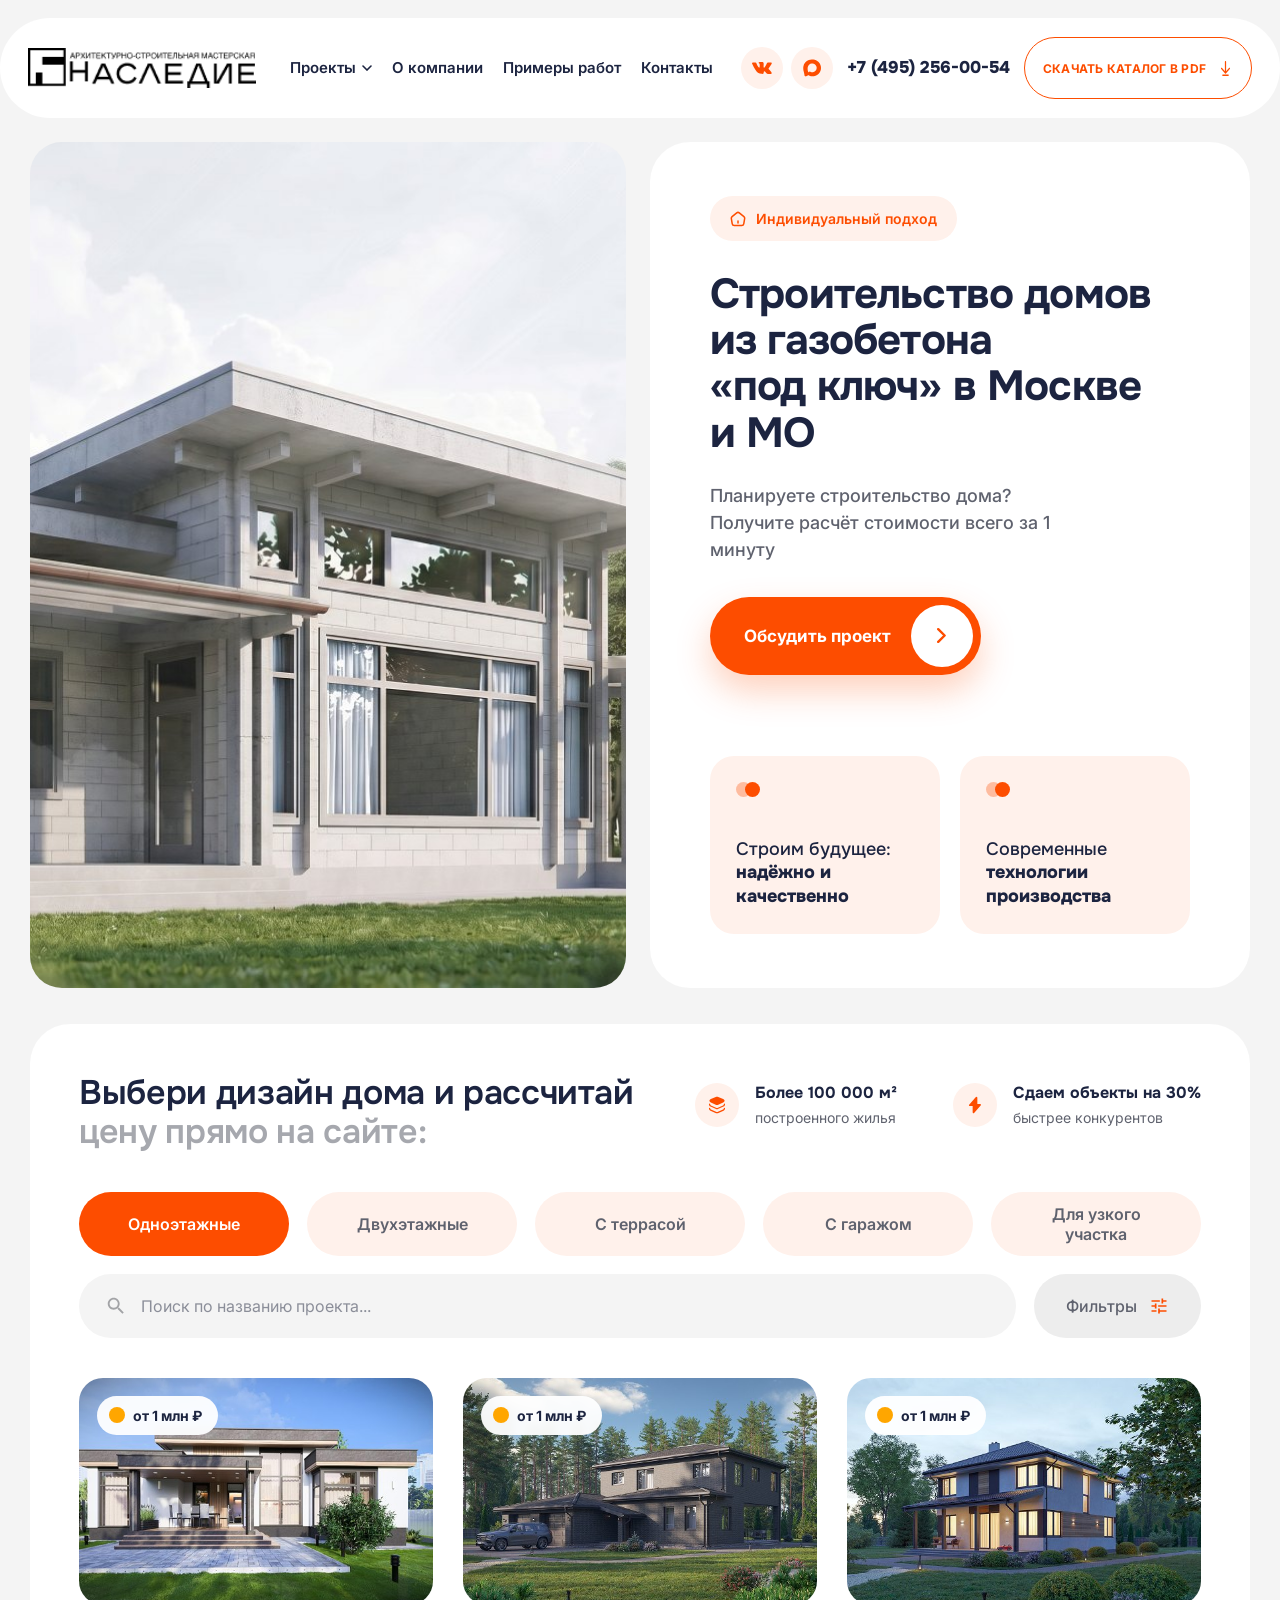
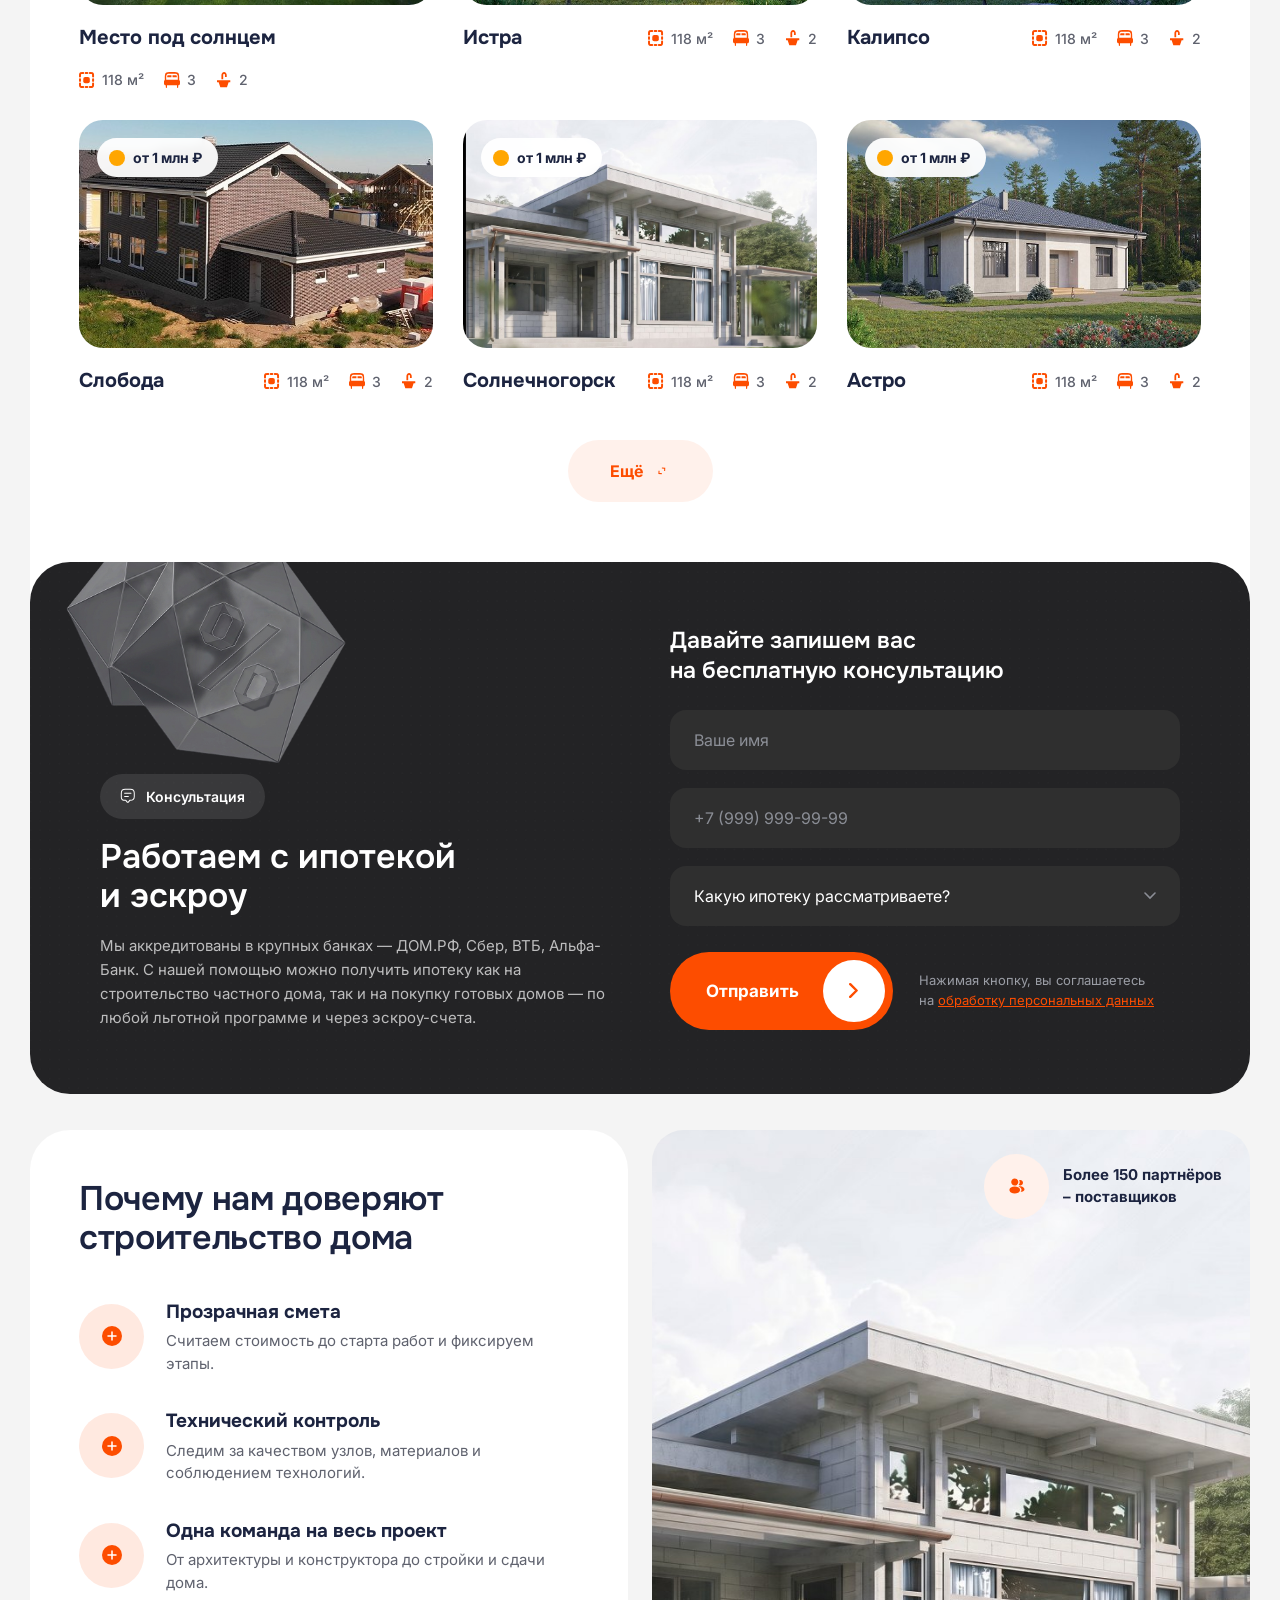
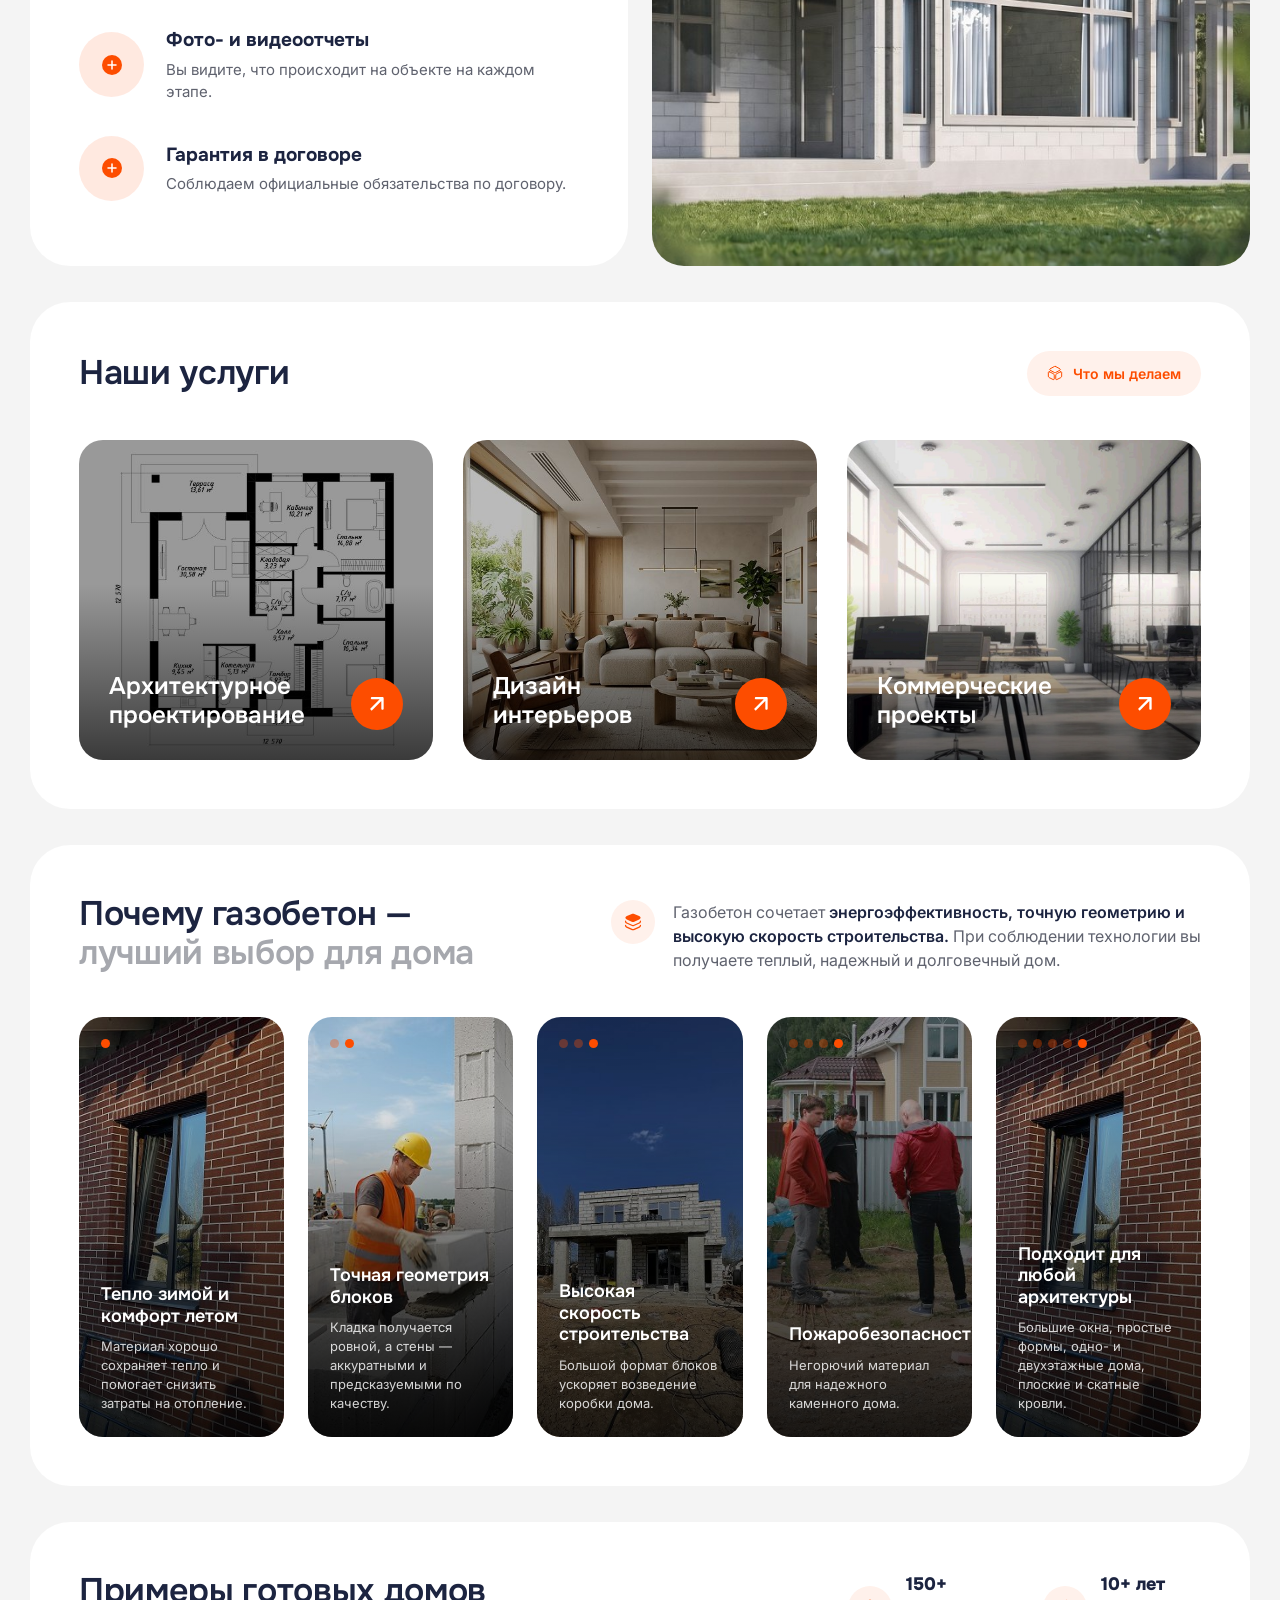
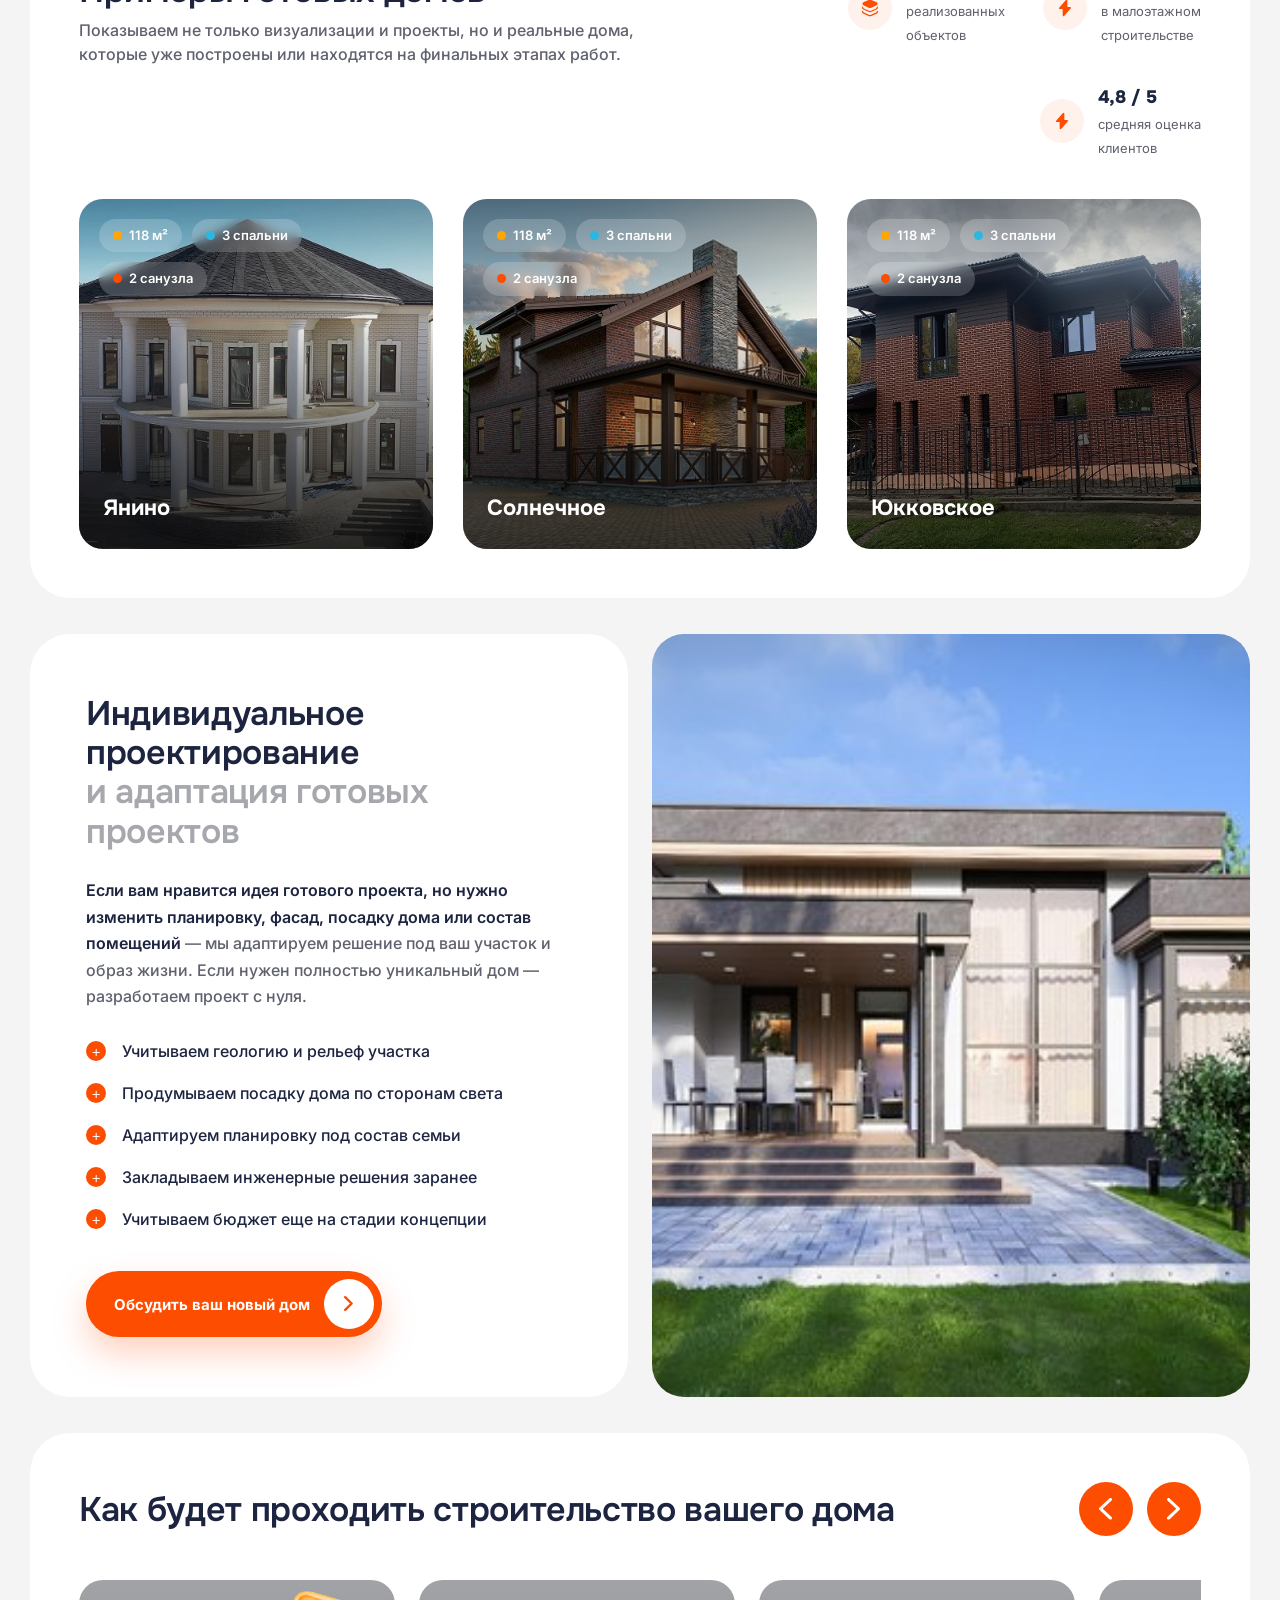
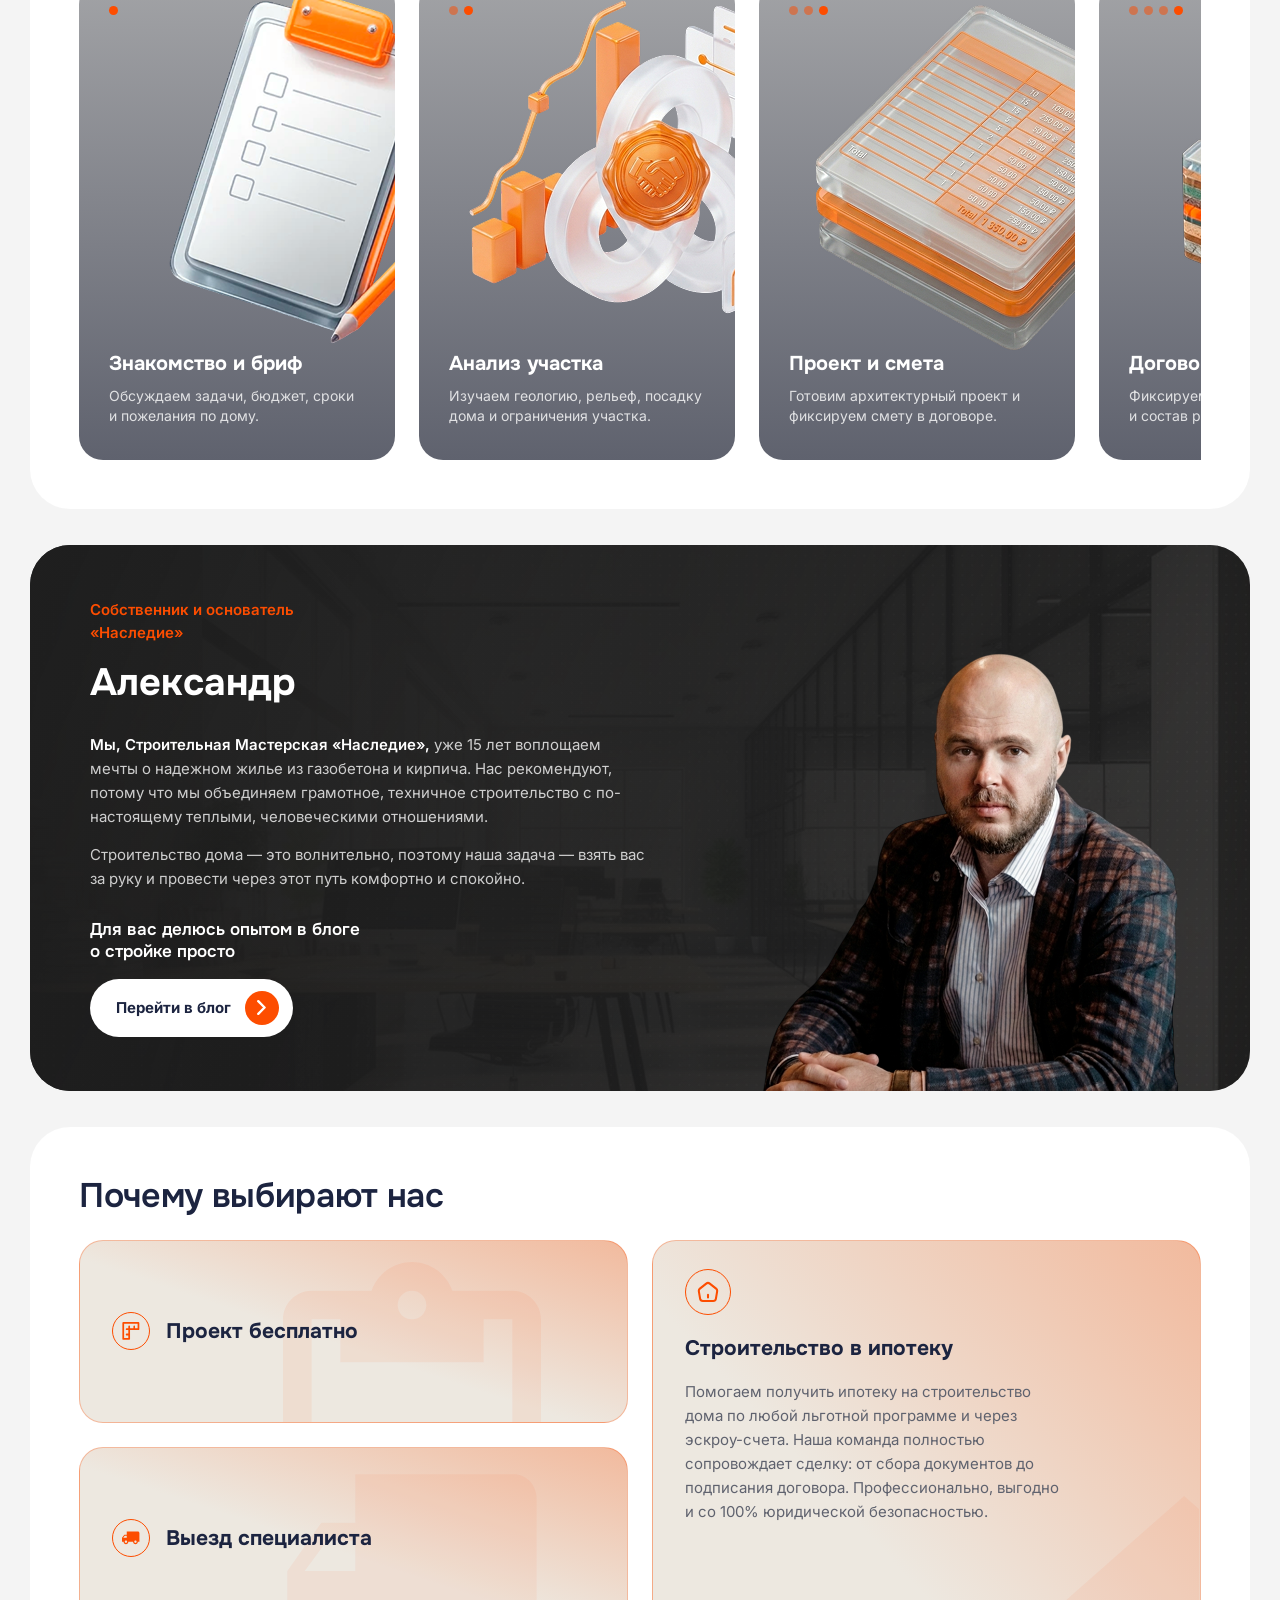
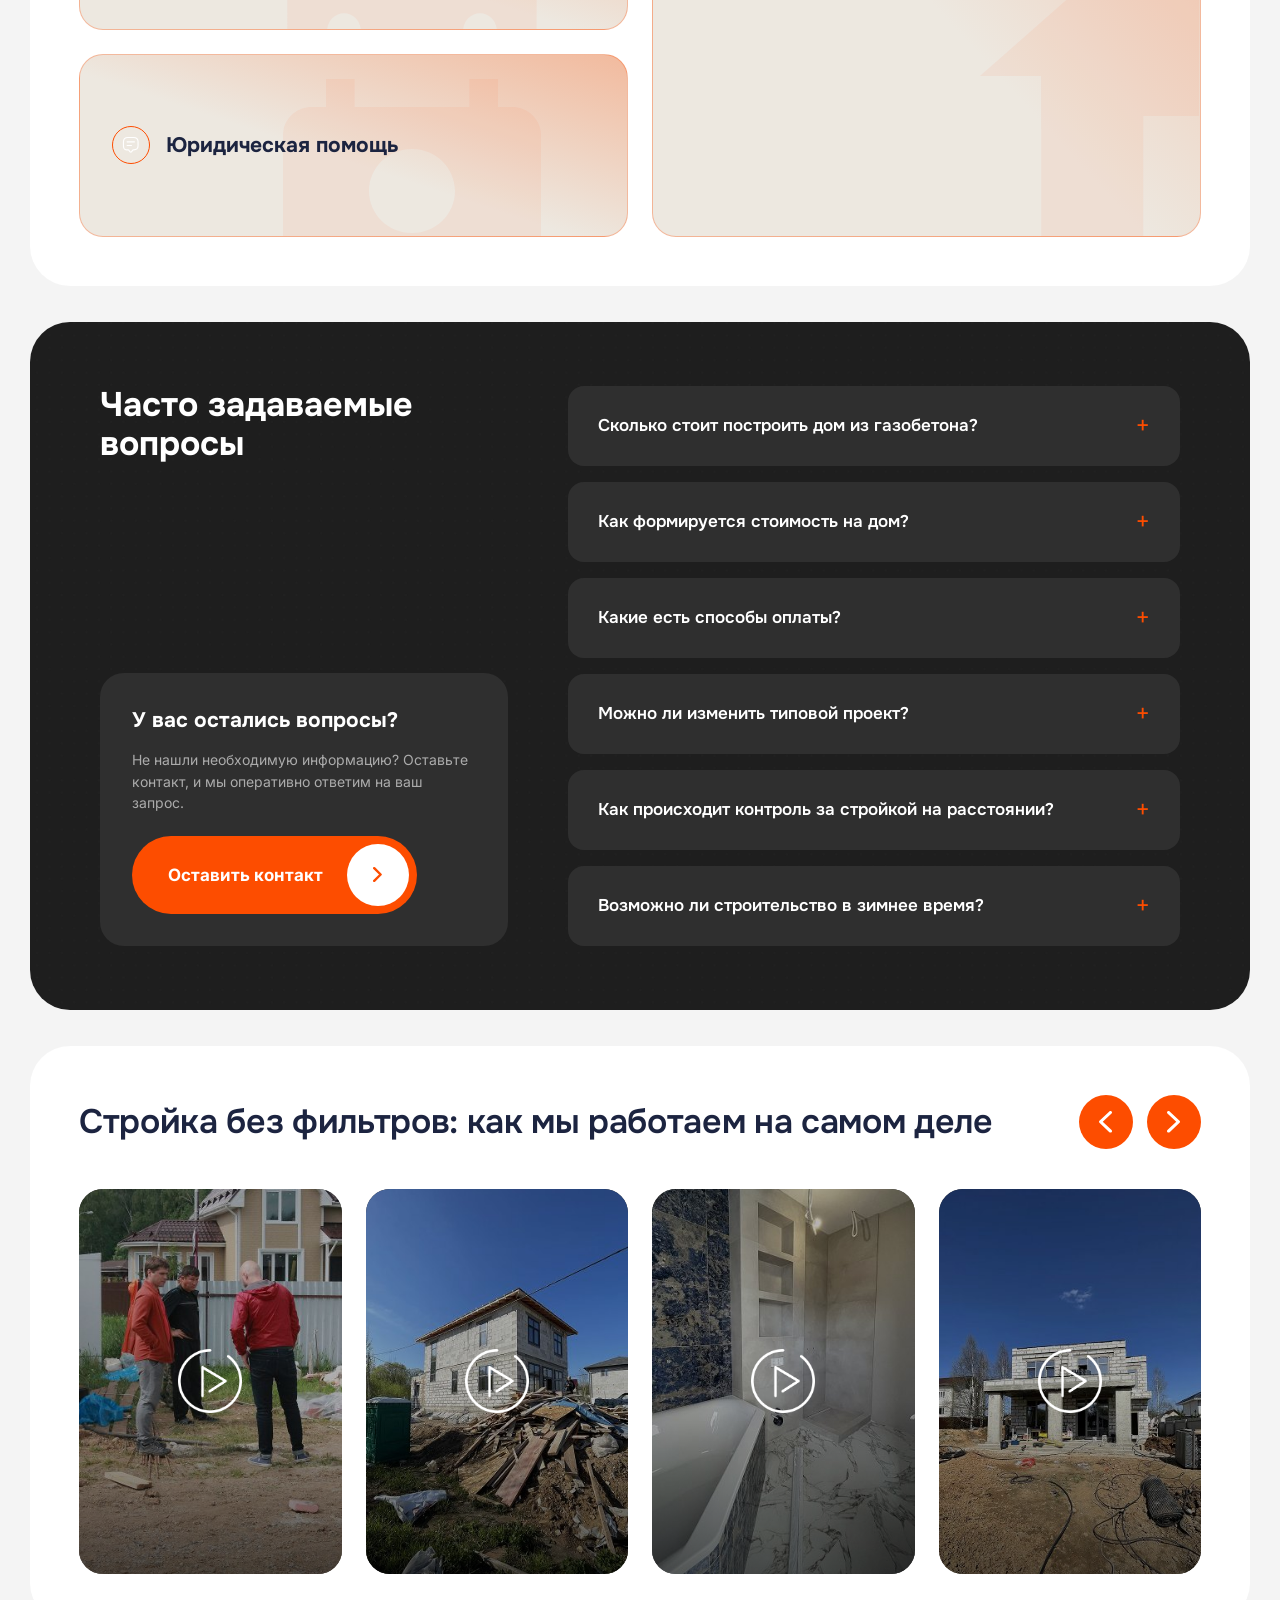
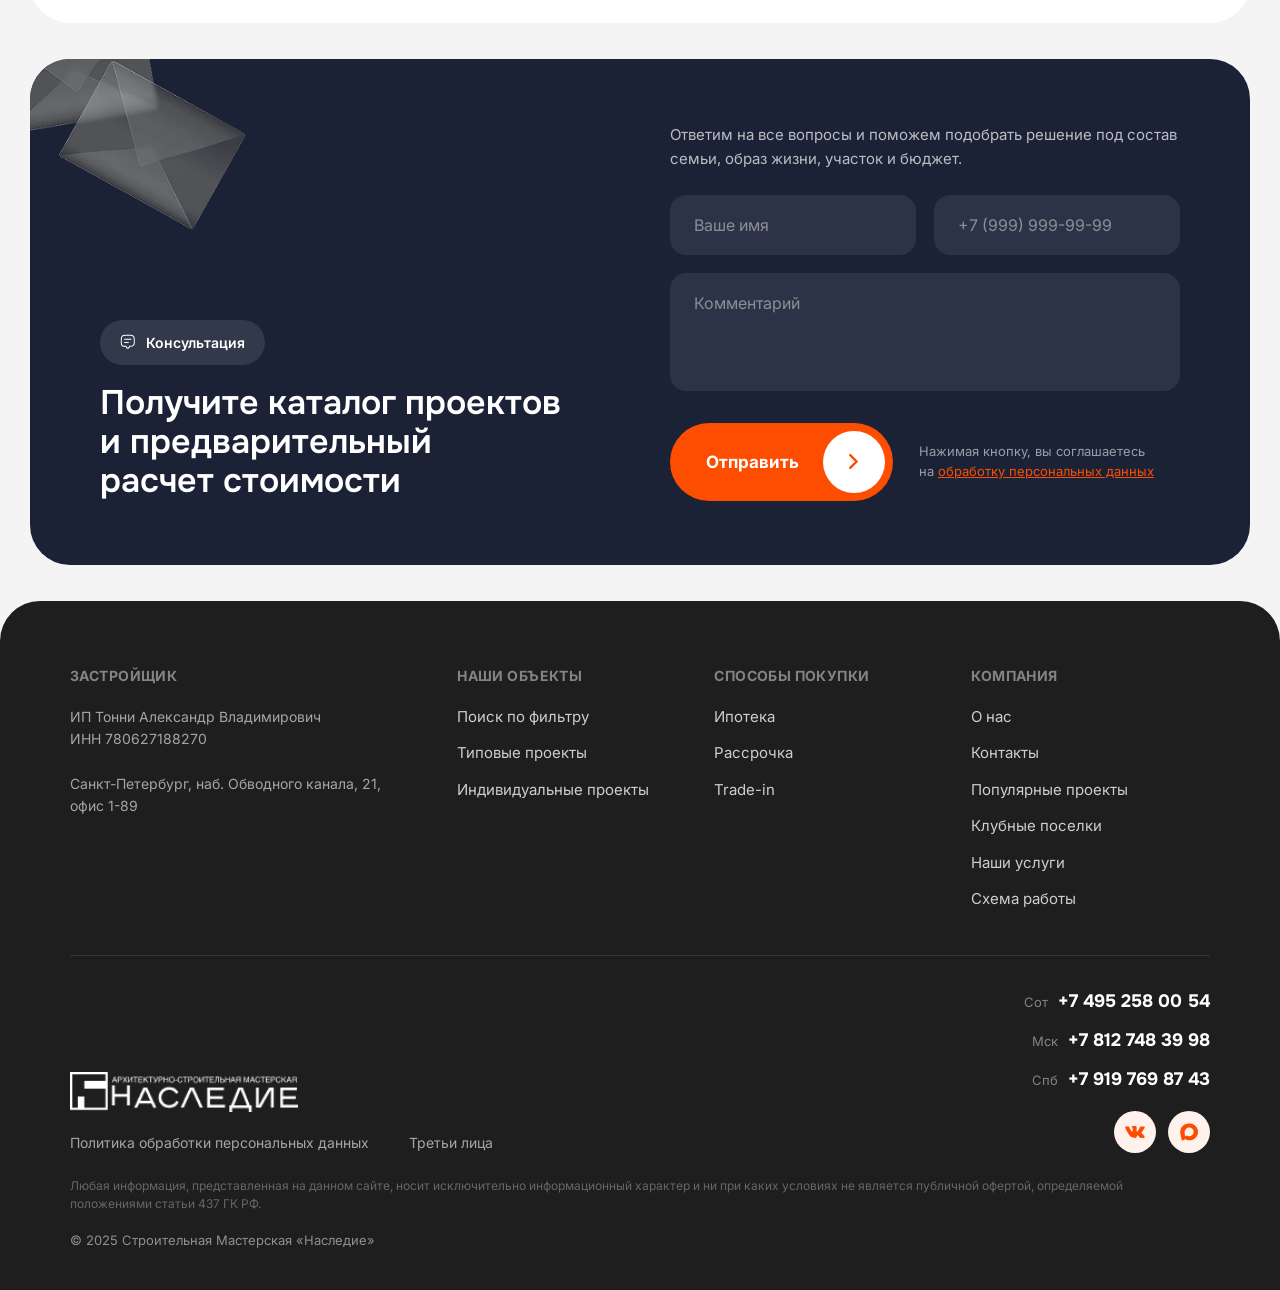
==== index.html @ dc95ae1e "first commit" ====
<!doctype html>
<html lang="ru">
  <head>
    <meta charset="UTF-8" />
    <meta name="viewport" content="width=device-width, initial-scale=1.0" />
    <title>
      Наследие — Строительство домов из газобетона «под ключ» в Москве и МО
    </title>
    <meta
      name="description"
      content="Архитектурно-строительная мастерская «Наследие». Проектируем и строим дома из газобетона под ключ в Москве и МО. Ипотека, эскроу, рассрочка под 0%."
    />
    <link rel="preconnect" href="https://fonts.googleapis.com" />
    <link rel="preconnect" href="https://fonts.gstatic.com" crossorigin />
    <link
      href="https://fonts.googleapis.com/css2?family=Inter:wght@400;500;600;700&family=Onest:wght@400;500;600;700;800&display=swap"
      rel="stylesheet"
    />
    <link rel="stylesheet" href="css/styles.css?v=15" />
  </head>
  <body>
    <!-- ===================== ШАПКА ===================== -->
    <header class="header">
      <a href="index.html" class="logo"
        ><img
          src="img/ui/logo.png"
          alt="Наследие — архитектурно-строительная мастерская"
      /></a>
      <nav class="nav">
        <a href="#projects" class="nav__link"
          >Проекты
          <svg class="nav__caret" viewBox="0 0 10 6" fill="none">
            <path
              d="M1 1l4 4 4-4"
              stroke="currentColor"
              stroke-width="1.6"
              stroke-linecap="round"
            />
          </svg>
        </a>
        <a href="#trust" class="nav__link">О компании</a>
        <a href="#examples" class="nav__link">Примеры работ</a>
        <a href="#footer" class="nav__link">Контакты</a>
      </nav>
      <div class="header__right">
        <div class="socials">
          <a href="#" class="social" aria-label="ВКонтакте"
            ><img src="img/icons/vk.svg" alt="VK"
          /></a>
          <a href="#" class="social" aria-label="MAX"
            ><img src="img/icons/max.svg" alt="MAX"
          /></a>
        </div>
        <span class="header__phone">+7 (495) 256-00-54</span>
        <button class="btn-outline" data-modal-open>
          Скачать каталог в PDF<img src="img/icons/download.svg" alt="" />
        </button>
        <button class="burger" aria-label="Меню">
          <svg viewBox="0 0 24 24" fill="none">
            <path
              d="M4 7h16M4 12h16M4 17h16"
              stroke="currentColor"
              stroke-width="2"
              stroke-linecap="round"
            />
          </svg>
        </button>
      </div>
    </header>

    <div class="container">
      <!-- ===================== ГЛАВНЫЙ ЭКРАН ===================== -->
      <section class="hero">
        <div class="hero__image">
          <img
            src="img/projects/kalipso.jpg"
            alt="Дом из газобетона под ключ"
          />
        </div>
        <div class="hero__card">
          <span class="tag"
            ><img src="img/icons/home.svg" alt="" />Индивидуальный подход</span
          >
          <h1 class="hero__title">
            Строительство домов из&nbsp;газобетона «под&nbsp;ключ» в&nbsp;Москве
            и&nbsp;МО
          </h1>
          <p class="hero__subtitle">
            Планируете строительство дома? Получите расчёт стоимости всего за 1
            минуту
          </p>
          <button class="btn-primary hero__cta" data-modal-open>
            Обсудить проект
            <span class="btn-circle"
              ><img src="img/ui/arrow.svg" alt=""
            /></span>
          </button>
          <div class="hero__mini">
            <div class="mini-card">
              <span class="dots-pair"
                ><span class="dim"></span><span class="solid"></span
              ></span>
              <p class="mini-card__text">
                <span class="light">Строим будущее:</span><br /><span
                  class="strong"
                  >надёжно и качественно</span
                >
              </p>
            </div>
            <div class="mini-card">
              <span class="dots-pair"
                ><span class="dim"></span><span class="solid"></span
              ></span>
              <p class="mini-card__text">
                <span class="light">Современные</span><br /><span class="strong"
                  >технологии производства</span
                >
              </p>
            </div>
          </div>
        </div>
      </section>

      <!-- ===================== ВЫБОР ДИЗАЙНА ДОМА ===================== -->
      <section class="section card attach-bottom" id="projects">
        <div class="picker__head">
          <h2 class="section-title">
            Выбери дизайн дома и рассчитай<br /><span class="muted"
              >цену прямо на сайте:</span
            >
          </h2>
          <div class="picker__stats">
            <div class="stat">
              <span class="ic-circle"
                ><img src="img/icons/layer.svg" alt=""
              /></span>
              <span
                ><span class="stat__value">Более 100 000 м²</span
                ><span class="stat__label">построенного жилья</span></span
              >
            </div>
            <div class="stat">
              <span class="ic-circle"
                ><img src="img/icons/flash.svg" alt=""
              /></span>
              <span
                ><span class="stat__value">Сдаем объекты на 30%</span
                ><span class="stat__label">быстрее конкурентов</span></span
              >
            </div>
          </div>
        </div>

        <div class="tabs">
          <button class="tab is-active">Одноэтажные</button>
          <button class="tab">Двухэтажные</button>
          <button class="tab">С террасой</button>
          <button class="tab">С гаражом</button>
          <button class="tab">Для узкого участка</button>
        </div>

        <div class="picker__search">
          <label class="search-field">
            <img src="img/ui/search.svg" alt="" />
            <input type="text" placeholder="Поиск по названию проекта..." />
          </label>
          <button class="filter-btn">
            Фильтры<img src="img/ui/filter.svg" alt="" />
          </button>
        </div>

        <div class="projects-grid" id="projectsGrid">
          <a href="project.html" class="project-card">
            <div class="project-card__media">
              <img
                src="img/projects/solnechnogorsk.jpg"
                alt="Проект «Место под солнцем»"
              /><span class="project-card__price"
                ><span class="dot"></span>от 1 млн ₽</span
              >
            </div>
            <div class="project-card__foot">
              <h3 class="project-card__name">Место под солнцем</h3>
              <div class="project-card__meta">
                <span><img src="img/icons/meta-area.svg" alt="" />118 м²</span
                ><span><img src="img/icons/meta-bed.svg" alt="" />3</span
                ><span><img src="img/icons/meta-bath.svg" alt="" />2</span>
              </div>
            </div>
          </a>
          <a href="project.html" class="project-card">
            <div class="project-card__media">
              <img src="img/projects/istra.jpg" alt="Проект «Истра»" /><span
                class="project-card__price"
                ><span class="dot"></span>от 1 млн ₽</span
              >
            </div>
            <div class="project-card__foot">
              <h3 class="project-card__name">Истра</h3>
              <div class="project-card__meta">
                <span><img src="img/icons/meta-area.svg" alt="" />118 м²</span
                ><span><img src="img/icons/meta-bed.svg" alt="" />3</span
                ><span><img src="img/icons/meta-bath.svg" alt="" />2</span>
              </div>
            </div>
          </a>
          <a href="project.html" class="project-card">
            <div class="project-card__media">
              <img src="img/projects/mesto.jpg" alt="Проект «Калипсо»" /><span
                class="project-card__price"
                ><span class="dot"></span>от 1 млн ₽</span
              >
            </div>
            <div class="project-card__foot">
              <h3 class="project-card__name">Калипсо</h3>
              <div class="project-card__meta">
                <span><img src="img/icons/meta-area.svg" alt="" />118 м²</span
                ><span><img src="img/icons/meta-bed.svg" alt="" />3</span
                ><span><img src="img/icons/meta-bath.svg" alt="" />2</span>
              </div>
            </div>
          </a>
          <a href="project.html" class="project-card">
            <div class="project-card__media">
              <img src="img/projects/sloboda.jpg" alt="Проект «Слобода»" /><span
                class="project-card__price"
                ><span class="dot"></span>от 1 млн ₽</span
              >
            </div>
            <div class="project-card__foot">
              <h3 class="project-card__name">Слобода</h3>
              <div class="project-card__meta">
                <span><img src="img/icons/meta-area.svg" alt="" />118 м²</span
                ><span><img src="img/icons/meta-bed.svg" alt="" />3</span
                ><span><img src="img/icons/meta-bath.svg" alt="" />2</span>
              </div>
            </div>
          </a>
          <a href="project.html" class="project-card">
            <div class="project-card__media">
              <img
                src="img/projects/kalipso.jpg"
                alt="Проект «Солнечногорск»"
              /><span class="project-card__price"
                ><span class="dot"></span>от 1 млн ₽</span
              >
            </div>
            <div class="project-card__foot">
              <h3 class="project-card__name">Солнечногорск</h3>
              <div class="project-card__meta">
                <span><img src="img/icons/meta-area.svg" alt="" />118 м²</span
                ><span><img src="img/icons/meta-bed.svg" alt="" />3</span
                ><span><img src="img/icons/meta-bath.svg" alt="" />2</span>
              </div>
            </div>
          </a>
          <a href="project.html" class="project-card">
            <div class="project-card__media">
              <img
                src="img/projects/yukkovskoe.jpg"
                alt="Проект «Астро»"
              /><span class="project-card__price"
                ><span class="dot"></span>от 1 млн ₽</span
              >
            </div>
            <div class="project-card__foot">
              <h3 class="project-card__name">Астро</h3>
              <div class="project-card__meta">
                <span><img src="img/icons/meta-area.svg" alt="" />118 м²</span
                ><span><img src="img/icons/meta-bed.svg" alt="" />3</span
                ><span><img src="img/icons/meta-bath.svg" alt="" />2</span>
              </div>
            </div>
          </a>
          <a href="project.html" class="project-card is-hidden">
            <div class="project-card__media">
              <img src="img/projects/yanino.jpg" alt="Проект «Янино»" /><span
                class="project-card__price"
                ><span class="dot"></span>от 1 млн ₽</span
              >
            </div>
            <div class="project-card__foot">
              <h3 class="project-card__name">Янино</h3>
              <div class="project-card__meta">
                <span><img src="img/icons/meta-area.svg" alt="" />118 м²</span
                ><span><img src="img/icons/meta-bed.svg" alt="" />3</span
                ><span><img src="img/icons/meta-bath.svg" alt="" />2</span>
              </div>
            </div>
          </a>
          <a href="project.html" class="project-card is-hidden">
            <div class="project-card__media">
              <img src="img/projects/hero.jpg" alt="Проект «Солнечное»" /><span
                class="project-card__price"
                ><span class="dot"></span>от 1 млн ₽</span
              >
            </div>
            <div class="project-card__foot">
              <h3 class="project-card__name">Солнечное</h3>
              <div class="project-card__meta">
                <span><img src="img/icons/meta-area.svg" alt="" />118 м²</span
                ><span><img src="img/icons/meta-bed.svg" alt="" />3</span
                ><span><img src="img/icons/meta-bath.svg" alt="" />2</span>
              </div>
            </div>
          </a>
          <a href="project.html" class="project-card is-hidden">
            <div class="project-card__media">
              <img src="img/projects/astro.jpg" alt="Проект «Юкковское»" /><span
                class="project-card__price"
                ><span class="dot"></span>от 1 млн ₽</span
              >
            </div>
            <div class="project-card__foot">
              <h3 class="project-card__name">Юкковское</h3>
              <div class="project-card__meta">
                <span><img src="img/icons/meta-area.svg" alt="" />118 м²</span
                ><span><img src="img/icons/meta-bed.svg" alt="" />3</span
                ><span><img src="img/icons/meta-bath.svg" alt="" />2</span>
              </div>
            </div>
          </a>
        </div>

        <div class="more-row">
          <button class="btn-more" id="moreBtn">
            Ещё<img src="img/ui/more.svg" alt="" />
          </button>
        </div>
      </section>

      <!-- ===================== КОНСУЛЬТАЦИЯ / ИПОТЕКА ===================== -->
      <section class="consult attach-top">
        <img class="consult__deco" src="img/ui/deco-percent.png" alt="" />
        <div class="consult__left">
          <span class="tag tag--dark"
            ><img src="img/icons/message.svg" alt="" />Консультация</span
          >
          <h2 class="consult__title">Работаем с ипотекой и&nbsp;эскроу</h2>
          <p class="consult__text">
            Мы аккредитованы в крупных банках — ДОМ.РФ, Сбер, ВТБ, Альфа-Банк. С
            нашей помощью можно получить ипотеку как на строительство частного
            дома, так и на покупку готовых домов — по любой льготной программе и
            через эскроу-счета.
          </p>
        </div>
        <div class="consult__right">
          <p class="consult__form-title">
            Давайте запишем вас<br />на бесплатную консультацию
          </p>
          <form data-lead-form class="form-stack">
            <input
              class="form-field"
              type="text"
              placeholder="Ваше имя"
              required
            />
            <input
              class="form-field"
              type="tel"
              placeholder="+7 (999) 999-99-99"
              required
            />
            <select class="form-field">
              <option>Какую ипотеку рассматриваете?</option>
              <option>Семейная ипотека</option>
              <option>IT-ипотека</option>
              <option>Льготная / господдержка</option>
              <option>Стандартная</option>
            </select>
            <div class="form-foot">
              <button type="submit" class="btn-submit">
                Отправить<span class="btn-circle"
                  ><img src="img/ui/arrow.svg" alt=""
                /></span>
              </button>
              <p class="policy">
                Нажимая кнопку, вы соглашаетесь на
                <a href="#">обработку персональных данных</a>
              </p>
            </div>
          </form>
        </div>
      </section>

      <!-- ===================== ПОЧЕМУ НАМ ДОВЕРЯЮТ ===================== -->
      <section class="section trust" id="trust">
        <div class="card trust__list">
          <h2 class="section-title">
            Почему нам доверяют<br />строительство дома
          </h2>
          <div class="trust-item">
            <span class="plus-mark"></span>
            <div>
              <h4 class="trust-item__title">Прозрачная смета</h4>
              <p class="trust-item__text">
                Считаем стоимость до старта работ и фиксируем этапы.
              </p>
            </div>
          </div>
          <div class="trust-item">
            <span class="plus-mark"></span>
            <div>
              <h4 class="trust-item__title">Технический контроль</h4>
              <p class="trust-item__text">
                Следим за качеством узлов, материалов и соблюдением технологий.
              </p>
            </div>
          </div>
          <div class="trust-item">
            <span class="plus-mark"></span>
            <div>
              <h4 class="trust-item__title">Одна команда на весь проект</h4>
              <p class="trust-item__text">
                От архитектуры и конструктора до стройки и сдачи дома.
              </p>
            </div>
          </div>
          <div class="trust-item">
            <span class="plus-mark"></span>
            <div>
              <h4 class="trust-item__title">Фото- и видеоотчеты</h4>
              <p class="trust-item__text">
                Вы видите, что происходит на объекте на каждом этапе.
              </p>
            </div>
          </div>
          <div class="trust-item">
            <span class="plus-mark"></span>
            <div>
              <h4 class="trust-item__title">Гарантия в договоре</h4>
              <p class="trust-item__text">
                Соблюдаем официальные обязательства по договору.
              </p>
            </div>
          </div>
        </div>
        <div class="trust__media">
          <img src="img/projects/kalipso.jpg" alt="Объект компании" />
          <span class="trust__pill"
            ><span class="pic"><img src="img/icons/users.svg" alt="" /></span
            >Более 150 партнёров<br />– поставщиков</span
          >
        </div>
      </section>

      <!-- ===================== НАШИ УСЛУГИ ===================== -->
      <section class="section card">
        <div class="block-head">
          <h2 class="section-title">Наши услуги</h2>
          <span class="tag"
            ><img src="img/icons/stat-built.svg" alt="" />Что мы делаем</span
          >
        </div>
        <div class="services">
          <a href="#" class="service-card"
            ><img
              src="img/sections/plan.jpg"
              alt="Архитектурное проектирование" />
            <div class="service-card__body">
              <h3 class="service-card__title">
                Архитектурное<br />проектирование
              </h3>
            </div>
            <span class="service-card__arrow"
              ><img src="img/ui/arrow-ur.svg" alt="" /></span
          ></a>
          <a href="#" class="service-card"
            ><img
              src="img/sections/interior-living.jpg"
              alt="Дизайн интерьеров" />
            <div class="service-card__body">
              <h3 class="service-card__title">Дизайн<br />интерьеров</h3>
            </div>
            <span class="service-card__arrow"
              ><img src="img/ui/arrow-ur.svg" alt="" /></span
          ></a>
          <a href="#" class="service-card"
            ><img src="img/sections/office.jpg" alt="Коммерческие проекты" />
            <div class="service-card__body">
              <h3 class="service-card__title">Коммерческие<br />проекты</h3>
            </div>
            <span class="service-card__arrow"
              ><img src="img/ui/arrow-ur.svg" alt="" /></span
          ></a>
        </div>
      </section>

      <!-- ===================== ПОЧЕМУ ГАЗОБЕТОН ===================== -->
      <section class="section card">
        <div class="why-head">
          <h2 class="section-title">
            Почему газобетон —<br /><span class="muted"
              >лучший выбор для дома</span
            >
          </h2>
          <div class="why-note">
            <span class="ic-circle"
              ><img src="img/icons/layer.svg" alt=""
            /></span>
            <p class="why-note__text">
              Газобетон сочетает
              <b
                >энергоэффективность, точную геометрию и высокую скорость
                строительства.</b
              >
              При соблюдении технологии вы получаете теплый, надежный и
              долговечный дом.
            </p>
          </div>
        </div>
        <div class="why-grid">
          <div class="feature-card">
            <img src="img/sections/build-brick.jpg" alt="" /><span
              class="dots-row"
              ><span class="on"></span
            ></span>
            <div class="feature-card__body">
              <h4 class="feature-card__title">Тепло зимой и комфорт летом</h4>
              <p class="feature-card__text">
                Материал хорошо сохраняет тепло и помогает снизить затраты на
                отопление.
              </p>
            </div>
          </div>
          <div class="feature-card">
            <img src="img/sections/build-block.jpg" alt="" /><span
              class="dots-row"
              ><span></span><span class="on"></span
            ></span>
            <div class="feature-card__body">
              <h4 class="feature-card__title">Точная геометрия блоков</h4>
              <p class="feature-card__text">
                Кладка получается ровной, а стены — аккуратными и предсказуемыми
                по качеству.
              </p>
            </div>
          </div>
          <div class="feature-card">
            <img src="img/sections/build-3.jpg" alt="" /><span class="dots-row"
              ><span></span><span></span><span class="on"></span
            ></span>
            <div class="feature-card__body">
              <h4 class="feature-card__title">
                Высокая скорость строительства
              </h4>
              <p class="feature-card__text">
                Большой формат блоков ускоряет возведение коробки дома.
              </p>
            </div>
          </div>
          <div class="feature-card">
            <img src="img/sections/build-1.jpg" alt="" /><span class="dots-row"
              ><span></span><span></span><span></span><span class="on"></span
            ></span>
            <div class="feature-card__body">
              <h4 class="feature-card__title">Пожаробезопасность</h4>
              <p class="feature-card__text">
                Негорючий материал для надежного каменного дома.
              </p>
            </div>
          </div>
          <div class="feature-card">
            <img src="img/sections/build-brick.jpg" alt="" /><span
              class="dots-row"
              ><span></span><span></span><span></span><span></span
              ><span class="on"></span
            ></span>
            <div class="feature-card__body">
              <h4 class="feature-card__title">
                Подходит для любой архитектуры
              </h4>
              <p class="feature-card__text">
                Большие окна, простые формы, одно- и двухэтажные дома, плоские и
                скатные кровли.
              </p>
            </div>
          </div>
        </div>
      </section>

      <!-- ===================== ПРИМЕРЫ ГОТОВЫХ ДОМОВ ===================== -->
      <section class="section card" id="examples">
        <div class="examples-head">
          <div>
            <h2 class="section-title">Примеры готовых домов</h2>
            <p class="examples-head__lead">
              Показываем не только визуализации и проекты, но и реальные дома,
              которые уже построены или находятся на финальных этапах работ.
            </p>
          </div>
          <div class="examples-stats">
            <div class="examples-stat">
              <span class="ic-circle"
                ><img src="img/icons/layer.svg" alt="" /></span
              ><span
                ><span class="examples-stat__value">150+</span
                ><span class="examples-stat__label"
                  >реализованных<br />объектов</span
                ></span
              >
            </div>
            <div class="examples-stat">
              <span class="ic-circle"
                ><img src="img/icons/flash.svg" alt="" /></span
              ><span
                ><span class="examples-stat__value">10+ лет</span
                ><span class="examples-stat__label"
                  >в малоэтажном<br />строительстве</span
                ></span
              >
            </div>
            <div class="examples-stat">
              <span class="ic-circle"
                ><img src="img/icons/flash.svg" alt="" /></span
              ><span
                ><span class="examples-stat__value">4,8 / 5</span
                ><span class="examples-stat__label"
                  >средняя оценка<br />клиентов</span
                ></span
              >
            </div>
          </div>
        </div>
        <div class="examples-grid">
          <div class="example-card">
            <img src="img/projects/mansion.jpg" alt="Дом «Янино»" />
            <div class="example-card__chips">
              <span class="chip"
                ><span class="dot" style="background: var(--gold)"></span>118
                м²</span
              ><span class="chip"
                ><span class="dot" style="background: var(--cyan)"></span>3
                спальни</span
              ><span class="chip"
                ><span class="dot" style="background: var(--orange)"></span>2
                санузла</span
              >
            </div>
            <h3 class="example-card__name">Янино</h3>
          </div>
          <div class="example-card">
            <img src="img/projects/solnechnoe.jpg" alt="Дом «Солнечное»" />
            <div class="example-card__chips">
              <span class="chip"
                ><span class="dot" style="background: var(--gold)"></span>118
                м²</span
              ><span class="chip"
                ><span class="dot" style="background: var(--cyan)"></span>3
                спальни</span
              ><span class="chip"
                ><span class="dot" style="background: var(--orange)"></span>2
                санузла</span
              >
            </div>
            <h3 class="example-card__name">Солнечное</h3>
          </div>
          <div class="example-card">
            <img src="img/projects/astro.jpg" alt="Дом «Юкковское»" />
            <div class="example-card__chips">
              <span class="chip"
                ><span class="dot" style="background: var(--gold)"></span>118
                м²</span
              ><span class="chip"
                ><span class="dot" style="background: var(--cyan)"></span>3
                спальни</span
              ><span class="chip"
                ><span class="dot" style="background: var(--orange)"></span>2
                санузла</span
              >
            </div>
            <h3 class="example-card__name">Юкковское</h3>
          </div>
        </div>
      </section>

      <!-- ===================== ИНДИВИДУАЛЬНОЕ ПРОЕКТИРОВАНИЕ ===================== -->
      <section class="section individual">
        <div class="individual__card">
          <h2 class="section-title">
            Индивидуальное проектирование<br /><span class="muted"
              >и адаптация готовых проектов</span
            >
          </h2>
          <p class="individual__lead">
            <b
              >Если вам нравится идея готового проекта, но нужно изменить
              планировку, фасад, посадку дома или состав помещений</b
            >
            — мы адаптируем решение под ваш участок и образ жизни. Если нужен
            полностью уникальный дом — разработаем проект с нуля.
          </p>
          <ul class="plus-list">
            <li>
              <span class="plus-list__icon">+</span>Учитываем геологию и рельеф
              участка
            </li>
            <li>
              <span class="plus-list__icon">+</span>Продумываем посадку дома по
              сторонам света
            </li>
            <li>
              <span class="plus-list__icon">+</span>Адаптируем планировку под
              состав семьи
            </li>
            <li>
              <span class="plus-list__icon">+</span>Закладываем инженерные
              решения заранее
            </li>
            <li>
              <span class="plus-list__icon">+</span>Учитываем бюджет еще на
              стадии концепции
            </li>
          </ul>
          <button class="btn-primary btn-primary--sm" data-modal-open>
            Обсудить ваш новый дом
            <span class="btn-circle"
              ><img src="img/ui/arrow.svg" alt=""
            /></span>
          </button>
        </div>
        <div class="individual__media">
          <img
            src="img/projects/solnechnogorsk.jpg"
            alt="Индивидуальный проект дома"
          />
        </div>
      </section>

      <!-- ===================== ЭТАПЫ СТРОИТЕЛЬСТВА ===================== -->
      <section class="section card">
        <div class="block-head">
          <h2 class="section-title">
            Как будет проходить строительство вашего дома
          </h2>
          <div class="reels__nav">
            <button class="nav-arrow" data-steps-prev aria-label="Назад">
              <img src="img/ui/chevron-left.svg" alt="" />
            </button>
            <button class="nav-arrow" data-steps-next aria-label="Вперёд">
              <img src="img/ui/chevron-right.svg" alt="" />
            </button>
          </div>
        </div>
        <div class="steps-slider">
          <div class="steps-grid" id="stepsTrack">
            <div class="step-card">
              <span class="dots-row dots-row--dark"
                ><span class="on"></span></span
              ><span class="step-card__icon"
                ><img src="img/steps/step-1.png" alt=""
              /></span>
              <h4 class="step-card__title">Знакомство и бриф</h4>
              <p class="step-card__text">
                Обсуждаем задачи, бюджет, сроки и пожелания по дому.
              </p>
            </div>
            <div class="step-card">
              <span class="dots-row dots-row--dark"
                ><span></span><span class="on"></span></span
              ><span class="step-card__icon"
                ><img src="img/steps/step-2.png" alt=""
              /></span>
              <h4 class="step-card__title">Анализ участка</h4>
              <p class="step-card__text">
                Изучаем геологию, рельеф, посадку дома и ограничения участка.
              </p>
            </div>
            <div class="step-card">
              <span class="dots-row dots-row--dark"
                ><span></span><span></span><span class="on"></span></span
              ><span class="step-card__icon"
                ><img src="img/steps/step-3.png" alt=""
              /></span>
              <h4 class="step-card__title">Проект и смета</h4>
              <p class="step-card__text">
                Готовим архитектурный проект и фиксируем смету в договоре.
              </p>
            </div>
            <div class="step-card">
              <span class="dots-row dots-row--dark"
                ><span></span><span></span><span></span
                ><span class="on"></span></span
              ><span class="step-card__icon"
                ><img src="img/steps/step-4.png" alt=""
              /></span>
              <h4 class="step-card__title">Договор и график</h4>
              <p class="step-card__text">
                Фиксируем этапы, сроки, стоимость и состав работ.
              </p>
            </div>
            <div class="step-card">
              <span class="dots-row dots-row--dark"
                ><span></span><span></span><span></span><span></span
                ><span class="on"></span></span
              ><span class="step-card__icon"
                ><img src="img/steps/step-5.png" alt=""
              /></span>
              <h4 class="step-card__title">Строительство и контроль</h4>
              <p class="step-card__text">
                Ведем работы по технологии, даем регулярные отчеты по объекту.
              </p>
            </div>
          </div>
        </div>
      </section>

      <!-- ===================== ОСНОВАТЕЛЬ ===================== -->
      <section class="section founder">
        <img class="founder__bg" src="img/sections/office.jpg" alt="" />
        <div class="founder__content">
          <span class="founder__role"
            >Собственник и основатель<br />«Наследие»</span
          >
          <h2 class="founder__name">Александр</h2>
          <p class="founder__text">
            <strong>Мы, Строительная Мастерская «Наследие»,</strong> уже 15 лет
            воплощаем мечты о надежном жилье из газобетона и кирпича. Нас
            рекомендуют, потому что мы объединяем грамотное, техничное
            строительство с по-настоящему теплыми, человеческими отношениями.
          </p>
          <p class="founder__text" style="margin-top: 14px">
            Строительство дома — это волнительно, поэтому наша задача — взять
            вас за руку и провести через этот путь комфортно и спокойно.
          </p>
          <p class="founder__blog">
            Для вас делюсь опытом в&nbsp;блоге о&nbsp;стройке просто
          </p>
          <a href="#" class="btn-light"
            >Перейти в блог<span class="ar"
              ><img src="img/ui/arrow.svg" alt="" /></span
          ></a>
        </div>
        <div class="founder__photo">
          <img
            src="img/people/founder.png"
            alt="Александр — основатель компании «Наследие»"
          />
        </div>
      </section>

      <!-- ===================== ПОЧЕМУ ВЫБИРАЮТ НАС ===================== -->
      <section class="section card">
        <h2 class="section-title" style="margin-bottom: 8px">
          Почему выбирают нас
        </h2>
        <div class="advantages-grid">
          <div class="advantages__col">
            <div class="adv-card adv-card--sm">
              <img
                class="adv-card__wm"
                src="img/icons/wm-clipboard.svg"
                alt=""
              />
              <h4 class="adv-card__title">
                <span class="adv-card__bullet"
                  ><img src="img/icons/plan.svg" alt="" /></span
                >Проект бесплатно
              </h4>
            </div>
            <div class="adv-card adv-card--sm">
              <img class="adv-card__wm" src="img/icons/wm-truck.svg" alt="" />
              <h4 class="adv-card__title">
                <span class="adv-card__bullet"
                  ><img src="img/icons/truck.svg" alt="" /></span
                >Выезд специалиста
              </h4>
            </div>
            <div class="adv-card adv-card--sm">
              <img class="adv-card__wm" src="img/icons/wm-calendar.svg" alt="" />
              <h4 class="adv-card__title">
                <span class="adv-card__bullet"
                  ><img src="img/icons/message.svg" alt="" /></span
                >Юридическая помощь
              </h4>
            </div>
          </div>
          <div class="advantages__col">
            <div class="adv-card adv-card--big">
              <img class="adv-card__wm" src="img/icons/wm-house.svg" alt="" />
              <span class="adv-card__icon"
                ><img src="img/icons/home.svg" alt=""
              /></span>
              <h4 class="adv-card__title">Строительство в ипотеку</h4>
              <p class="adv-card__text">
                Помогаем получить ипотеку на строительство дома по любой
                льготной программе и через эскроу-счета. Наша команда полностью
                сопровождает сделку: от сбора документов до подписания договора.
                Профессионально, выгодно и со 100% юридической безопасностью.
              </p>
            </div>
          </div>
        </div>
      </section>

      <!-- ===================== ВОПРОСЫ ===================== -->
      <section class="section faq">
        <div class="faq__aside">
          <h2 class="faq__title">Часто задаваемые вопросы</h2>
          <div class="faq__ask">
            <p class="faq__ask-title">У вас остались вопросы?</p>
            <p class="faq__ask-text">
              Не нашли необходимую информацию? Оставьте контакт, и мы оперативно
              ответим на ваш запрос.
            </p>
            <button class="btn-submit" data-modal-open>
              Оставить контакт<span class="btn-circle"
                ><img src="img/ui/arrow.svg" alt=""
              /></span>
            </button>
          </div>
        </div>
        <div class="faq__list">
          <div class="faq-item">
            <button class="faq-item__q">
              Сколько стоит построить дом из газобетона?<span
                class="faq-item__sign"
                >+</span
              >
            </button>
            <div class="faq-item__a">
              <div class="faq-item__a-inner">
                Стоимость зависит от площади, этажности и комплектации. После
                расчёта мы фиксируем смету в договоре, чтобы цена не менялась в
                процессе стройки.
              </div>
            </div>
          </div>
          <div class="faq-item">
            <button class="faq-item__q">
              Как формируется стоимость на дом?<span class="faq-item__sign"
                >+</span
              >
            </button>
            <div class="faq-item__a">
              <div class="faq-item__a-inner">
                Цена складывается из проектных работ, фундамента, коробки,
                кровли, инженерных систем и организационных расходов. Все
                позиции прозрачно прописаны в смете.
              </div>
            </div>
          </div>
          <div class="faq-item">
            <button class="faq-item__q">
              Какие есть способы оплаты?<span class="faq-item__sign">+</span>
            </button>
            <div class="faq-item__a">
              <div class="faq-item__a-inner">
                Доступны ипотека, рассрочка под 0%, эскроу-счета и поэтапная
                оплата по факту выполнения работ.
              </div>
            </div>
          </div>
          <div class="faq-item">
            <button class="faq-item__q">
              Можно ли изменить типовой проект?<span class="faq-item__sign"
                >+</span
              >
            </button>
            <div class="faq-item__a">
              <div class="faq-item__a-inner">
                Да, мы адаптируем планировку, фасад и состав помещений под ваш
                участок и образ жизни, либо разрабатываем проект с нуля.
              </div>
            </div>
          </div>
          <div class="faq-item">
            <button class="faq-item__q">
              Как происходит контроль за стройкой на расстоянии?<span
                class="faq-item__sign"
                >+</span
              >
            </button>
            <div class="faq-item__a">
              <div class="faq-item__a-inner">
                Вы получаете регулярные фото- и видеоотчёты по каждому этапу
                работ, а также прямую связь с прорабом и менеджером проекта.
              </div>
            </div>
          </div>
          <div class="faq-item">
            <button class="faq-item__q">
              Возможно ли строительство в зимнее время?<span
                class="faq-item__sign"
                >+</span
              >
            </button>
            <div class="faq-item__a">
              <div class="faq-item__a-inner">
                Да, ряд работ ведётся круглый год с соблюдением технологий,
                рассчитанных на низкие температуры.
              </div>
            </div>
          </div>
        </div>
      </section>

      <!-- ===================== СТРОЙКА БЕЗ ФИЛЬТРОВ ===================== -->
      <section class="section card reels">
        <div class="reels__head">
          <h2 class="section-title reels__title">
            Стройка без фильтров: как мы работаем на самом деле
          </h2>
          <div class="reels__nav">
            <button class="nav-arrow" data-reels-prev aria-label="Назад">
              <img src="img/ui/chevron-left.svg" alt="" />
            </button>
            <button class="nav-arrow" data-reels-next aria-label="Вперёд">
              <img src="img/ui/chevron-right.svg" alt="" />
            </button>
          </div>
        </div>
        <div class="reels-slider">
          <div class="reels-track" id="reelsTrack">
            <div class="reel">
              <img src="img/sections/build-1.jpg" alt="Видео с объекта" /><span
                class="reel__play"
                ><img src="img/ui/play.png" alt=""
              /></span>
            </div>
            <div class="reel">
              <img src="img/people/clients.jpg" alt="Видео с объекта" /><span
                class="reel__play"
                ><img src="img/ui/play.png" alt=""
              /></span>
            </div>
            <div class="reel">
              <img src="img/sections/build-2.jpg" alt="Видео с объекта" /><span
                class="reel__play"
                ><img src="img/ui/play.png" alt=""
              /></span>
            </div>
            <div class="reel">
              <img src="img/sections/build-3.jpg" alt="Видео с объекта" /><span
                class="reel__play"
                ><img src="img/ui/play.png" alt=""
              /></span>
            </div>
            <div class="reel">
              <img
                src="img/sections/build-brick.jpg"
                alt="Видео с объекта"
              /><span class="reel__play"
                ><img src="img/ui/play.png" alt=""
              /></span>
            </div>
            <div class="reel">
              <img
                src="img/sections/build-block.jpg"
                alt="Видео с объекта"
              /><span class="reel__play"
                ><img src="img/ui/play.png" alt=""
              /></span>
            </div>
          </div>
        </div>
      </section>

      <!-- ===================== ФИНАЛЬНАЯ КОНСУЛЬТАЦИЯ ===================== -->
      <section
        class="section consult consult--blue"
        style="margin-bottom: 36px"
      >
        <img
          class="consult__deco consult__deco--corner"
          src="img/ui/polygon.png"
          alt=""
        />
        <div class="consult__left">
          <span class="tag tag--dark"
            ><img src="img/icons/message.svg" alt="" />Консультация</span
          >
          <h2 class="consult__title">
            Получите каталог проектов<br />и&nbsp;предварительный<br />расчет стоимости</h2>
        </div>
        <div class="consult__right">
          <p class="consult__text" style="margin-top: 0; margin-bottom: 24px">
            Ответим на все вопросы и поможем подобрать решение под состав семьи,
            образ жизни, участок и бюджет.
          </p>
          <form data-lead-form>
            <div class="form-row">
              <input
                class="form-field"
                type="text"
                placeholder="Ваше имя"
                required
              />
              <input
                class="form-field"
                type="tel"
                placeholder="+7 (999) 999-99-99"
                required
              />
            </div>
            <textarea
              class="form-field"
              placeholder="Комментарий"
              style="margin-bottom: 18px"
            ></textarea>
            <div class="form-foot">
              <button type="submit" class="btn-submit">
                Отправить<span class="btn-circle"
                  ><img src="img/ui/arrow.svg" alt=""
                /></span>
              </button>
              <p class="policy">
                Нажимая кнопку, вы соглашаетесь на
                <a href="#">обработку персональных данных</a>
              </p>
            </div>
          </form>
        </div>
      </section>
    </div>
    <!-- /.container -->

    <!-- ===================== ПОДВАЛ ===================== -->
    <footer class="footer" id="footer">
      <div class="container" style="padding: 0">
        <div class="footer__top">
          <div class="footer__col">
            <p class="footer__col-title">Застройщик</p>
            <p class="footer__addr">
              ИП Тонни Александр Владимирович<br />ИНН 780627188270<br /><br />Санкт-Петербург,
              наб. Обводного канала, 21, офис 1-89
            </p>
          </div>
          <div class="footer__col">
            <p class="footer__col-title">Наши объекты</p>
            <div class="footer__links">
              <a href="#projects">Поиск по фильтру</a
              ><a href="#projects">Типовые проекты</a
              ><a href="#projects">Индивидуальные проекты</a>
            </div>
          </div>
          <div class="footer__col">
            <p class="footer__col-title">Способы покупки</p>
            <div class="footer__links">
              <a href="#">Ипотека</a><a href="#">Рассрочка</a
              ><a href="#">Trade-in</a>
            </div>
          </div>
          <div class="footer__col">
            <p class="footer__col-title">Компания</p>
            <div class="footer__links">
              <a href="#">О нас</a><a href="#footer">Контакты</a
              ><a href="#projects">Популярные проекты</a
              ><a href="#">Клубные поселки</a><a href="#">Наши услуги</a
              ><a href="#">Схема работы</a>
            </div>
          </div>
        </div>
        <div class="footer__bottom">
          <div class="footer__bottom-left">
            <a href="index.html" class="footer__logo"
              ><img src="img/ui/logo.png" alt="Наследие"
            /></a>
            <div class="footer__legal">
              <a href="#">Политика обработки персональных данных</a
              ><a href="#">Третьи лица</a>
            </div>
          </div>
          <div class="footer__contacts-bottom">
            <div class="footer__contact">
              <span>Сот</span><a href="tel:+74952580054">+7 495 258 00 54</a>
            </div>
            <div class="footer__contact">
              <span>Мск</span><a href="tel:+78127483992">+7 812 748 39 98</a>
            </div>
            <div class="footer__contact">
              <span>Спб</span><a href="tel:+79197698743">+7 919 769 87 43</a>
            </div>
            <div class="footer__socials">
              <a href="#" class="social" aria-label="ВКонтакте"
                ><img src="img/icons/vk.svg" alt="VK"
              /></a>
              <a href="#" class="social" aria-label="MAX"
                ><img src="img/icons/max.svg" alt="MAX"
              /></a>
            </div>
          </div>
        </div>
        <p class="footer__disclaimer">
          Любая информация, представленная на данном сайте, носит исключительно
          информационный характер и ни при каких условиях не является публичной
          офертой, определяемой положениями статьи 437 ГК РФ.
        </p>
        <p class="footer__copy">© 2025 Строительная Мастерская «Наследие»</p>
      </div>
    </footer>

    <!-- ===================== МОДАЛЬНОЕ ОКНО ===================== -->
    <div class="modal">
      <div class="modal__box">
        <button class="modal__close" data-modal-close aria-label="Закрыть">
          &times;
        </button>
        <h3 class="modal__title">Оставьте заявку</h3>
        <p class="modal__text">
          Заполните форму, и мы свяжемся с вами, чтобы обсудить ваш проект и
          рассчитать стоимость.
        </p>
        <form data-lead-form>
          <input
            class="form-field"
            type="text"
            placeholder="Ваше имя"
            required
          />
          <input
            class="form-field"
            type="tel"
            placeholder="+7 (999) 999-99-99"
            required
          />
          <textarea class="form-field" placeholder="Комментарий"></textarea>
          <button
            type="submit"
            class="btn-submit"
            style="width: 100%; margin-top: 8px"
          >
            Отправить<span class="btn-circle"
              ><img src="img/ui/arrow.svg" alt=""
            /></span>
          </button>
        </form>
      </div>
    </div>

    <script src="js/main.js"></script>
  </body>
</html>
---- css/styles.css ----
/* =====================================================================
   НАСЛЕДИЕ — Архитектурно-строительная мастерская
   Общие стили (Onest — заголовки, Inter — текст)
   ===================================================================== */

:root {
   --bg: #F4F4F4;
   --white: #FFFFFF;
   --orange: #FD4D00;
   --orange-dark: #E04500;
   --orange-soft: #FFF1EB;
   --orange-soft-2: #FFE2D5;
   --navy: #1C2440;
   --text: #1C2440;
   --gray: #5F626E;
   --gray-2: #8B8E99;
   --gray-3: #A6A8AE;
   --dark: #1E1E1E;
   --dark-2: #262626;
   --dark-3: #2F2F2F;
   --blue-dark: #1B2236;
   /* синеватый тёмный для финального блока */
   --blue-dark-2: #232C45;
   --gold: #FFA600;
   --cyan: #2AB7E0;

   --radius-pill: 60px;
   --radius-xl: 40px;
   --radius-lg: 32px;
   --radius-md: 24px;
   --radius-sm: 16px;

   --container: 1840px;
}

* {
   margin: 0;
   padding: 0;
   box-sizing: border-box
}

html {
   scroll-behavior: smooth
}

body {
   font-family: 'Inter', -apple-system, sans-serif;
   background: var(--bg);
   color: var(--text);
   font-size: 16px;
   line-height: 1.5;
   -webkit-font-smoothing: antialiased;
}

img {
   display: block;
   max-width: 100%
}

a {
   color: inherit;
   text-decoration: none
}

button,
input,
textarea,
select {
   font-family: inherit
}

button {
   cursor: pointer;
   border: none;
   background: none;
   color: inherit
}

ul {
   list-style: none
}

.container {
   max-width: var(--container);
   margin: 0 auto;
   padding: 0 30px
}

.section {
   margin-top: 36px
}

.card {
   background: var(--white);
   border-radius: var(--radius-xl);
   padding: 49px
}

/* нахлёст блоков: закруглённый тёмный блок лежит ПОВЕРХ белого каталога */
.attach-bottom {
   position: relative;
   z-index: 1;
   padding-bottom: 180px
}

.attach-top {
   position: relative;
   z-index: 2
}

/* ---------- Заголовки (Onest) ---------- */
.section-title {
   font-family: 'Onest', sans-serif;
   font-size: 40px;
   font-weight: 600;
   line-height: 1.16;
   letter-spacing: -.01em;
   color: var(--navy);
}

.section-title b {
   font-weight: 700
}

.section-title .muted {
   color: var(--gray-3);
   font-weight: 600
}

/* ---------- Иконка в круге ---------- */
.ic-circle {
   width: 44px;
   height: 44px;
   border-radius: 50%;
   background: var(--orange-soft);
   display: flex;
   align-items: center;
   justify-content: center;
   flex-shrink: 0
}

.ic-circle img {
   width: 20px;
   height: 20px;
   object-fit: contain
}

/* ---------- Маркер «прозрачный круг 65 + оранжевый круг + белый плюс 19» ---------- */
.plus-mark {
   width: 65px;
   height: 65px;
   border-radius: 50%;
   background: rgba(253, 77, 0, .12);
   display: flex;
   align-items: center;
   justify-content: center;
   flex-shrink: 0
}

.plus-mark::before {
   content: "";
   width: 20px;
   height: 20px;
   border-radius: 50%;
   background: var(--orange) url("data:image/svg+xml,%3Csvg xmlns='http://www.w3.org/2000/svg' width='10' height='10' viewBox='0 0 10 10'%3E%3Cpath d='M5 1v8M1 5h8' stroke='%23fff' stroke-width='1.5' stroke-linecap='round'/%3E%3C/svg%3E") center/10px 10px no-repeat
}

/* ---------- Теги ---------- */
.tag {
   display: inline-flex;
   align-items: center;
   gap: 10px;
   background: var(--orange-soft);
   color: var(--orange);
   font-weight: 600;
   font-size: 14px;
   padding: 12px 20px;
   border-radius: var(--radius-pill);
}

.tag img {
   width: 16px;
   height: 16px;
   object-fit: contain
}

.tag--dark {
   background: rgba(255, 255, 255, .1);
   color: #fff
}

.tag--dark img {
   filter: brightness(0) invert(1)
}

/* ---------- Кнопки ---------- */
.btn-primary {
   background: var(--orange);
   color: #fff;
   border-radius: var(--radius-pill);
   min-height: 78px;
   display: inline-flex;
   align-items: center;
   justify-content: space-between;
   gap: 20px;
   padding: 8px 8px 8px 34px;
   font-weight: 700;
   font-size: 17px;
   box-shadow: 0 16px 34px rgba(253, 77, 0, .26);
   transition: transform .2s, box-shadow .2s;
}

.btn-primary:hover {
   transform: translateY(-2px);
   box-shadow: 0 22px 44px rgba(253, 77, 0, .4)
}

.btn-primary--sm {
   min-height: 66px;
   font-size: 15px;
   padding-left: 28px;
   gap: 14px
}

.btn-primary--sm .btn-circle {
   width: 50px;
   height: 50px
}

.btn-circle {
   width: 62px;
   height: 62px;
   border-radius: 50%;
   background: #fff;
   display: flex;
   align-items: center;
   justify-content: center;
   flex-shrink: 0
}

.btn-circle img {
   width: 16px;
   height: 16px;
   object-fit: contain
}

.btn-circle svg {
   width: 22px;
   height: 22px;
   color: var(--orange)
}

.btn-outline {
   border: 1.5px solid var(--orange);
   color: var(--orange);
   border-radius: var(--radius-pill);
   min-height: 62px;
   padding: 0 24px;
   display: inline-flex;
   align-items: center;
   gap: 12px;
   font-weight: 700;
   font-size: 13px;
   letter-spacing: .02em;
   text-transform: uppercase;
   transition: background .2s, color .2s;
}

.btn-outline:hover {
   background: var(--orange);
   color: #fff
}

.btn-outline img {
   width: 15px;
   height: 15px;
   object-fit: contain
}

.btn-light {
   background: #fff;
   color: var(--navy);
   border-radius: var(--radius-pill);
   min-height: 58px;
   padding: 0 14px 0 26px;
   display: inline-flex;
   align-items: center;
   gap: 14px;
   font-weight: 700;
   font-size: 15px;
   transition: transform .2s;
}

.btn-light:hover {
   transform: translateY(-2px)
}

.btn-light .ar {
   width: 34px;
   height: 34px;
   border-radius: 50%;
   background: var(--orange);
   display: flex;
   align-items: center;
   justify-content: center
}

.btn-light .ar img {
   width: 16px;
   height: 16px;
   filter: brightness(0) invert(1)
}

/* стрелочная круглая кнопка (слайдеры) */
.nav-arrow {
   width: 54px;
   height: 54px;
   border-radius: 50%;
   background: var(--orange);
   display: flex;
   align-items: center;
   justify-content: center;
   transition: background .2s
}

.nav-arrow:hover {
   background: var(--orange-dark)
}

.nav-arrow img {
   width: 22px;
   height: 22px;
   object-fit: contain
}

/* =====================================================================
   ШАПКА
   ===================================================================== */
.header {
   background: var(--white);
   border-radius: var(--radius-pill);
   margin: 18px auto 0;
   max-width: var(--container);
   min-height: 100px;
   display: flex;
   align-items: center;
   gap: 40px;
   padding: 0 44px;
}

.logo {
   flex-shrink: 0;
   display: flex;
   align-items: center
}

.logo img {
   height: 40px;
   width: auto
}

.nav {
   display: flex;
   align-items: center;
   gap: 34px;
   margin-left: 24px
}

.nav__link {
   color: var(--navy);
   font-weight: 600;
   font-size: 16px;
   display: flex;
   align-items: center;
   gap: 6px;
   transition: color .2s
}

.nav__link:hover {
   color: var(--orange)
}

.nav__caret {
   width: 10px;
   height: 6px
}

.header__right {
   margin-left: auto;
   display: flex;
   align-items: center;
   gap: 22px
}

.socials {
   display: flex;
   align-items: center;
   gap: 12px
}

.social {
   width: 42px;
   height: 42px;
   border-radius: 50%;
   background: var(--orange-soft);
   display: flex;
   align-items: center;
   justify-content: center;
   transition: transform .2s
}

.social:hover {
   transform: translateY(-2px)
}

.social img {
   width: 20px;
   height: 20px;
   object-fit: contain
}

.header__phone {
   font-size: 20px;
   font-weight: 800;
   color: var(--navy);
   white-space: nowrap;
   font-family: 'Onest', sans-serif
}

.burger {
   display: none;
   width: 48px;
   height: 48px;
   border-radius: 14px;
   background: var(--orange-soft);
   color: var(--orange);
   align-items: center;
   justify-content: center
}

.burger svg {
   width: 24px;
   height: 24px
}

/* =====================================================================
   ГЛАВНЫЙ ЭКРАН
   ===================================================================== */
.hero {
   display: grid;
   grid-template-columns: 1fr 800px;
   gap: 24px;
   margin-top: 24px
}

.hero__image {
   border-radius: var(--radius-lg);
   overflow: hidden;
   background: #cfd3d6;
   min-height: 846px
}

.hero__image img {
   width: 100%;
   height: 100%;
   object-fit: cover
}

.hero__card {
   background: var(--white);
   border-radius: var(--radius-xl);
   padding: 54px 60px;
   display: flex;
   flex-direction: column;
   align-items: flex-start
}

.hero__card .tag {
   align-self: flex-start
}

.hero__title {
   font-family: 'Onest', sans-serif;
   font-size: 48px;
   line-height: 1.1;
   font-weight: 700;
   color: var(--navy);
   margin-top: 30px;
   letter-spacing: -.02em
}

.hero__subtitle {
   color: var(--gray);
   font-size: 18px;
   font-weight: 500;
   margin-top: 26px;
   max-width: 360px
}

.hero__cta {
   margin-top: 34px;
   max-width: 330px
}

.hero__mini {
   display: grid;
   grid-template-columns: 1fr 1fr;
   gap: 20px;
   margin-top: auto;
   padding-top: 54px
}

.mini-card {
   background: var(--orange-soft);
   border-radius: var(--radius-md);
   padding: 26px;
   min-height: 178px;
   display: flex;
   flex-direction: column;
   justify-content: space-between
}

.dots-pair {
   display: flex;
   align-items: center
}

.dots-pair span {
   width: 15px;
   height: 15px;
   border-radius: 50%
}

.dots-pair .dim {
   background: rgba(253, 77, 0, .32)
}

.dots-pair .solid {
   background: var(--orange);
   margin-left: -6px
}

.mini-card__text {
   font-size: 18px;
   color: var(--navy);
   line-height: 1.3;
   font-family: 'Onest', sans-serif
}

.mini-card__text .light {
   font-weight: 500
}

.mini-card__text .strong {
   font-weight: 800
}

/* =====================================================================
   ВЫБОР ДИЗАЙНА ДОМА
   ===================================================================== */
.picker__head {
   display: flex;
   justify-content: space-between;
   align-items: flex-start;
   gap: 40px;
   flex-wrap: wrap
}

.picker__stats {
   display: flex;
   gap: 56px;
   padding-top: 8px
}

.stat {
   display: flex;
   align-items: center;
   gap: 16px
}

.stat__value {
   display: block;
   font-size: 16px;
   font-weight: 700;
   color: var(--navy);
   font-family: 'Onest', sans-serif
}

.stat__label {
   font-size: 14px;
   color: var(--gray)
}

.tabs {
   display: flex;
   gap: 18px;
   margin-top: 40px;
   flex-wrap: wrap
}

.tab {
   background: var(--orange-soft);
   color: var(--gray);
   font-weight: 600;
   font-size: 16px;
   min-height: 64px;
   padding: 0 40px;
   border-radius: var(--radius-pill);
   display: flex;
   align-items: center;
   justify-content: center;
   flex: 1;
   transition: background .2s, color .2s
}

.tab:hover:not(.is-active) {
   background: var(--orange-soft-2)
}

.tab.is-active {
   background: var(--orange);
   color: #fff
}

.picker__search {
   display: flex;
   gap: 18px;
   margin-top: 18px;
   flex-wrap: wrap
}

.search-field {
   flex: 1;
   min-width: 260px;
   display: flex;
   align-items: center;
   gap: 14px;
   background: var(--bg);
   border-radius: var(--radius-pill);
   padding: 0 26px;
   min-height: 64px
}

.search-field img {
   width: 22px;
   height: 22px;
   object-fit: contain;
   flex-shrink: 0
}

.search-field input {
   border: none;
   background: none;
   outline: none;
   width: 100%;
   font-size: 16px;
   color: var(--navy)
}

.search-field input::placeholder {
   color: var(--gray-2)
}

.filter-btn {
   display: flex;
   align-items: center;
   gap: 12px;
   background: #EDEDED;
   color: var(--gray);
   font-weight: 500;
   font-size: 16px;
   border-radius: var(--radius-pill);
   padding: 0 32px;
   min-height: 64px;
   transition: background .2s
}

.filter-btn:hover {
   background: #E2E2E2
}

.filter-btn img {
   width: 20px;
   height: 20px;
   object-fit: contain
}

.projects-grid {
   display: grid;
   grid-template-columns: repeat(3, 1fr);
   gap: 30px;
   margin-top: 40px
}

.project-card.is-hidden {
   display: none
}

.project-card__media {
   border-radius: var(--radius-md);
   overflow: hidden;
   aspect-ratio: 560/360;
   background: #cfd3d6;
   position: relative
}

.project-card__media img {
   width: 100%;
   height: 100%;
   object-fit: cover;
   transition: transform .5s
}

.project-card:hover .project-card__media img {
   transform: scale(1.05)
}

.project-card__price {
   position: absolute;
   top: 18px;
   left: 18px;
   background: rgba(255, 255, 255, .94);
   backdrop-filter: blur(4px);
   border-radius: 30px;
   padding: 9px 16px 9px 12px;
   display: flex;
   align-items: center;
   gap: 8px;
   font-weight: 700;
   font-size: 14px;
   color: var(--navy)
}

.project-card__price .dot {
   width: 16px;
   height: 16px;
   border-radius: 50%;
   background: var(--gold)
}

.project-card__foot {
   display: flex;
   align-items: center;
   justify-content: space-between;
   margin-top: 18px;
   gap: 16px;
   flex-wrap: wrap
}

.project-card__name {
   font-size: 20px;
   font-weight: 700;
   color: var(--navy);
   font-family: 'Onest', sans-serif
}

.project-card__meta {
   display: flex;
   gap: 20px
}

.project-card__meta span {
   font-size: 14px;
   color: var(--gray);
   font-weight: 500;
   display: flex;
   align-items: center;
   gap: 7px
}

.project-card__meta img {
   width: 16px;
   height: 16px;
   object-fit: contain
}

.more-row {
   display: flex;
   justify-content: center;
   margin-top: 44px
}

.btn-more {
   display: inline-flex;
   align-items: center;
   gap: 10px;
   background: var(--orange-soft);
   color: var(--orange);
   font-weight: 700;
   font-size: 16px;
   border-radius: var(--radius-pill);
   padding: 0 42px;
   min-height: 62px;
   transition: background .2s
}

.btn-more:hover {
   background: var(--orange-soft-2)
}

.btn-more img {
   width: 18px;
   height: 18px;
   object-fit: contain
}

/* =====================================================================
   ТЁМНЫЙ БЛОК КОНСУЛЬТАЦИИ
   ===================================================================== */
.consult {
   position: relative;
   overflow: hidden;
   background: #232325;
   border-radius: var(--radius-xl);
   padding: 64px 70px;
   color: #fff;
   display: grid;
   grid-template-columns: 1fr 1fr;
   gap: 60px;
   align-items: end;
}

.consult--blue {
   background: var(--blue-dark)
}

/* блок ипотеки заезжает вверх под белый каталог */
.consult.attach-top {
   margin-top: -120px
}

.consult::before {
   content: "";
   position: absolute;
   inset: 0;
   background: url("../img/ui/dots.png") center/cover no-repeat;
   opacity: .45;
   pointer-events: none
}

.consult__deco {
   position: absolute;
   top: -40px;
   left: 36px;
   width: 280px;
   z-index: 1;
   pointer-events: none
}

.consult__deco--corner {
   top: -34px;
   left: -34px;
   width: 250px
}

.consult__left,
.consult__right {
   position: relative;
   z-index: 2
}

.consult__title {
   font-family: 'Onest', sans-serif;
   font-size: 36px;
   font-weight: 600;
   line-height: 1.16;
   margin-top: 18px
}

.consult__text {
   color: rgba(255, 255, 255, .7);
   font-size: 15px;
   line-height: 1.6;
   margin-top: 18px;
   max-width: 520px
}

.consult__form-title {
   font-family: 'Onest', sans-serif;
   font-size: 23px;
   font-weight: 600;
   line-height: 1.3;
   margin-bottom: 24px
}

.form-field {
   background: var(--dark-3);
   border: none;
   border-radius: var(--radius-sm);
   padding: 20px 24px;
   color: #fff;
   font-size: 16px;
   width: 100%
}

.consult--blue .form-field {
   background: rgba(255, 255, 255, .08)
}

.form-field::placeholder {
   color: #8b8e96
}

textarea.form-field {
   resize: none;
   min-height: 118px
}

select.form-field {
   appearance: none;
   background-image: url("data:image/svg+xml,%3Csvg xmlns='http://www.w3.org/2000/svg' width='12' height='8' viewBox='0 0 12 8'%3E%3Cpath d='M1 1l5 5 5-5' stroke='%238b8e96' stroke-width='1.6' fill='none' stroke-linecap='round'/%3E%3C/svg%3E");
   background-repeat: no-repeat;
   background-position: right 24px center
}

.form-stack .form-field {
   margin-bottom: 18px
}

.form-row {
   display: grid;
   grid-template-columns: 1fr 1fr;
   gap: 18px;
   margin-bottom: 18px
}

.form-foot {
   display: flex;
   align-items: center;
   gap: 26px;
   margin-top: 8px;
   flex-wrap: wrap
}

.btn-submit {
   background: var(--orange);
   color: #fff;
   border-radius: var(--radius-pill);
   min-height: 74px;
   display: inline-flex;
   align-items: center;
   justify-content: space-between;
   gap: 24px;
   padding: 8px 8px 8px 36px;
   font-weight: 700;
   font-size: 17px;
   transition: transform .2s
}

.btn-submit:hover {
   transform: translateY(-2px)
}

.policy {
   font-size: 13px;
   color: #9a9da5;
   max-width: 240px
}

.policy a {
   color: var(--orange);
   text-decoration: underline
}

/* =====================================================================
   ПОЧЕМУ НАМ ДОВЕРЯЮТ
   ===================================================================== */
.trust {
   display: grid;
   grid-template-columns: 1fr 1fr;
   gap: 24px
}

.trust__list .section-title {
   margin-bottom: 24px
}

.trust-item {
   display: flex;
   gap: 22px;
   padding: 16px 0;
   align-items: center
}

.trust-item__title {
   font-size: 19px;
   font-weight: 700;
   margin-bottom: 4px;
   font-family: 'Onest', sans-serif
}

.trust-item__text {
   color: var(--gray);
   font-size: 15px
}

.trust__media {
   position: relative;
   border-radius: var(--radius-lg);
   overflow: hidden
}

.trust__media img {
   width: 100%;
   height: 100%;
   object-fit: cover
}

.trust__pill {
   position: absolute;
   top: 24px;
   right: 28px;
   display: flex;
   align-items: center;
   gap: 14px;
   font-weight: 700;
   font-size: 15px;
   color: var(--navy)
}

.trust__pill .pic {
   width: 65px;
   height: 65px;
   border-radius: 50%;
   background: var(--orange-soft);
   display: flex;
   align-items: center;
   justify-content: center;
   flex-shrink: 0
}

.trust__pill .pic img {
   width: 18px;
   height: 18px
}

/* =====================================================================
   НАШИ УСЛУГИ
   ===================================================================== */
.block-head {
   display: flex;
   justify-content: space-between;
   align-items: center;
   gap: 30px;
   margin-bottom: 44px;
   flex-wrap: wrap
}

.services {
   display: grid;
   grid-template-columns: repeat(3, 1fr);
   gap: 30px
}

.service-card {
   position: relative;
   border-radius: var(--radius-md);
   overflow: hidden;
   aspect-ratio: 532/481
}

.service-card img {
   width: 100%;
   height: 100%;
   object-fit: cover;
   position: absolute;
   inset: 0
}

.service-card::after {
   content: "";
   position: absolute;
   inset: 0;
   background: linear-gradient(180deg, rgba(0, 0, 0, 0) 45%, rgba(0, 0, 0, .62) 100%)
}

.service-card__body {
   position: absolute;
   left: 30px;
   right: 30px;
   bottom: 30px;
   z-index: 2
}

.service-card__title {
   color: #fff;
   font-size: 24px;
   font-weight: 600;
   line-height: 1.2;
   font-family: 'Onest', sans-serif;
   max-width: 75%
}

.service-card__arrow {
   position: absolute;
   right: 30px;
   bottom: 30px;
   width: 52px;
   height: 52px;
   border-radius: 50%;
   background: var(--orange);
   display: flex;
   align-items: center;
   justify-content: center;
   z-index: 3
}

.service-card__arrow img {
   position: static;
   inset: auto;
   width: 14px;
   height: 14px;
   object-fit: contain;
   filter: brightness(0) invert(1)
}

/* =====================================================================
   ПОЧЕМУ ГАЗОБЕТОН
   ===================================================================== */
.why-head {
   display: grid;
   grid-template-columns: 1fr 1.20fr;
   gap: 40px;
   align-items: start;
   margin-bottom: 44px
}

.why-note {
   display: flex;
   gap: 18px;
   align-items: flex-start;
   padding-top: 6px
}

.why-note__text {
   color: var(--gray);
   font-size: 16px;
   font-weight: 400
}

.why-note__text b {
   color: var(--navy);
   font-weight: 600
}

.why-grid {
   display: grid;
   grid-template-columns: repeat(5, 1fr);
   gap: 24px
}

.feature-card {
   position: relative;
   border-radius: var(--radius-md);
   overflow: hidden;
   min-height: 420px
}

.feature-card img {
   position: absolute;
   inset: 0;
   width: 100%;
   height: 100%;
   object-fit: cover
}

.feature-card::after {
   content: "";
   position: absolute;
   inset: 0;
   background: linear-gradient(180deg, rgba(0, 0, 0, .1) 24%, rgba(0, 0, 0, .82) 100%)
}

.dots-row {
   position: absolute;
   top: 22px;
   left: 22px;
   z-index: 2;
   display: flex;
   gap: 6px
}

.dots-row span {
   width: 9px;
   height: 9px;
   border-radius: 50%;
   background: rgba(253, 77, 0, .35)
}

.dots-row span.on {
   background: var(--orange)
}

.feature-card__body {
   position: absolute;
   left: 22px;
   right: 22px;
   bottom: 24px;
   z-index: 2
}

.feature-card__title {
   color: #fff;
   font-size: 18px;
   font-weight: 600;
   margin-bottom: 10px;
   line-height: 1.2;
   font-family: 'Onest', sans-serif
}

.feature-card__text {
   color: rgba(255, 255, 255, .82);
   font-size: 13px;
   line-height: 1.45
}

/* =====================================================================
   ПРИМЕРЫ ГОТОВЫХ ДОМОВ
   ===================================================================== */
.examples-head {
   display: grid;
   grid-template-columns: 1.3fr 1fr;
   gap: 40px;
   align-items: start;
   margin-bottom: 40px
}

.examples-head__lead {
   color: var(--gray);
   font-size: 16px;
   font-weight: 500;
   max-width: 560px;
   margin-top: 8px
}

.examples-stats {
   display: flex;
   gap: 38px;
   justify-content: flex-end;
   flex-wrap: wrap
}

.examples-stat {
   display: flex;
   align-items: center;
   gap: 14px
}

.examples-stat__value {
   display: block;
   font-size: 18px;
   font-weight: 800;
   font-family: 'Onest', sans-serif
}

.examples-stat__label {
   font-size: 13px;
   color: var(--gray)
}

.examples-grid {
   display: grid;
   grid-template-columns: repeat(3, 1fr);
   gap: 30px
}

.example-card {
   position: relative;
   border-radius: var(--radius-md);
   overflow: hidden;
   min-height: 350px
}

.example-card img {
   position: absolute;
   inset: 0;
   width: 100%;
   height: 100%;
   object-fit: cover
}

.example-card::after {
   content: "";
   position: absolute;
   inset: 0;
   background: linear-gradient(180deg, rgba(0, 0, 0, .35) 0%, rgba(0, 0, 0, 0) 35%, rgba(0, 0, 0, .62) 100%)
}

.example-card__chips {
   position: absolute;
   top: 20px;
   left: 20px;
   right: 20px;
   z-index: 2;
   display: flex;
   gap: 10px;
   flex-wrap: wrap
}

.chip {
   background: rgba(255, 255, 255, .18);
   backdrop-filter: blur(6px);
   color: #fff;
   font-size: 13px;
   font-weight: 600;
   padding: 7px 14px;
   border-radius: 30px;
   display: flex;
   align-items: center;
   gap: 7px
}

.chip .dot {
   width: 9px;
   height: 9px;
   border-radius: 50%
}

.example-card__name {
   position: absolute;
   left: 24px;
   bottom: 24px;
   z-index: 2;
   color: #fff;
   font-size: 22px;
   font-weight: 700;
   font-family: 'Onest', sans-serif
}

/* =====================================================================
   ИНДИВИДУАЛЬНОЕ ПРОЕКТИРОВАНИЕ
   ===================================================================== */
.individual {
   display: grid;
   grid-template-columns: 1fr 1fr;
   gap: 24px
}

.individual__card {
   background: var(--white);
   border-radius: var(--radius-xl);
   padding: 60px 56px
}

.individual__lead {
   color: var(--gray);
   font-size: 16px;
   font-weight: 500;
   margin: 26px 0 30px;
   line-height: 1.65
}

.individual__lead b {
   color: var(--navy);
   font-weight: 600
}

.plus-list {
   display: flex;
   flex-direction: column;
   gap: 18px
}

.plus-list li {
   display: flex;
   align-items: center;
   gap: 16px;
   font-size: 16px;
   font-weight: 500;
   color: var(--navy)
}

.plus-list__icon {
   width: 20px;
   height: 20px;
   border-radius: 50%;
   background: var(--orange);
   color: #fff;
   display: flex;
   align-items: center;
   justify-content: center;
   flex-shrink: 0;
   font-size: 16px;
   font-weight: 300;
   line-height: 1
}

.individual .btn-primary {
   margin-top: 40px
}

.individual__media {
   border-radius: var(--radius-lg);
   overflow: hidden;
   min-height: 560px
}

.individual__media img {
   width: 100%;
   height: 100%;
   object-fit: cover
}

/* =====================================================================
   ЭТАПЫ СТРОИТЕЛЬСТВА (серые карточки, текст снизу, картинка справа)
   ===================================================================== */
.steps-slider {
   position: relative;
   overflow: hidden
}

.steps-grid {
   display: flex;
   gap: 24px;
   overflow-x: auto;
   scrollbar-width: none
}

.steps-grid::-webkit-scrollbar {
   display: none
}

.step-card {
   flex: 0 0 316px;
   height: 480px;
   position: relative;
   border-radius: var(--radius-md);
   padding: 28px 30px 34px;
   background: linear-gradient(180deg, #A2A3A6 0%, #5F626E 100%);
   display: flex;
   flex-direction: column;
   justify-content: flex-end;
   overflow: hidden;
}

.dots-row--dark span {
   background: rgba(253, 77, 0, 0.5)
}

.dots-row--dark span.on {
   background: var(--orange)
}

.step-card .dots-row {
   position: absolute;
   top: 26px;
   left: 30px;
   z-index: 2
}

.step-card__icon {
   position: absolute;
   top: 0;
   right: 0;
   height: 100%;
   z-index: 0;
   pointer-events: none
}

.step-card__icon img {
   height: 100%;
   width: auto;
   display: block
}

.step-card__title {
   font-family: 'Onest', sans-serif;
   font-size: 20px;
   font-weight: 700;
   color: #fff;
   line-height: 1.2;
   position: relative;
   z-index: 2
}

.step-card__text {
   color: rgba(255, 255, 255, .8);
   font-size: 14px;
   line-height: 1.45;
   margin-top: 10px;
   position: relative;
   z-index: 2
}

/* =====================================================================
   ОСНОВАТЕЛЬ
   ===================================================================== */
.founder {
   position: relative;
   border-radius: var(--radius-xl);
   overflow: hidden;
   background: var(--dark);
   display: grid;
   grid-template-columns: 1.3fr 1fr;
   min-height: 520px
}

.founder__bg {
   position: absolute;
   inset: 0;
   width: 100%;
   height: 100%;
   object-fit: cover;
   opacity: .16;
   z-index: 0
}

.founder::before {
   content: "";
   position: absolute;
   inset: 0;
   background: linear-gradient(115deg, rgba(30, 30, 30, .96) 0%, rgba(30, 30, 30, .7) 50%, rgba(30, 30, 30, .2) 100%), url("../img/ui/dots.png") center/cover no-repeat;
   z-index: 1;
   pointer-events: none
}

.founder__content {
   padding: 54px 60px;
   color: #fff;
   display: flex;
   flex-direction: column;
   justify-content: center;
   position: relative;
   z-index: 2
}

.founder__role {
   color: var(--orange);
   font-size: 15px;
   font-weight: 600
}

.founder__name {
   font-family: 'Onest', sans-serif;
   font-size: 38px;
   font-weight: 700;
   margin: 10px 0 22px
}

.founder__text {
   font-size: 15px;
   line-height: 1.6;
   color: rgba(255, 255, 255, .78);
   max-width: 560px
}

.founder__text strong {
   color: #fff;
   font-weight: 600
}

.founder__blog {
   font-family: 'Onest', sans-serif;
   font-size: 17px;
   font-weight: 600;
   color: #fff;
   margin: 28px 0 16px;
   max-width: 280px;
   line-height: 1.3
}

.founder__content .btn-light {
   align-self: flex-start
}

.founder__photo {
   position: relative;
   z-index: 2;
   display: flex;
   align-items: flex-end;
   justify-content: center
}

.founder__photo img {
   max-height: 520px;
   width: auto;
   object-fit: contain;
   object-position: bottom
}

/* =====================================================================
   ПОЧЕМУ ВЫБИРАЮТ НАС
   ===================================================================== */
.advantages-grid {
   display: grid;
   grid-template-columns: 1fr 1fr;
   gap: 24px;
   margin-top: 24px;
   align-items: stretch
}

.advantages__col {
   display: flex;
   flex-direction: column;
   gap: 24px
}

.adv-card {
   position: relative;
   overflow: hidden;
   border: 1.5px solid rgba(253, 77, 0, .3);
   background: linear-gradient(to top right, #EDE8E0 45%, #FD4D00 230%);
   border-radius: var(--radius-md);
   padding: 28px 32px;
   display: flex;
   flex-direction: column
}

.adv-card--sm {
   flex: 1;
   justify-content: center;
   min-height: 183px
}

.adv-card--big {
   height: 100%;
   justify-content: flex-start
}

.adv-card__icon {
   width: 46px;
   height: 46px;
   border-radius: 50%;
   background: transparent;
   border: 1.5px solid var(--orange);
   display: flex;
   align-items: center;
   justify-content: center;
   margin-bottom: 18px
}

.adv-card__icon img {
   width: 22px;
   height: 22px
}

.adv-card__title {
   font-family: 'Onest', sans-serif;
   font-size: 21px;
   font-weight: 700;
   color: var(--navy);
   position: relative;
   z-index: 2
}

.adv-card__text {
   color: var(--gray);
   font-size: 15px;
   line-height: 1.6;
   margin-top: 16px;
   position: relative;
   z-index: 2;
   max-width: 80%
}

.adv-card__wm {
   position: absolute;
   right: 0;
   top: 0;
   width: auto;
   height: auto;
   opacity: 1;
   z-index: 1;
   pointer-events: none
}

.adv-card--big .adv-card__wm {
   top: auto;
   bottom: 0;
   right: 0;
   height: auto
}

.adv-card--sm .adv-card__title {
   margin: 0;
   display: flex;
   align-items: center;
   gap: 16px
}

.adv-card--sm .adv-card__bullet {
   width: 38px;
   height: 38px;
   border-radius: 50%;
   background: transparent;
   border: 1.5px solid var(--orange);
   display: flex;
   align-items: center;
   justify-content: center;
   flex-shrink: 0
}

.adv-card--sm .adv-card__bullet img {
   width: 18px;
   height: 18px
}

/* =====================================================================
   ВОПРОСЫ (тёмный, без формы)
   ===================================================================== */
.faq {
   position: relative;
   overflow: hidden;
   background: var(--dark);
   border-radius: var(--radius-xl);
   padding: 64px 70px;
   color: #fff;
   display: grid;
   grid-template-columns: 0.8fr 1.2fr;
   gap: 60px;
   align-items: start
}

.faq::before {
   content: "";
   position: absolute;
   inset: 0;
   background: url("../img/ui/dots.png") center/cover no-repeat;
   opacity: .4
}

.faq__aside,
.faq__list {
   position: relative;
   z-index: 2
}

.faq__aside {
   display: flex;
   flex-direction: column;
   height: 100%
}

.faq__ask {
   margin-top: auto
}

.faq__title {
   font-family: 'Onest', sans-serif;
   font-size: 40px;
   font-weight: 700;
   line-height: 1.14;
   margin-bottom: 26px;
   color: #fff
}

.faq__ask {
   background: var(--dark-3);
   border-radius: var(--radius-md);
   padding: 32px
}

.faq__ask-title {
   font-family: 'Onest', sans-serif;
   font-size: 21px;
   font-weight: 700;
   margin-bottom: 12px
}

.faq__ask-text {
   color: rgba(255, 255, 255, .6);
   font-size: 14px;
   line-height: 1.55;
   margin-bottom: 22px
}

.faq__ask .btn-submit {
   align-self: flex-start
}

.faq__ask form {
   display: flex;
   flex-direction: column;
   align-items: flex-start
}

.faq__list {
   display: flex;
   flex-direction: column;
   gap: 16px
}

.faq-item {
   background: var(--dark-3);
   border-radius: var(--radius-sm);
   overflow: hidden
}

.faq-item__q {
   width: 100%;
   display: flex;
   align-items: center;
   justify-content: space-between;
   gap: 20px;
   padding: 26px 30px;
   text-align: left;
   font-size: 17px;
   font-weight: 600;
   color: #fff;
   font-family: 'Onest', sans-serif
}

.faq-item__sign {
   color: var(--orange);
   font-size: 28px;
   font-weight: 300;
   flex-shrink: 0;
   transition: transform .3s;
   line-height: 1
}

.faq-item.is-open .faq-item__sign {
   transform: rotate(45deg)
}

.faq-item__a {
   max-height: 0;
   overflow: hidden;
   transition: max-height .35s ease;
   color: rgba(255, 255, 255, .6);
   font-size: 15px;
   line-height: 1.6
}

.faq-item.is-open .faq-item__a {
   max-height: 320px
}

.faq-item__a-inner {
   padding: 0 30px 26px
}

/* =====================================================================
   СТРОЙКА БЕЗ ФИЛЬТРОВ (слайдер с затуханием)
   ===================================================================== */
.reels__head {
   display: flex;
   justify-content: space-between;
   align-items: center;
   gap: 30px;
   margin-bottom: 40px;
   flex-wrap: wrap
}

.reels__title {
   font-weight: 600
}

.reels__nav {
   display: flex;
   gap: 14px
}

.reels-slider {
   position: relative;
   overflow: hidden
}

.reels-track {
   display: flex;
   gap: 24px;
   overflow-x: auto;
   scrollbar-width: none
}

.reels-track::-webkit-scrollbar {
   display: none
}

.reel {
   position: relative;
   border-radius: var(--radius-md);
   overflow: hidden;
   aspect-ratio: 300/440;
   background: #222;
   flex: 0 0 calc((100% - 96px)/5)
}

.reel img {
   position: absolute;
   inset: 0;
   width: 100%;
   height: 100%;
   object-fit: cover
}

.reel::after {
   content: "";
   position: absolute;
   inset: 0;
   background: linear-gradient(180deg, rgba(0, 0, 0, 0) 55%, rgba(0, 0, 0, .5) 100%)
}

.reel__play {
   position: absolute;
   top: 50%;
   left: 50%;
   transform: translate(-50%, -50%);
   z-index: 2;
   width: 64px;
   height: 64px
}

.reel__play img {
   width: 100%;
   height: 100%
}

/* =====================================================================
   ПОДВАЛ
   ===================================================================== */
.footer {
   background: var(--dark);
   border-radius: var(--radius-xl) var(--radius-xl) 0 0;
   color: #fff;
   padding: 64px 70px 40px;
   margin-top: 36px;
   position: relative;
   overflow: hidden
}

.footer::before {
   content: "";
   position: absolute;
   inset: 0;
   background: url("../img/ui/dots.png") top center/cover no-repeat;
   opacity: .4
}

.footer>* {
   position: relative;
   z-index: 2
}

.footer__top {
   display: grid;
   grid-template-columns: 1.6fr 1fr 1fr 1.1fr;
   gap: 40px;
   padding-bottom: 44px;
   border-bottom: 1px solid rgba(255, 255, 255, .1)
}

.footer__col-title {
   font-size: 14px;
   font-weight: 700;
   color: rgba(255, 255, 255, .45);
   margin-bottom: 20px;
   text-transform: uppercase;
   letter-spacing: .03em
}

.footer__addr {
   color: rgba(255, 255, 255, .6);
   font-size: 14px;
   line-height: 1.6
}

.footer__links {
   display: flex;
   flex-direction: column;
   gap: 14px
}

.footer__links a {
   color: rgba(255, 255, 255, .78);
   font-size: 15px;
   transition: color .2s
}

.footer__links a:hover {
   color: var(--orange)
}

.footer__bottom {
   display: flex;
   justify-content: space-between;
   align-items: flex-end;
   gap: 30px;
   padding-top: 32px;
   flex-wrap: wrap
}

.footer__bottom-left {
   display: flex;
   flex-direction: column;
   gap: 20px
}

.footer__logo img {
   height: 40px;
   filter: brightness(0) invert(1)
}

.footer__legal {
   display: flex;
   gap: 40px;
   flex-wrap: wrap
}

.footer__legal a {
   color: rgba(255, 255, 255, .6);
   font-size: 14px
}

.footer__contacts-bottom {
   text-align: right;
   display: flex;
   flex-direction: column;
   gap: 12px;
   align-items: flex-end
}

.footer__contact {
   display: flex;
   gap: 10px;
   align-items: baseline;
   justify-content: flex-end
}

.footer__contact span {
   color: rgba(255, 255, 255, .45);
   font-size: 13px
}

.footer__contact a {
   font-size: 18px;
   font-weight: 700;
   color: #fff;
   font-family: 'Onest', sans-serif
}

.footer__socials {
   display: flex;
   gap: 12px;
   margin-top: 6px
}

.footer__disclaimer {
   color: rgba(255, 255, 255, .32);
   font-size: 12px;
   line-height: 1.5;
   margin-top: 24px;
   max-width: 1100px
}

.footer__copy {
   color: rgba(255, 255, 255, .5);
   font-size: 13px;
   margin-top: 18px
}

/* =====================================================================
   МОДАЛЬНОЕ ОКНО
   ===================================================================== */
.modal {
   position: fixed;
   inset: 0;
   z-index: 100;
   display: none;
   align-items: center;
   justify-content: center;
   padding: 24px;
   background: rgba(20, 22, 28, .6);
   backdrop-filter: blur(4px)
}

.modal.is-open {
   display: flex
}

.modal__box {
   background: var(--dark);
   border-radius: var(--radius-lg);
   padding: 48px;
   width: 100%;
   max-width: 520px;
   color: #fff;
   position: relative
}

.modal__close {
   position: absolute;
   top: 22px;
   right: 22px;
   width: 40px;
   height: 40px;
   border-radius: 50%;
   background: var(--dark-3);
   color: #fff;
   display: flex;
   align-items: center;
   justify-content: center;
   font-size: 22px
}

.modal__title {
   font-family: 'Onest', sans-serif;
   font-size: 26px;
   font-weight: 800;
   margin-bottom: 10px
}

.modal__text {
   color: rgba(255, 255, 255, .6);
   font-size: 15px;
   margin-bottom: 26px
}

.modal .form-field {
   margin-bottom: 16px
}

/* =====================================================================
   АДАПТИВ
   ===================================================================== */
@media(max-width:1500px) {
   .hero {
      grid-template-columns: 1fr 600px
   }

   .section-title,
   .consult__title,
   .faq__title {
      font-size: 34px
   }

   .hero__title {
      font-size: 42px
   }

   .reel {
      flex-basis: calc((100% - 72px)/4)
   }
}

@media(max-width:1400px) {
   .header {
      gap: 20px;
      padding: 0 28px
   }

   .nav {
      gap: 20px;
      margin-left: 14px
   }

   .nav__link {
      font-size: 15px
   }

   .header__right {
      gap: 14px
   }

   .header__phone {
      font-size: 17px
   }

   .btn-outline {
      padding: 0 18px;
      font-size: 12px
   }

   .socials {
      gap: 8px
   }
}

@media(max-width:1200px) {
   .hero {
      grid-template-columns: 1fr
   }

   .hero__image {
      min-height: 440px
   }

   .why-grid,
   .steps-grid {
      grid-template-columns: repeat(3, 1fr)
   }

   .footer__top {
      grid-template-columns: 1fr 1fr 1fr
   }

   .reel {
      flex-basis: calc((100% - 48px)/3)
   }
}

@media(max-width:900px) {
   .container {
      padding: 0 18px
   }

   .header {
      flex-wrap: wrap;
      min-height: auto;
      padding: 18px 22px;
      gap: 16px;
      border-radius: 28px
   }

   .nav {
      display: none
   }

   .burger {
      display: flex;
      margin-left: auto;
      order: 3
   }

   .header__right {
      margin-left: 0;
      gap: 14px;
      order: 2
   }

   .header__phone {
      font-size: 16px
   }

   .card {
      padding: 34px 24px
   }

   .trust,
   .services,
   .individual,
   .consult,
   .examples-grid,
   .why-grid,
   .steps-grid,
   .advantages-grid,
   .faq,
   .founder,
   .projects-grid,
   .examples-head,
   .why-head {
      grid-template-columns: 1fr
   }

   .advantages-grid .advantage:nth-child(odd) {
      border-right: none;
      padding-right: 0
   }

   .founder__photo {
      min-height: 340px
   }

   .consult,
   .faq {
      padding: 40px 26px
   }

   .hero__title {
      font-size: 34px
   }

   .section-title,
   .consult__title,
   .faq__title {
      font-size: 30px
   }

   .footer {
      padding: 40px 24px 30px
   }

   .footer__top {
      grid-template-columns: 1fr 1fr
   }

   .footer__bottom {
      align-items: flex-start
   }

   .footer__contacts-bottom {
      align-items: flex-start;
      text-align: left
   }

   .footer__contact {
      justify-content: flex-start
   }

   .tab {
      flex: none;
      width: 100%
   }

   .reel {
      flex-basis: calc((100% - 24px)/2)
   }
}

@media(max-width:560px) {
   .hero__mini {
      grid-template-columns: 1fr
   }

   .services {
      grid-template-columns: 1fr
   }

   .footer__top {
      grid-template-columns: 1fr
   }

   .project-card__foot {
      flex-direction: column;
      align-items: flex-start;
      gap: 10px
   }

   .reel {
      flex-basis: 100%
   }
}
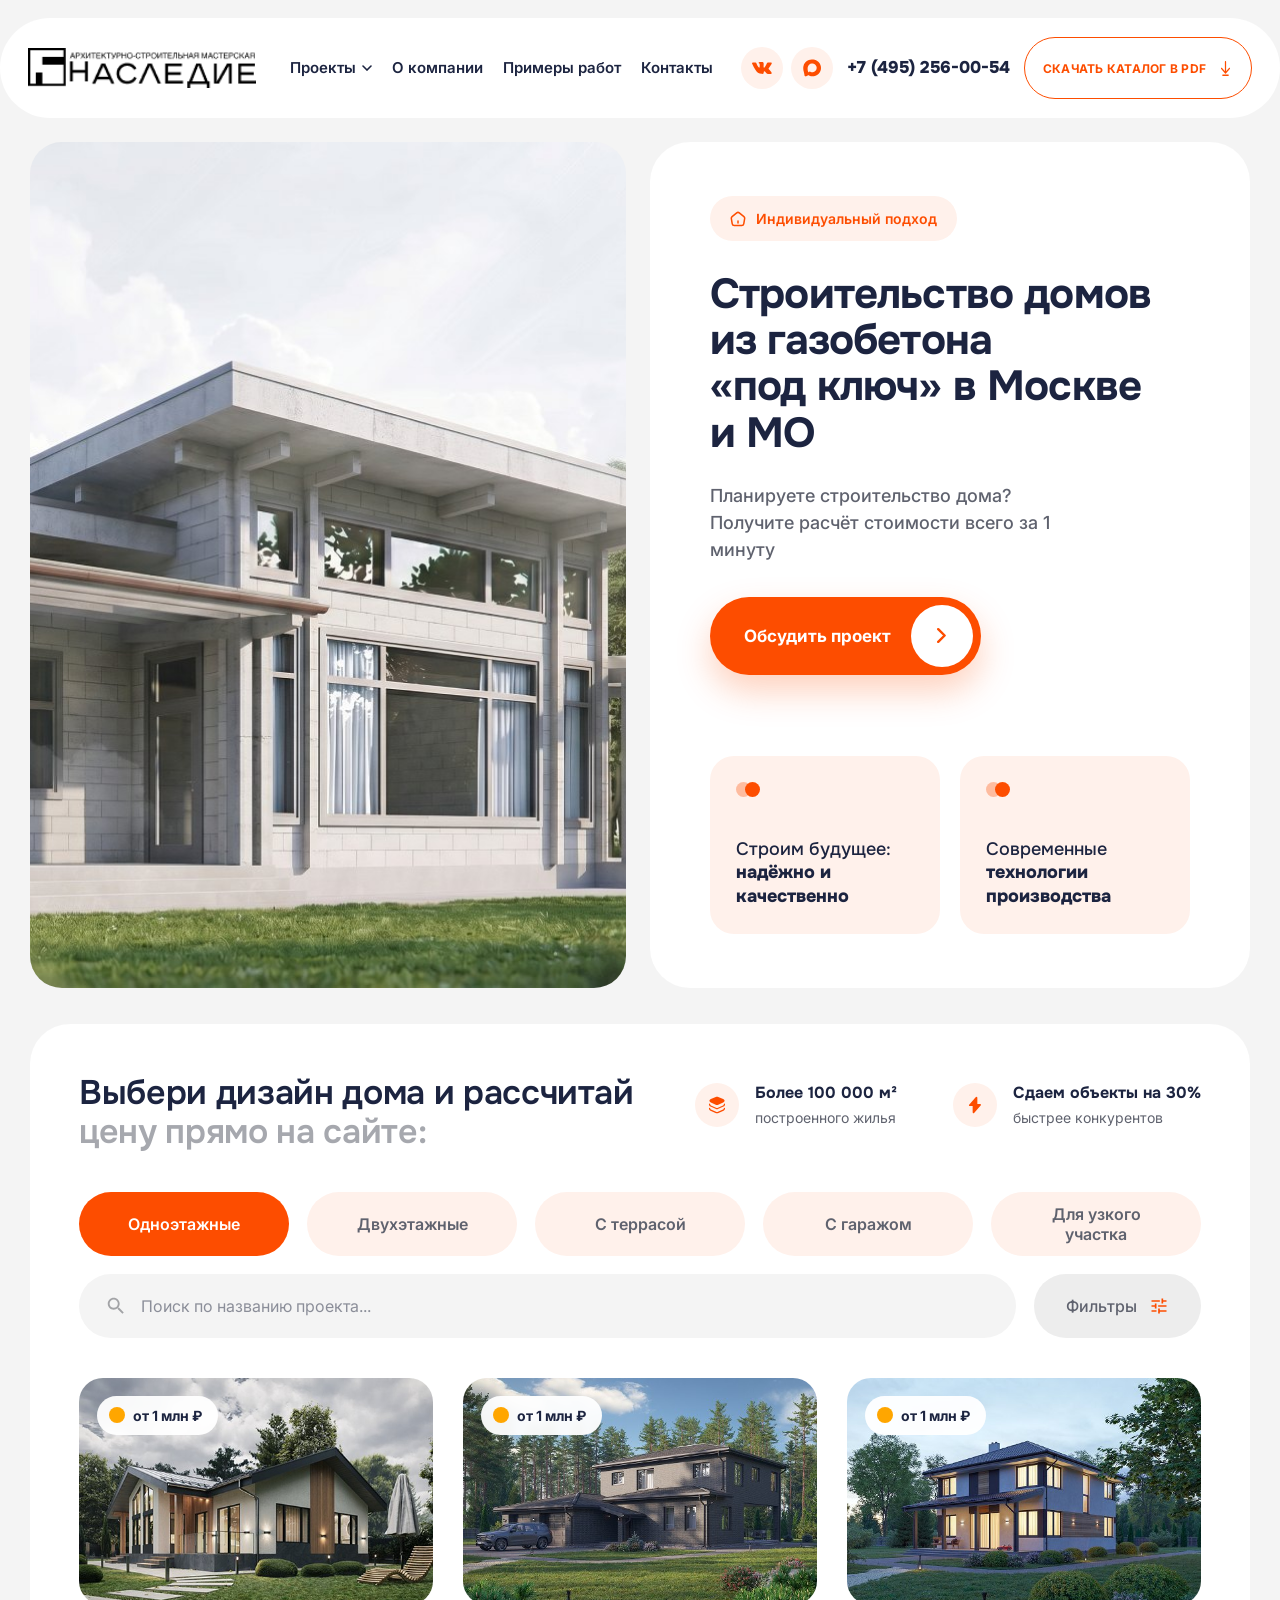
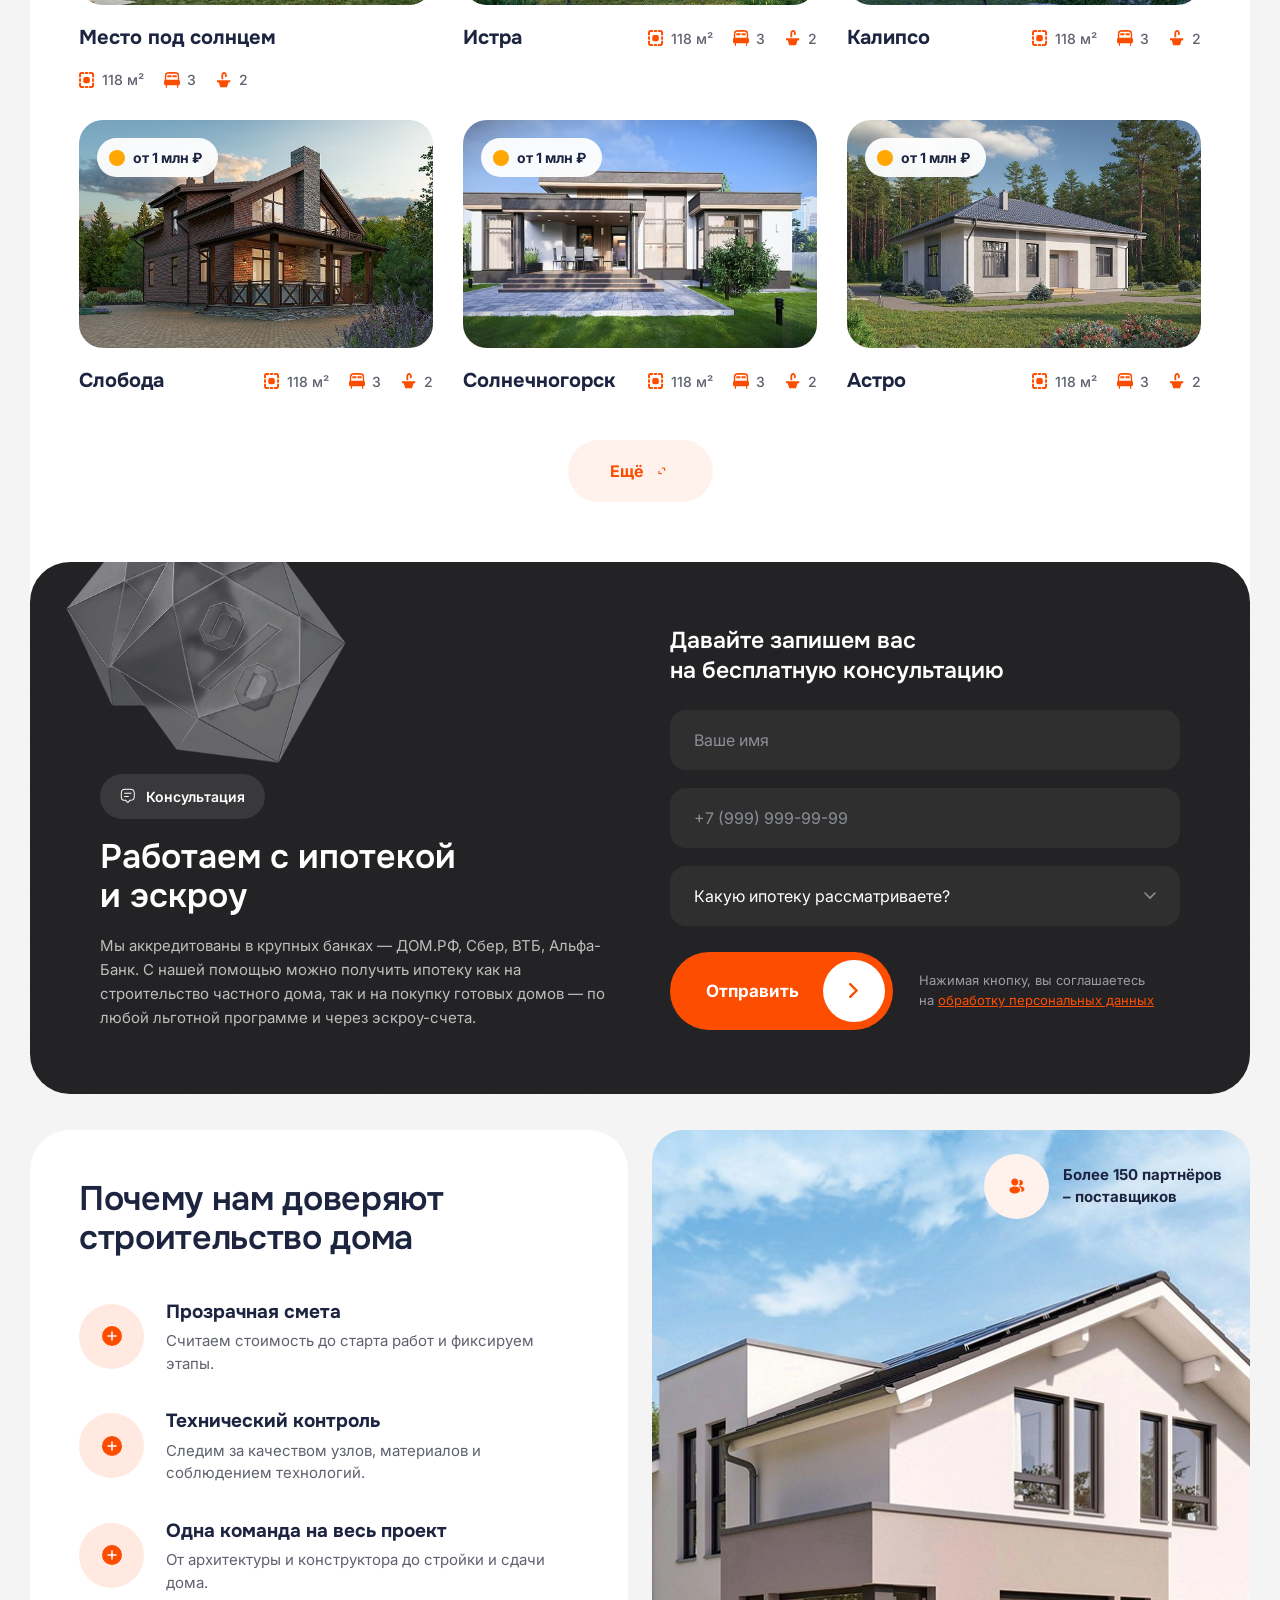
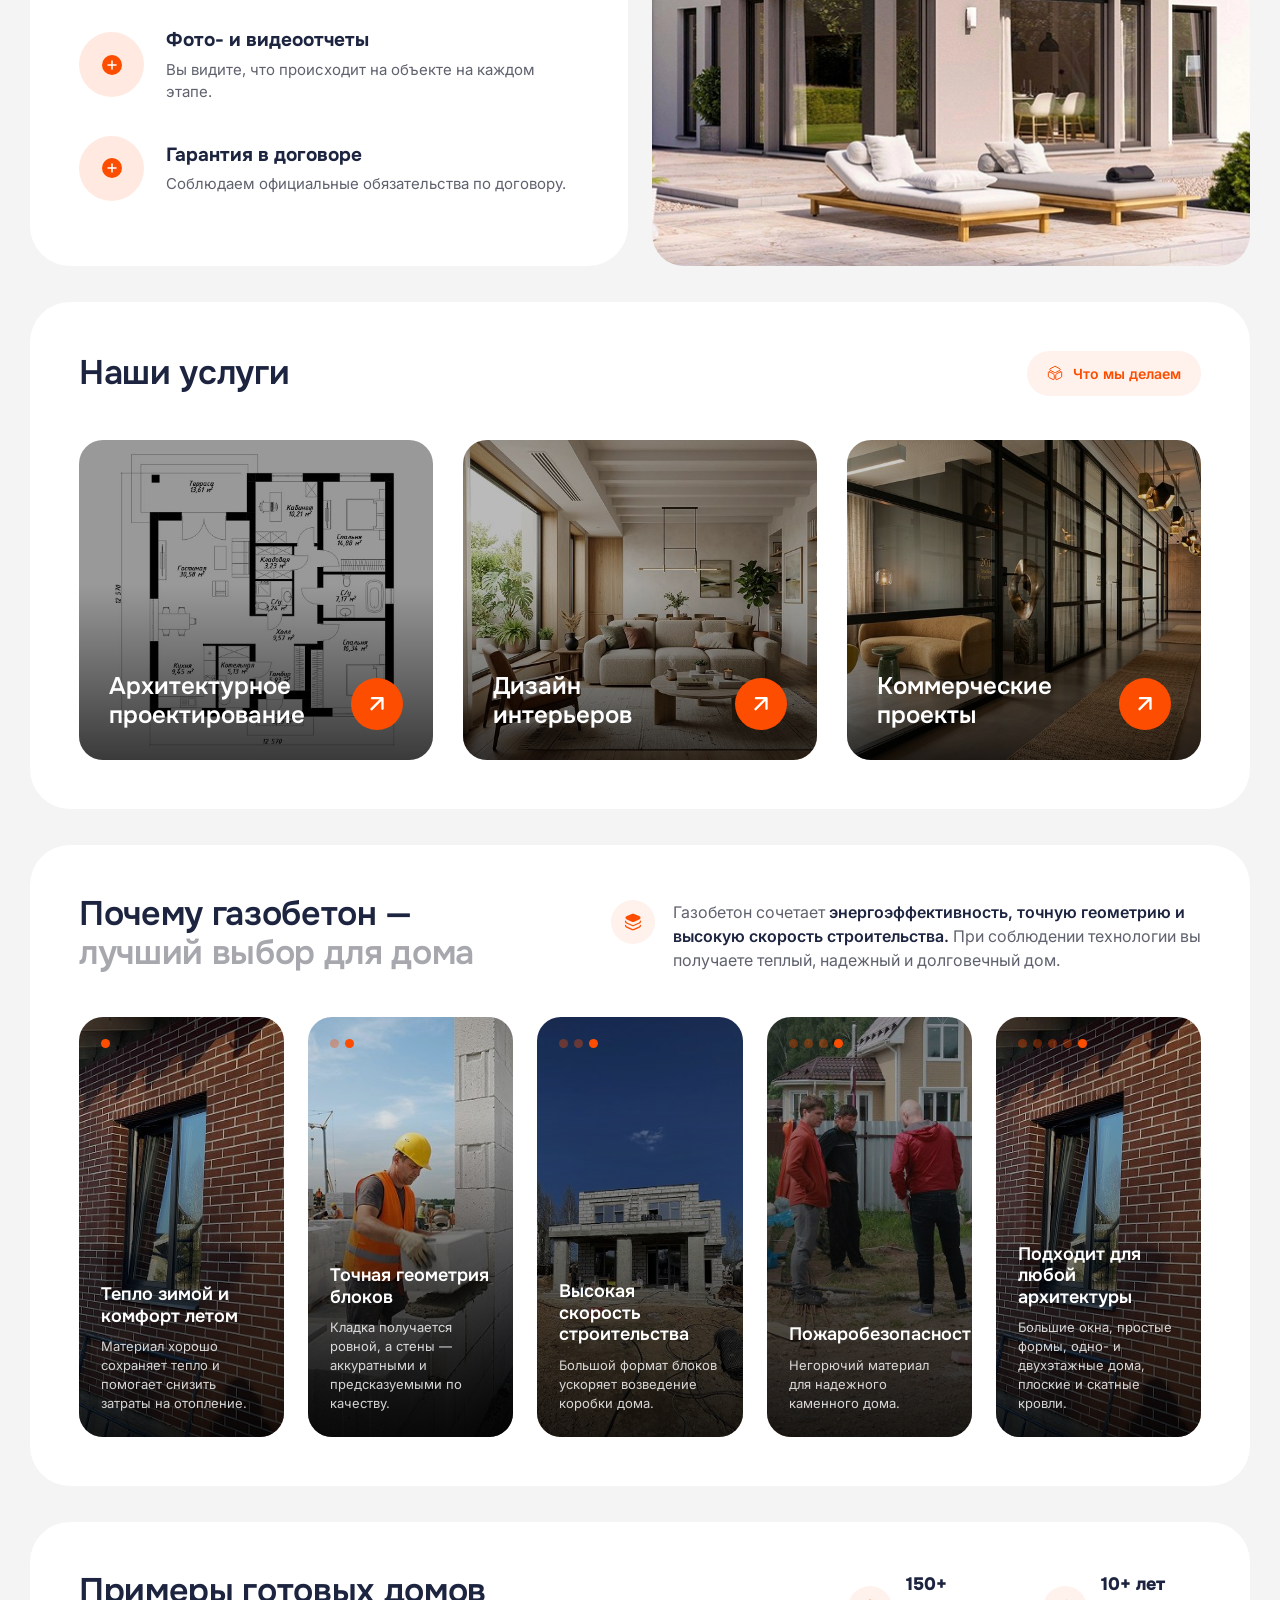
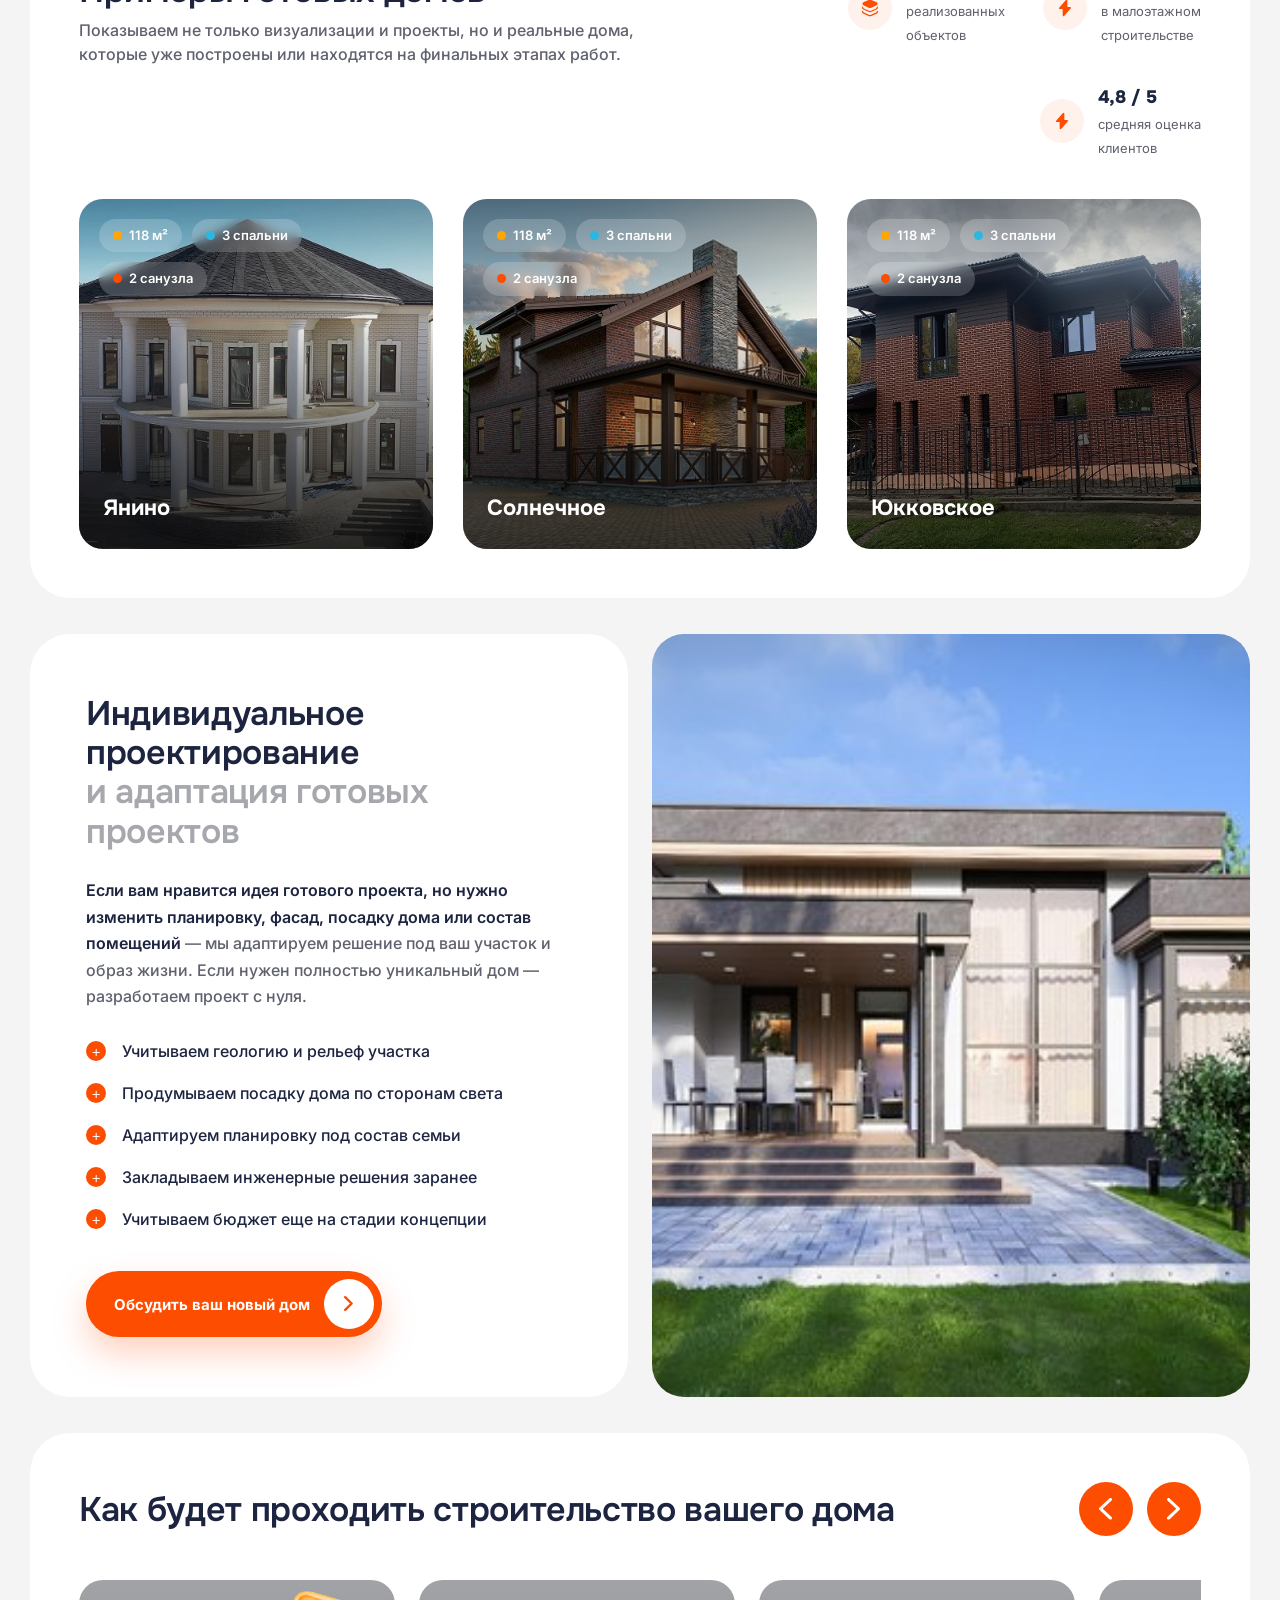
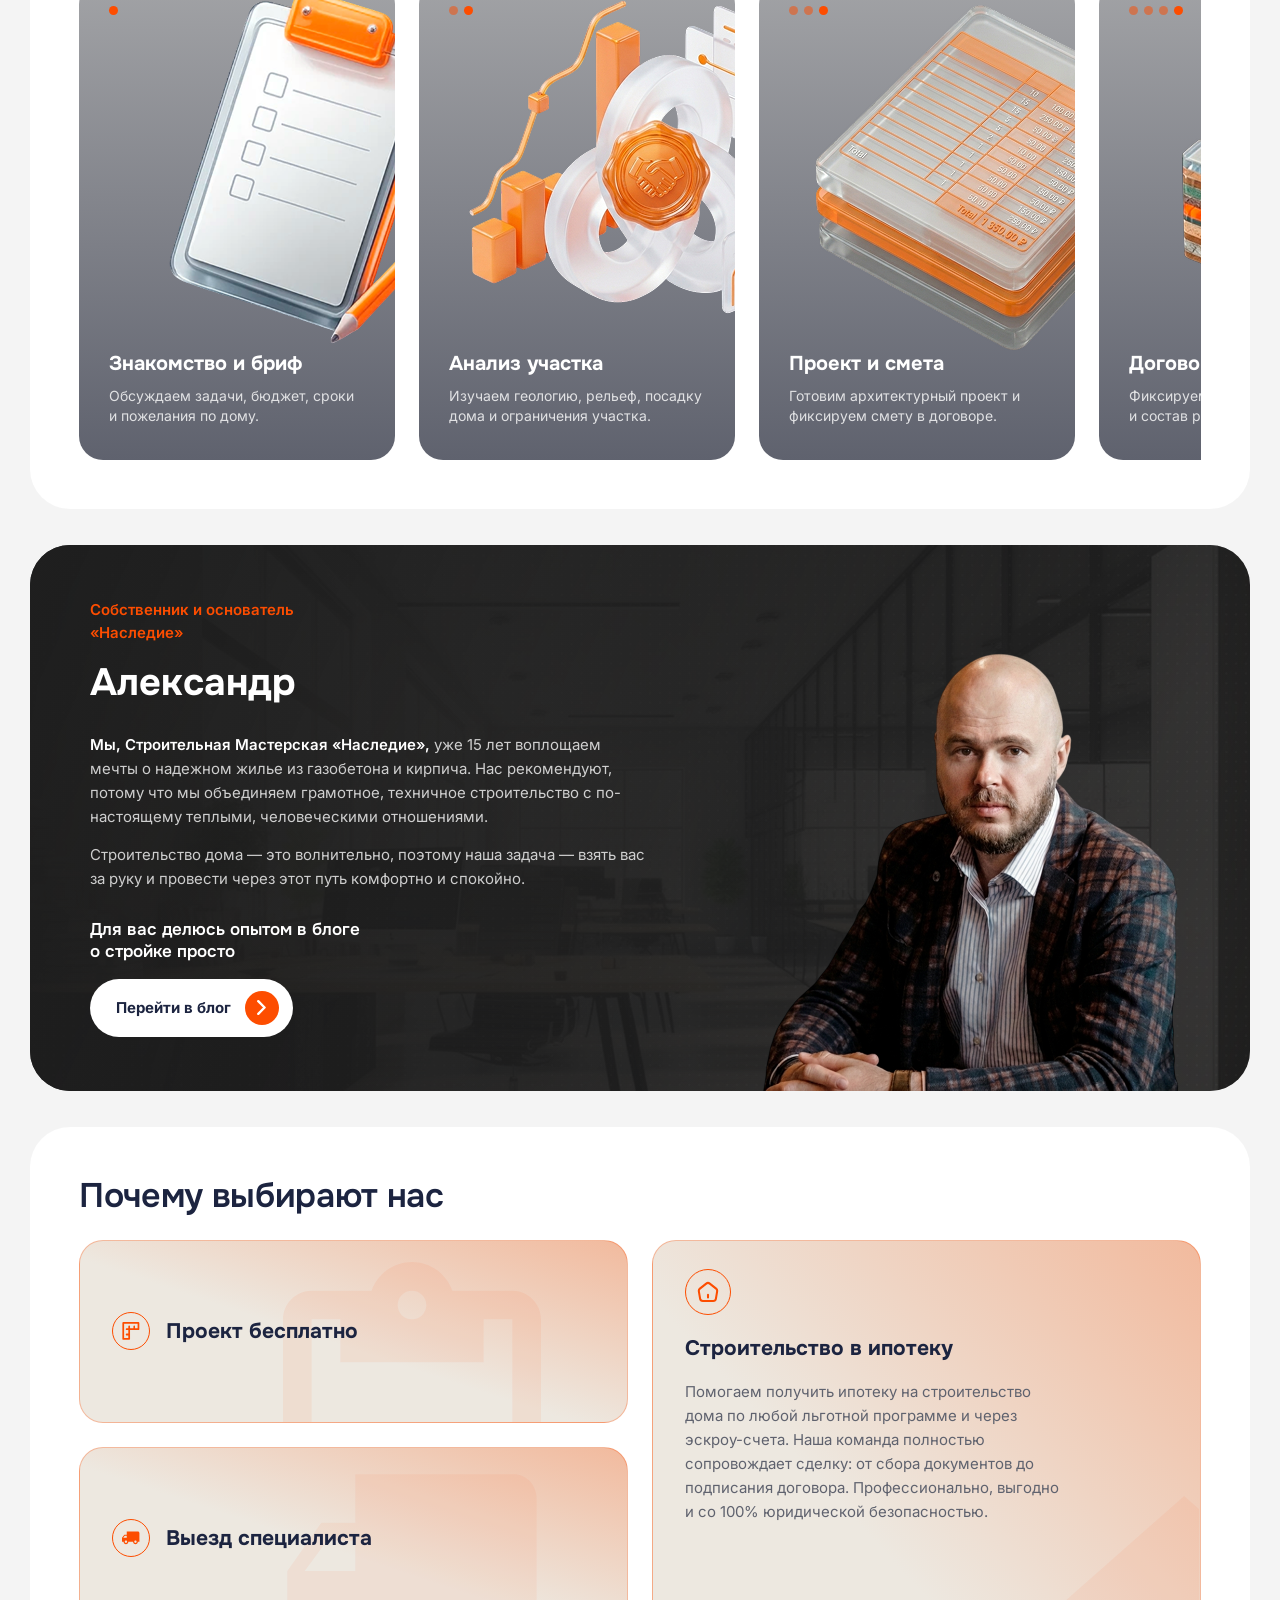
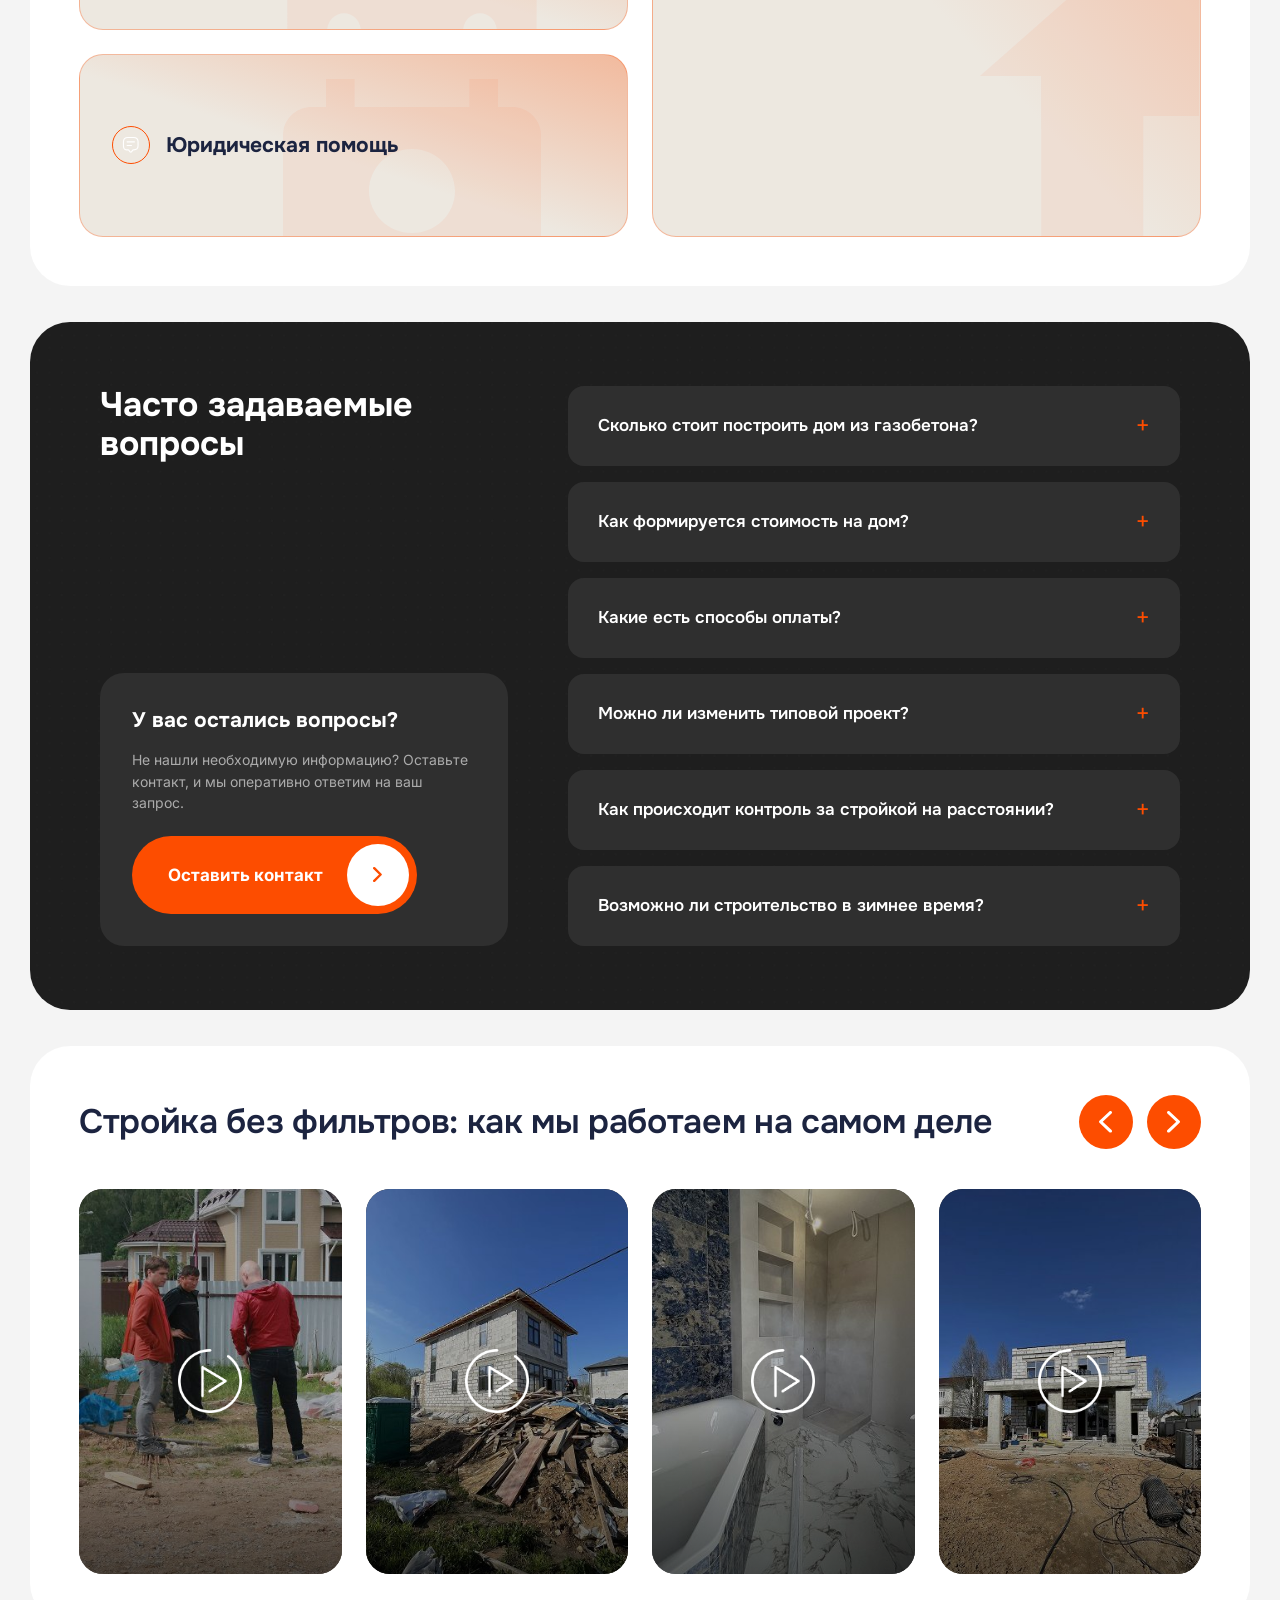
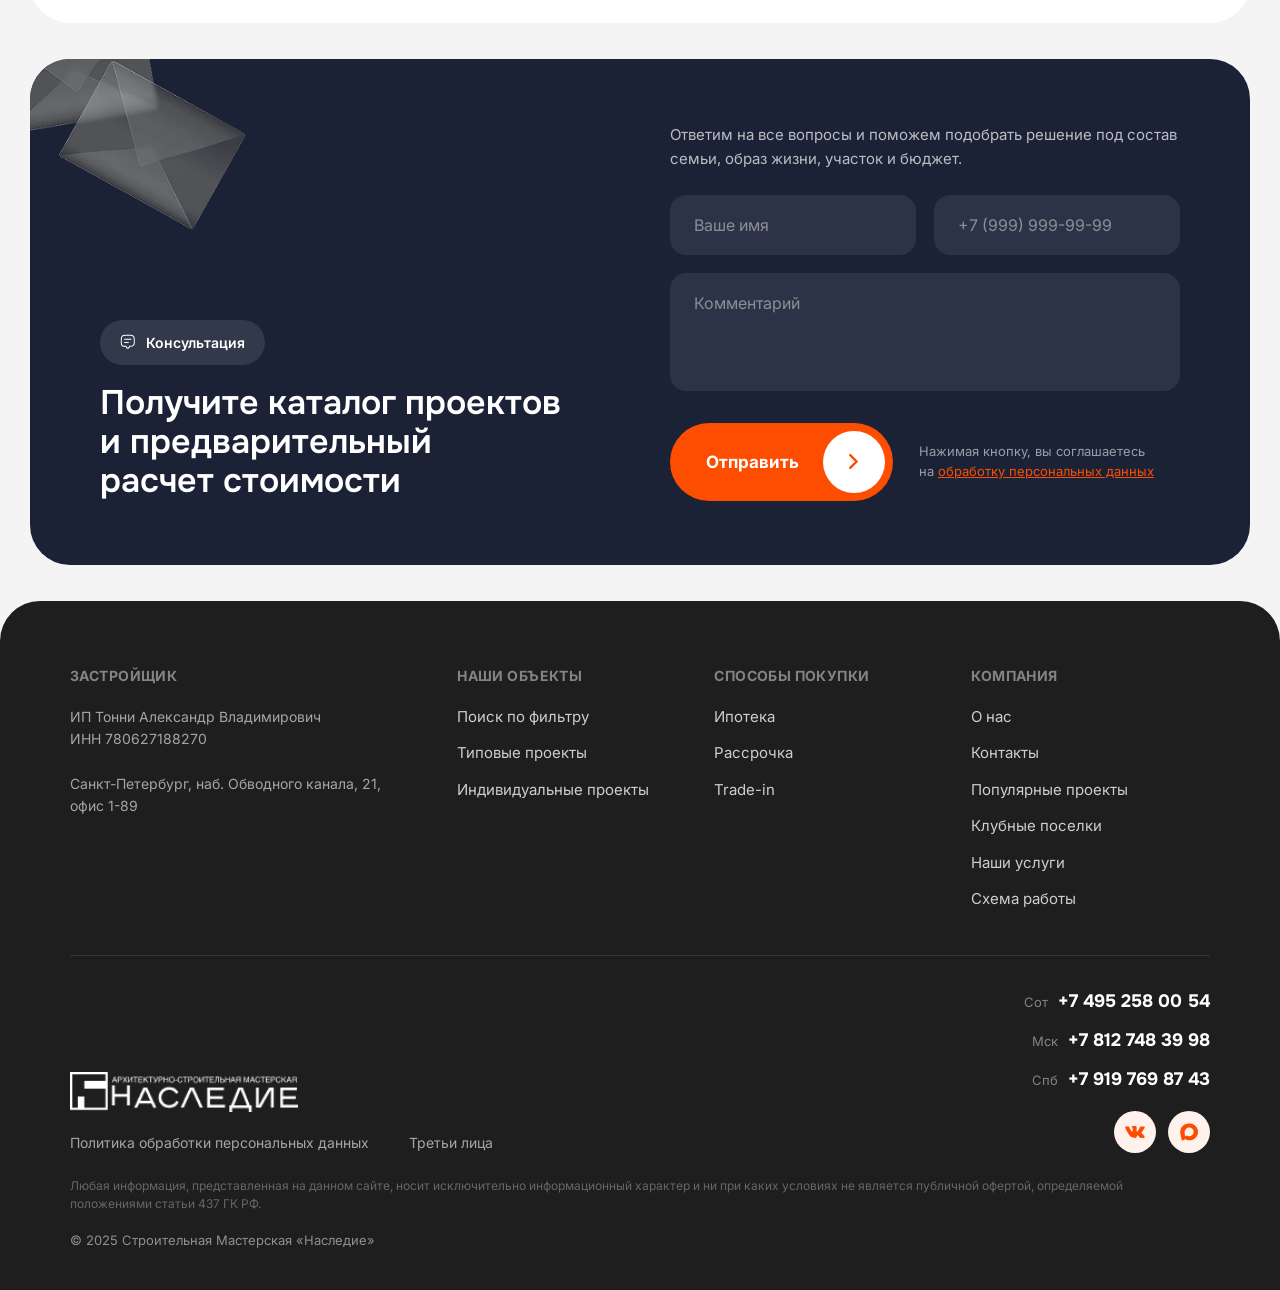
==== commit 379acc9f: "поправить картинки" ====
--- a/index.html
+++ b/index.html
@@ -173,7 +173,7 @@
           <a href="project.html" class="project-card">
             <div class="project-card__media">
               <img
-                src="img/projects/solnechnogorsk.jpg"
+                src="img/projects/yanino.jpg"
                 alt="Проект «Место под солнцем»"
               /><span class="project-card__price"
                 ><span class="dot"></span>от 1 млн ₽</span
@@ -222,7 +222,7 @@
           </a>
           <a href="project.html" class="project-card">
             <div class="project-card__media">
-              <img src="img/projects/sloboda.jpg" alt="Проект «Слобода»" /><span
+              <img src="img/projects/solnechnoe.jpg" alt="Проект «Слобода»" /><span
                 class="project-card__price"
                 ><span class="dot"></span>от 1 млн ₽</span
               >
@@ -239,7 +239,7 @@
           <a href="project.html" class="project-card">
             <div class="project-card__media">
               <img
-                src="img/projects/kalipso.jpg"
+                src="img/projects/solnechnogorsk.jpg"
                 alt="Проект «Солнечногорск»"
               /><span class="project-card__price"
                 ><span class="dot"></span>от 1 млн ₽</span
@@ -436,7 +436,7 @@
           </div>
         </div>
         <div class="trust__media">
-          <img src="img/projects/kalipso.jpg" alt="Объект компании" />
+          <img src="img/projects/trust.png" alt="Объект компании" />
           <span class="trust__pill"
             ><span class="pic"><img src="img/icons/users.svg" alt="" /></span
             >Более 150 партнёров<br />– поставщиков</span
@@ -476,7 +476,7 @@
               ><img src="img/ui/arrow-ur.svg" alt="" /></span
           ></a>
           <a href="#" class="service-card"
-            ><img src="img/sections/office.jpg" alt="Коммерческие проекты" />
+            ><img src="img/sections/interior-wood.jpg" alt="Коммерческие проекты" />
             <div class="service-card__body">
               <h3 class="service-card__title">Коммерческие<br />проекты</h3>
             </div>
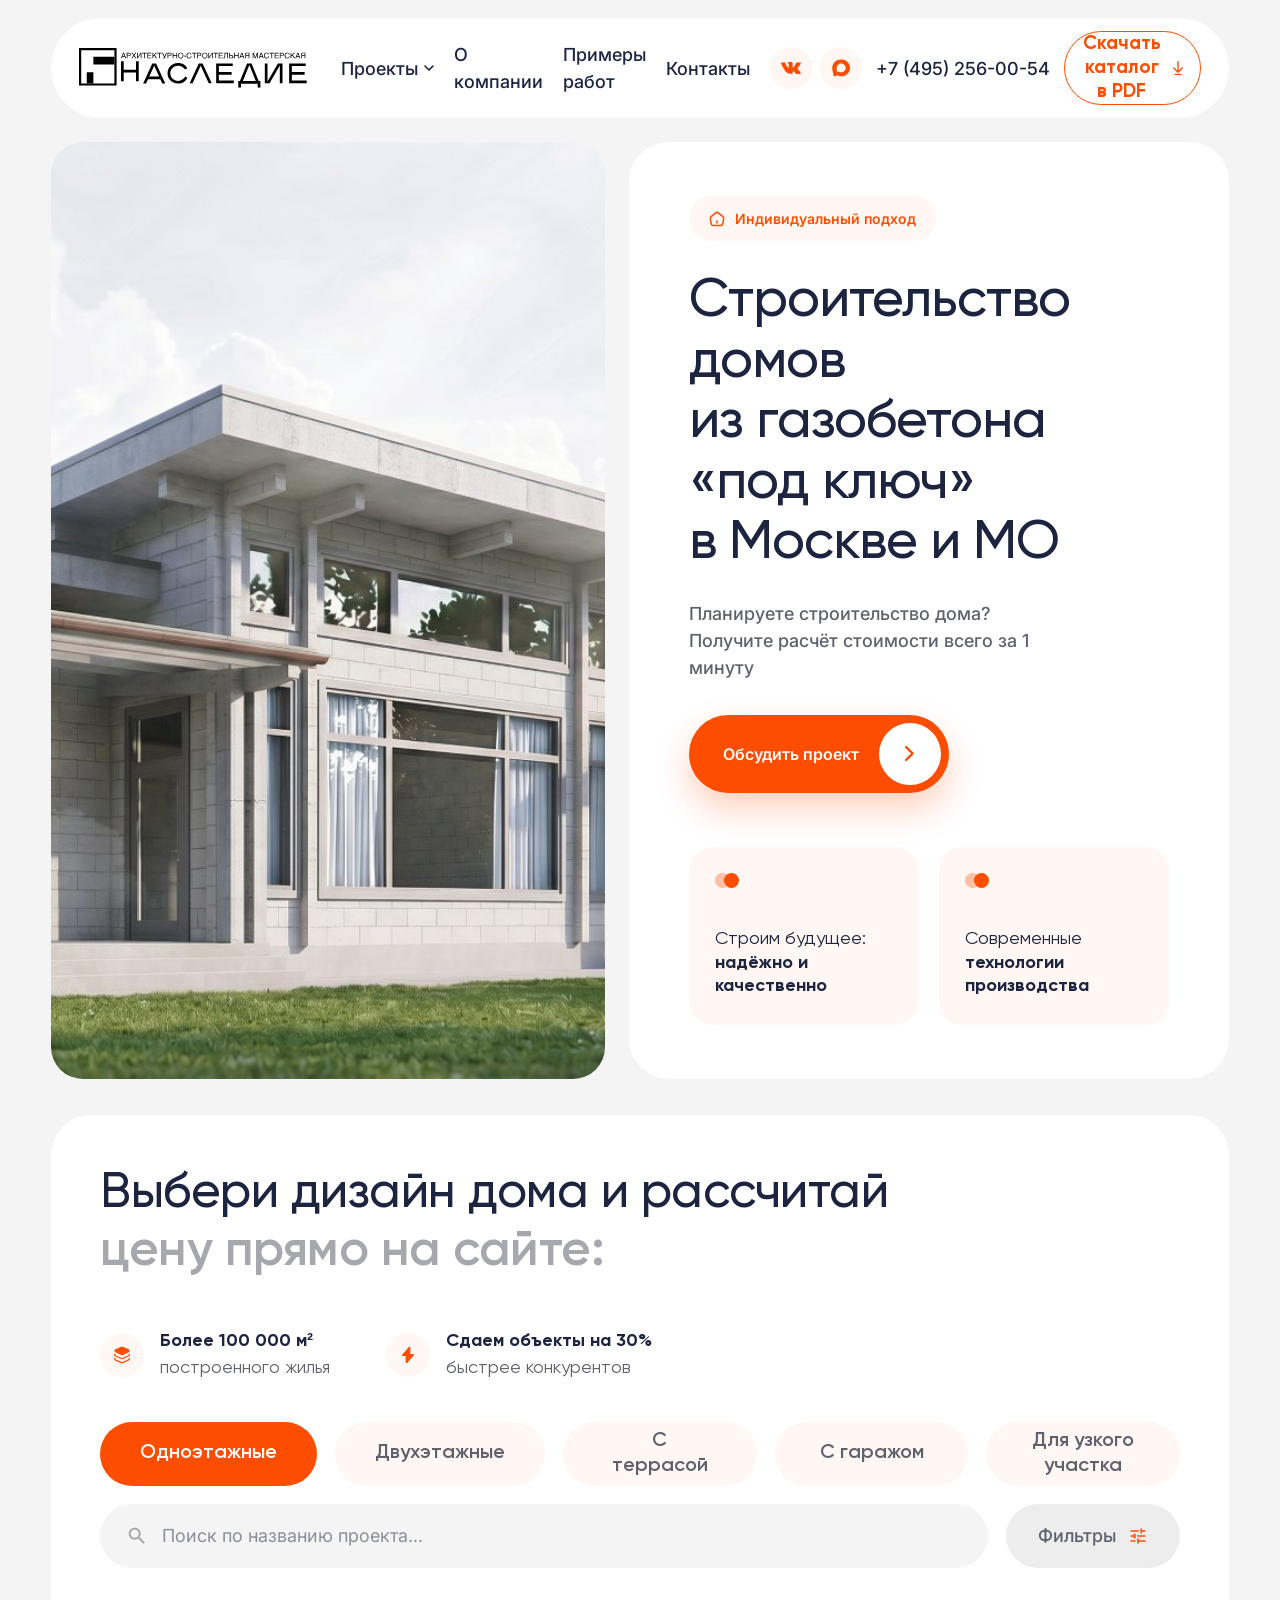
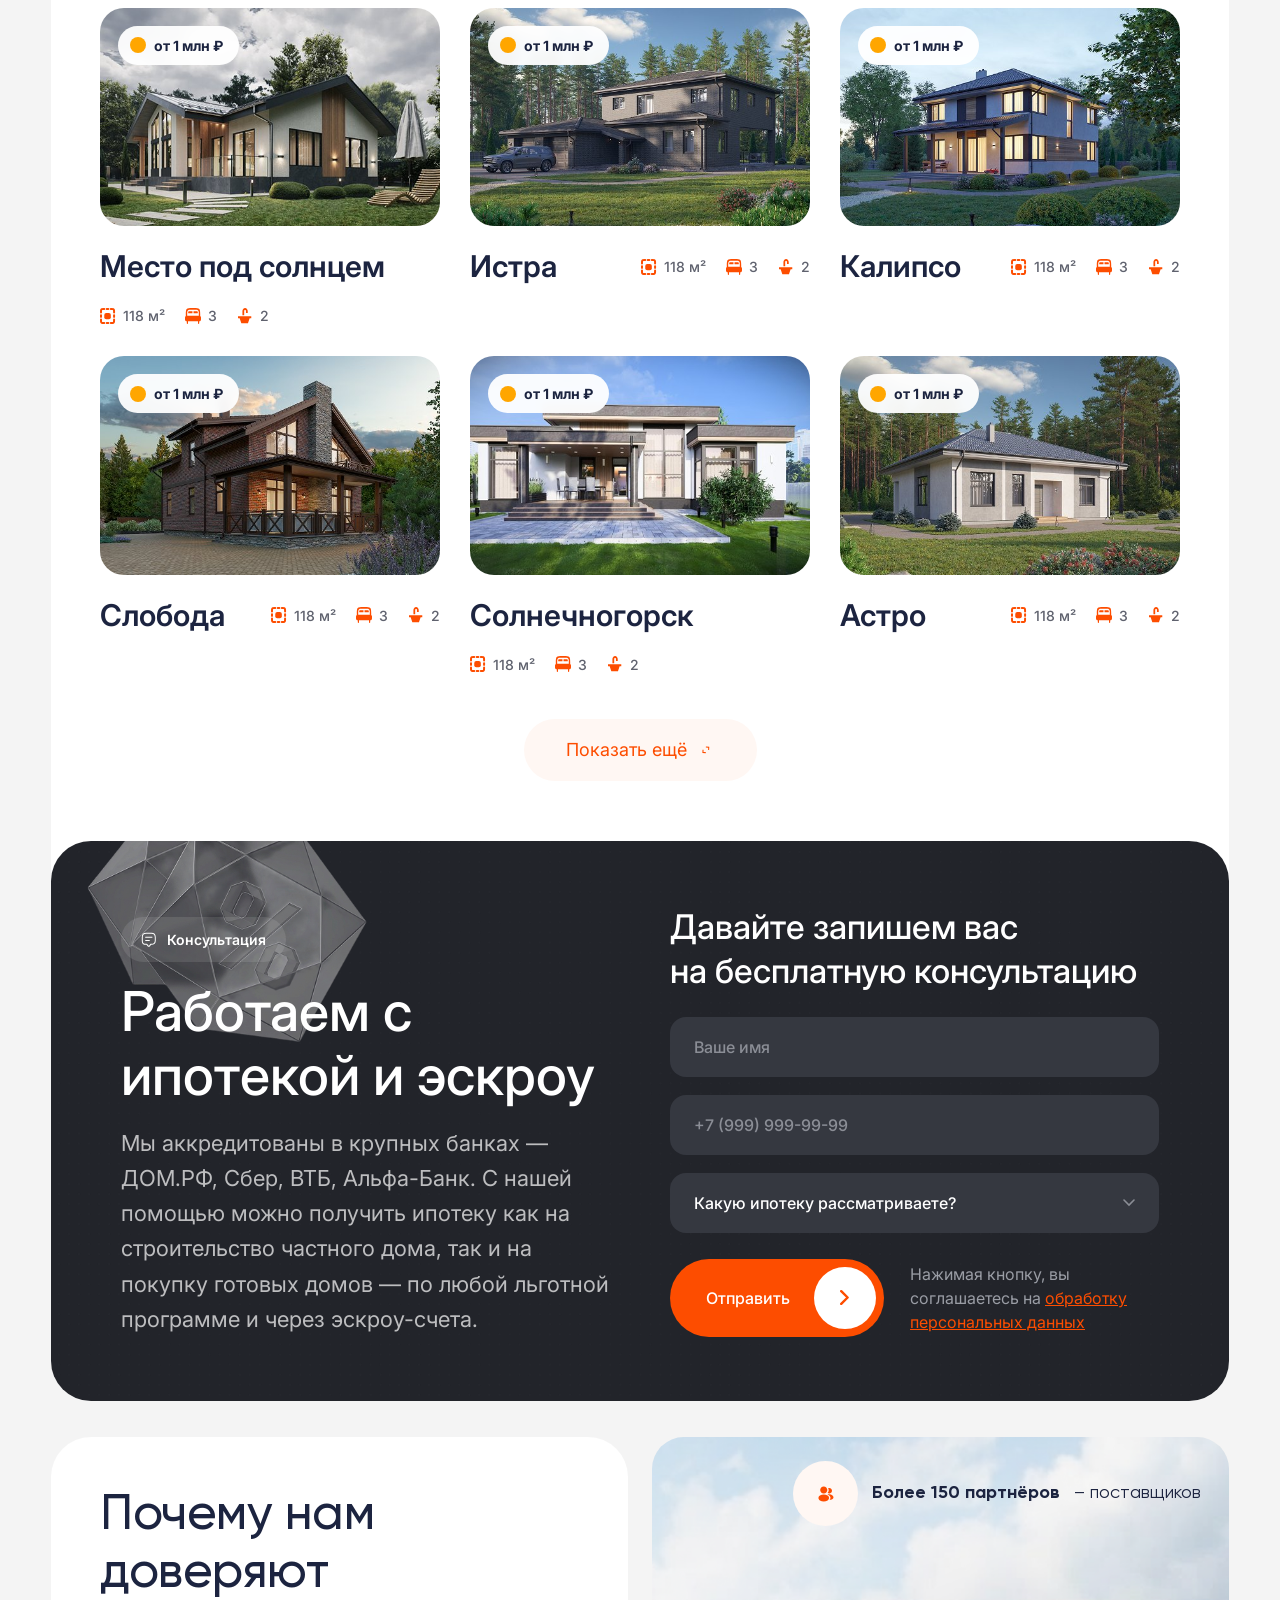
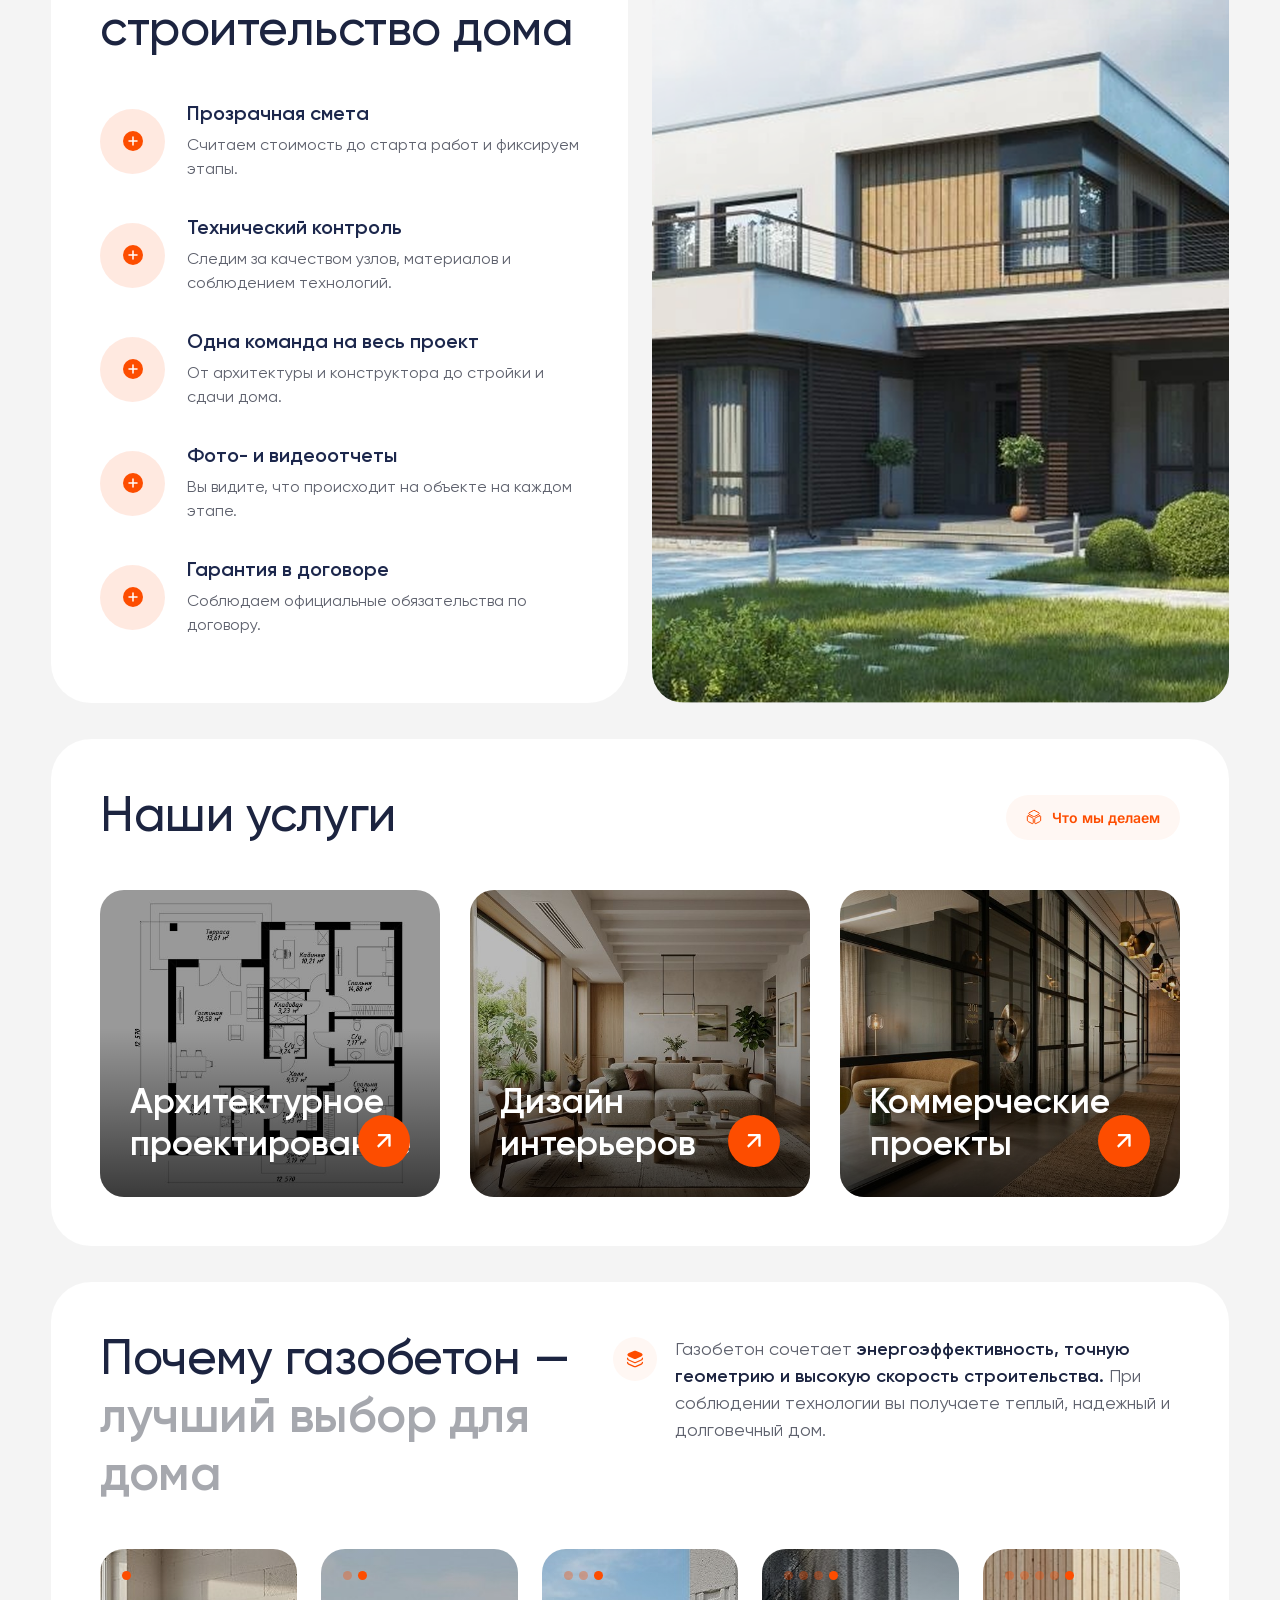
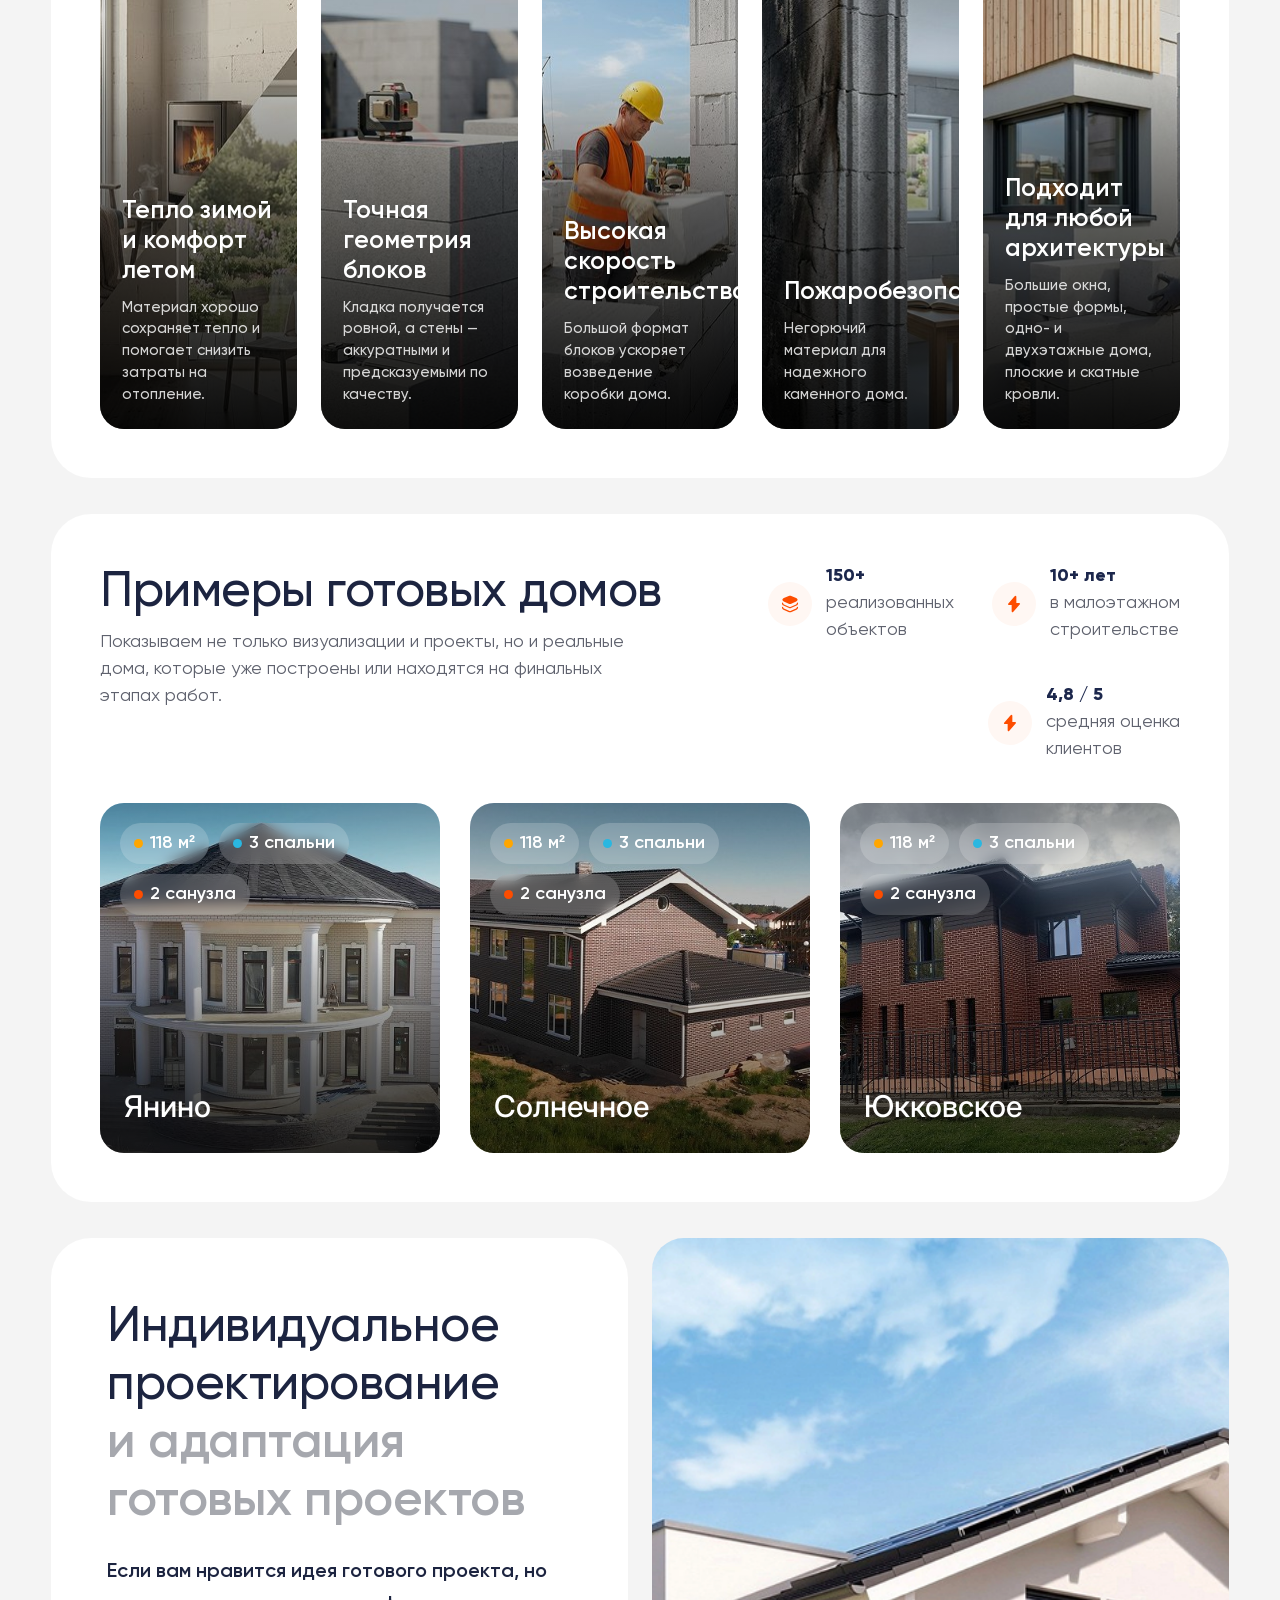
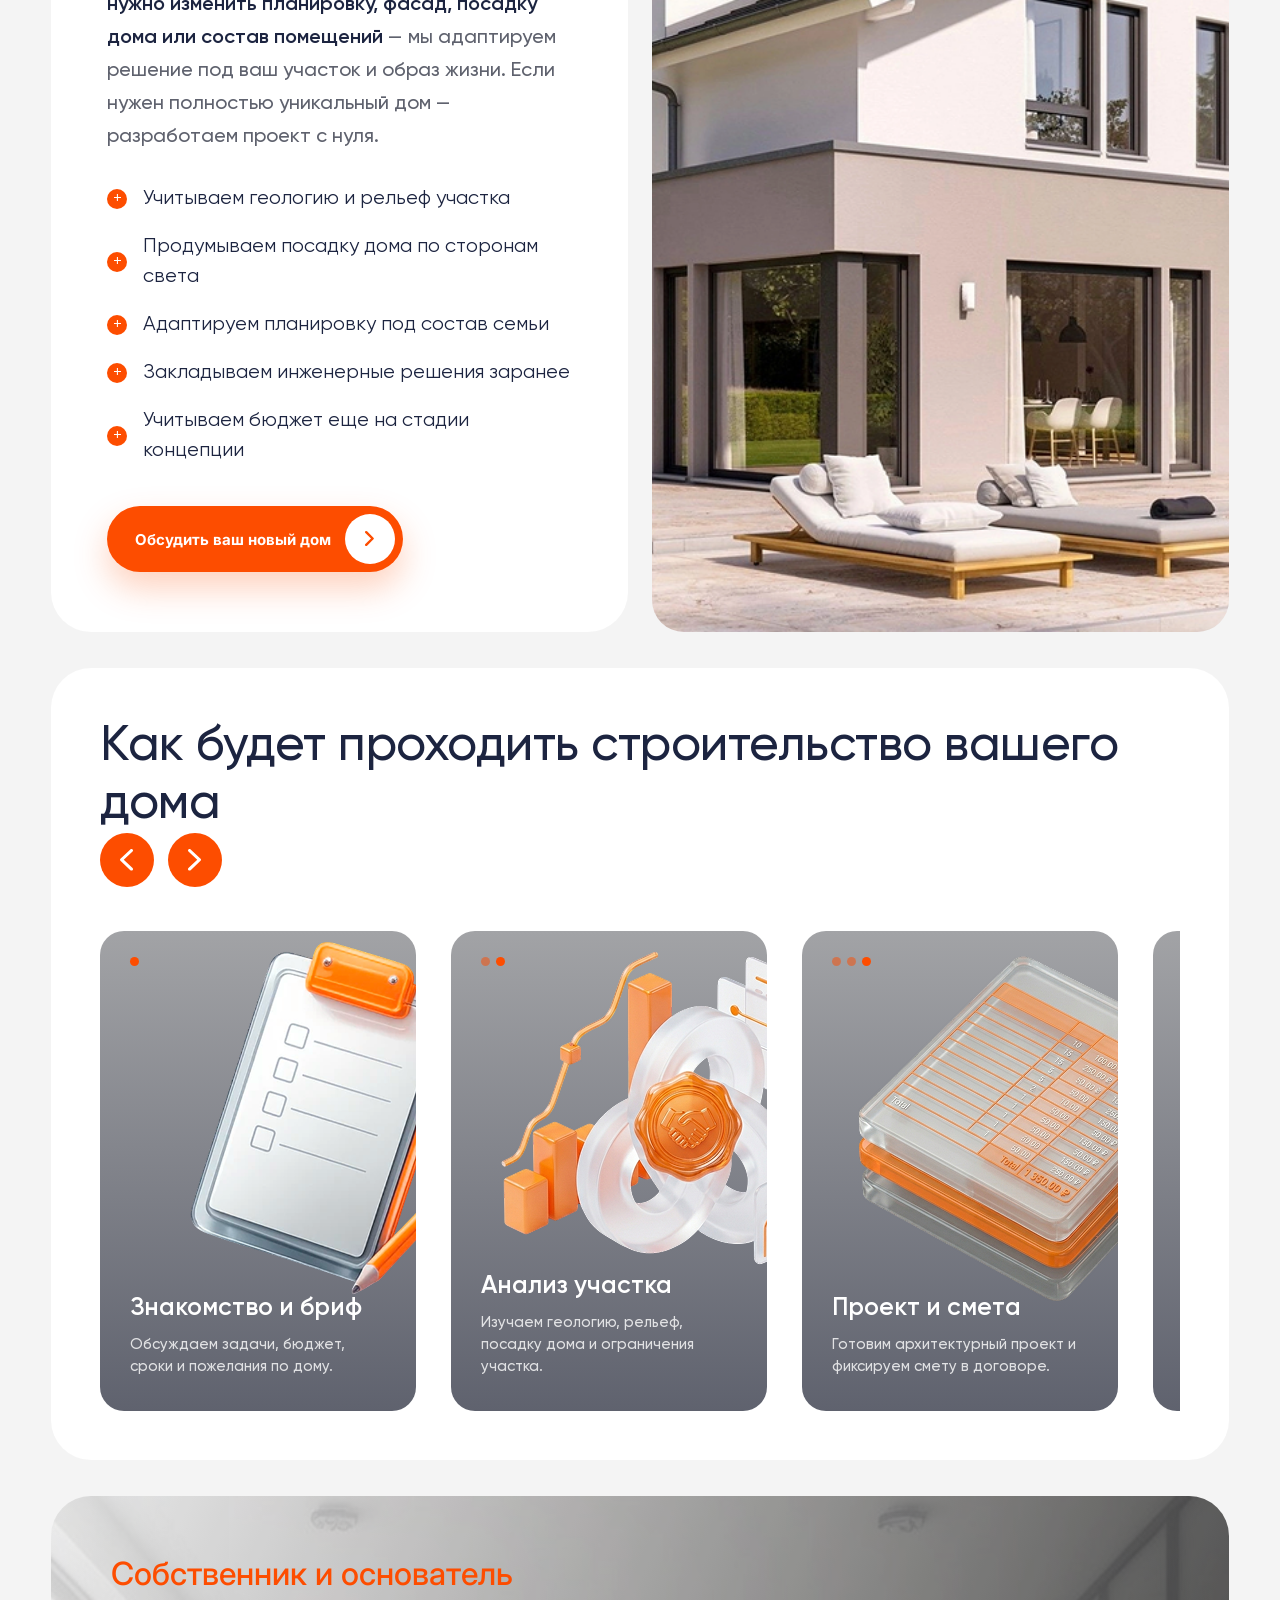
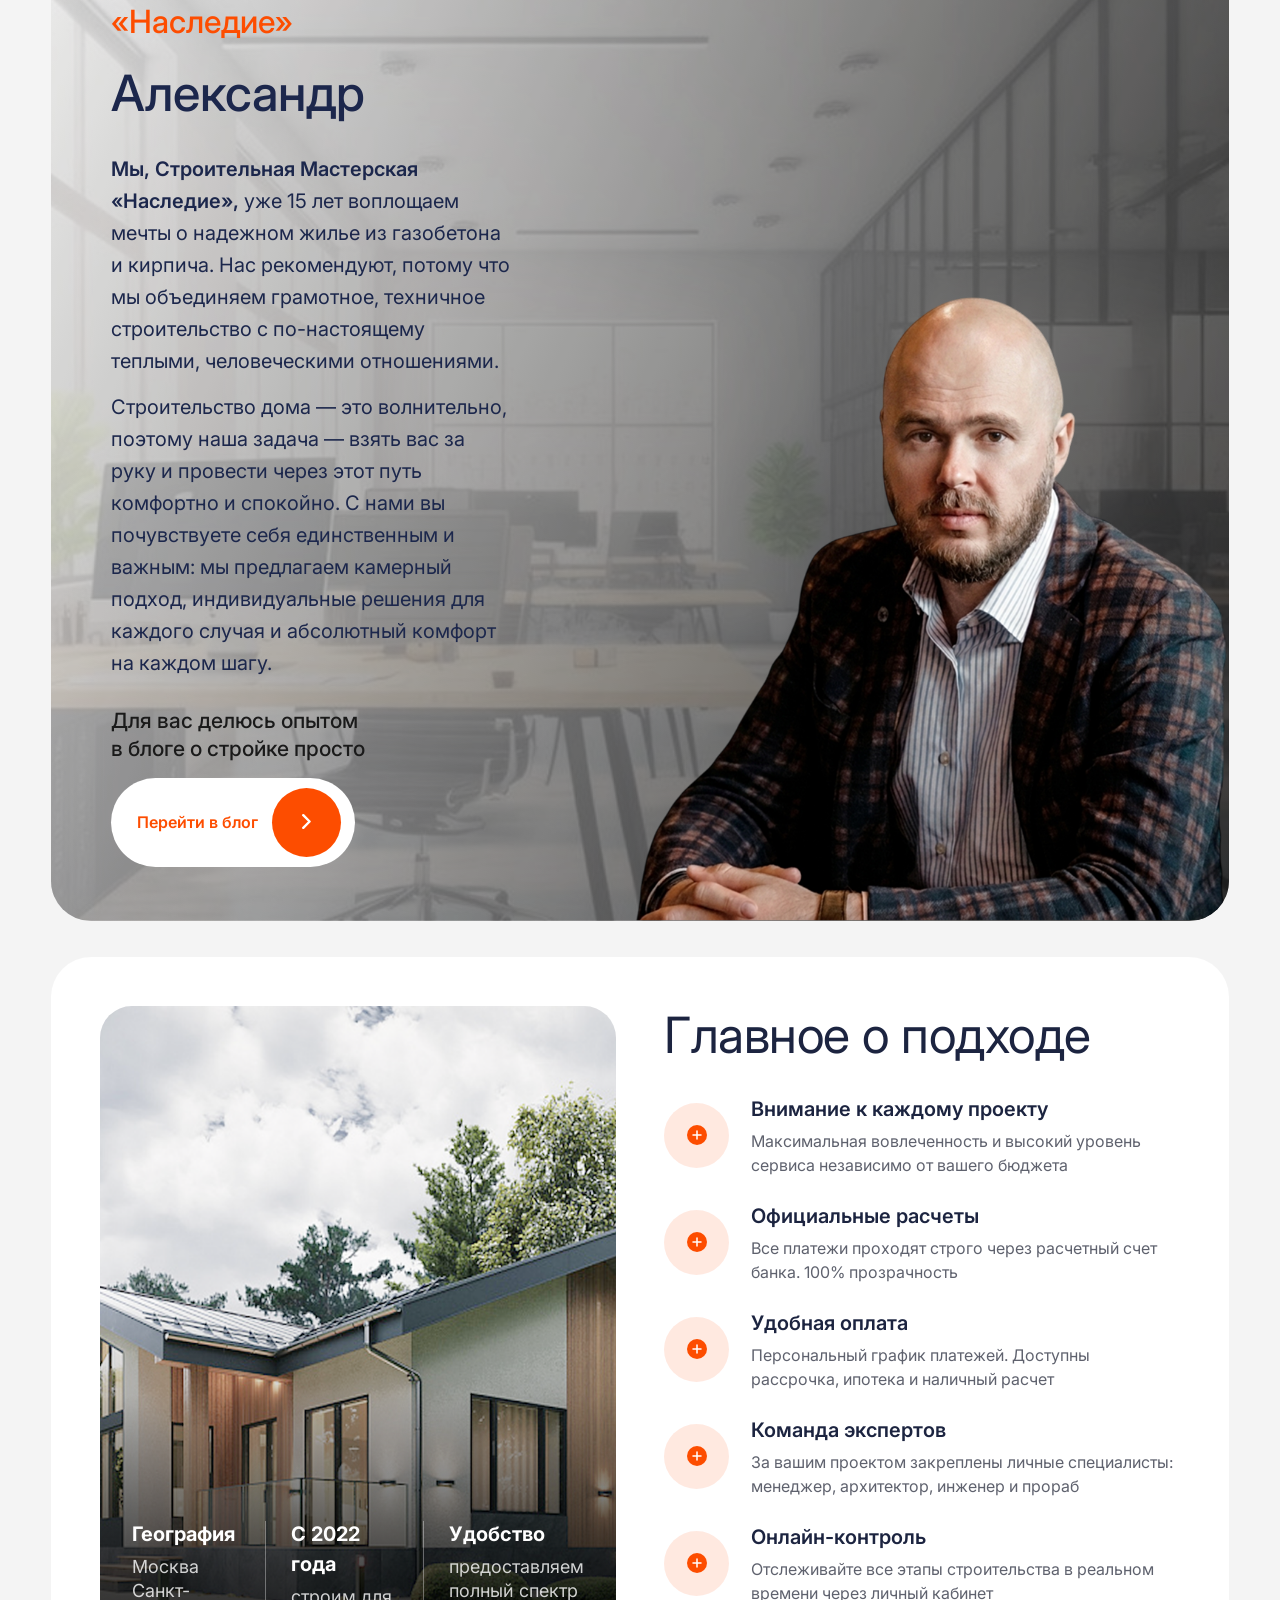
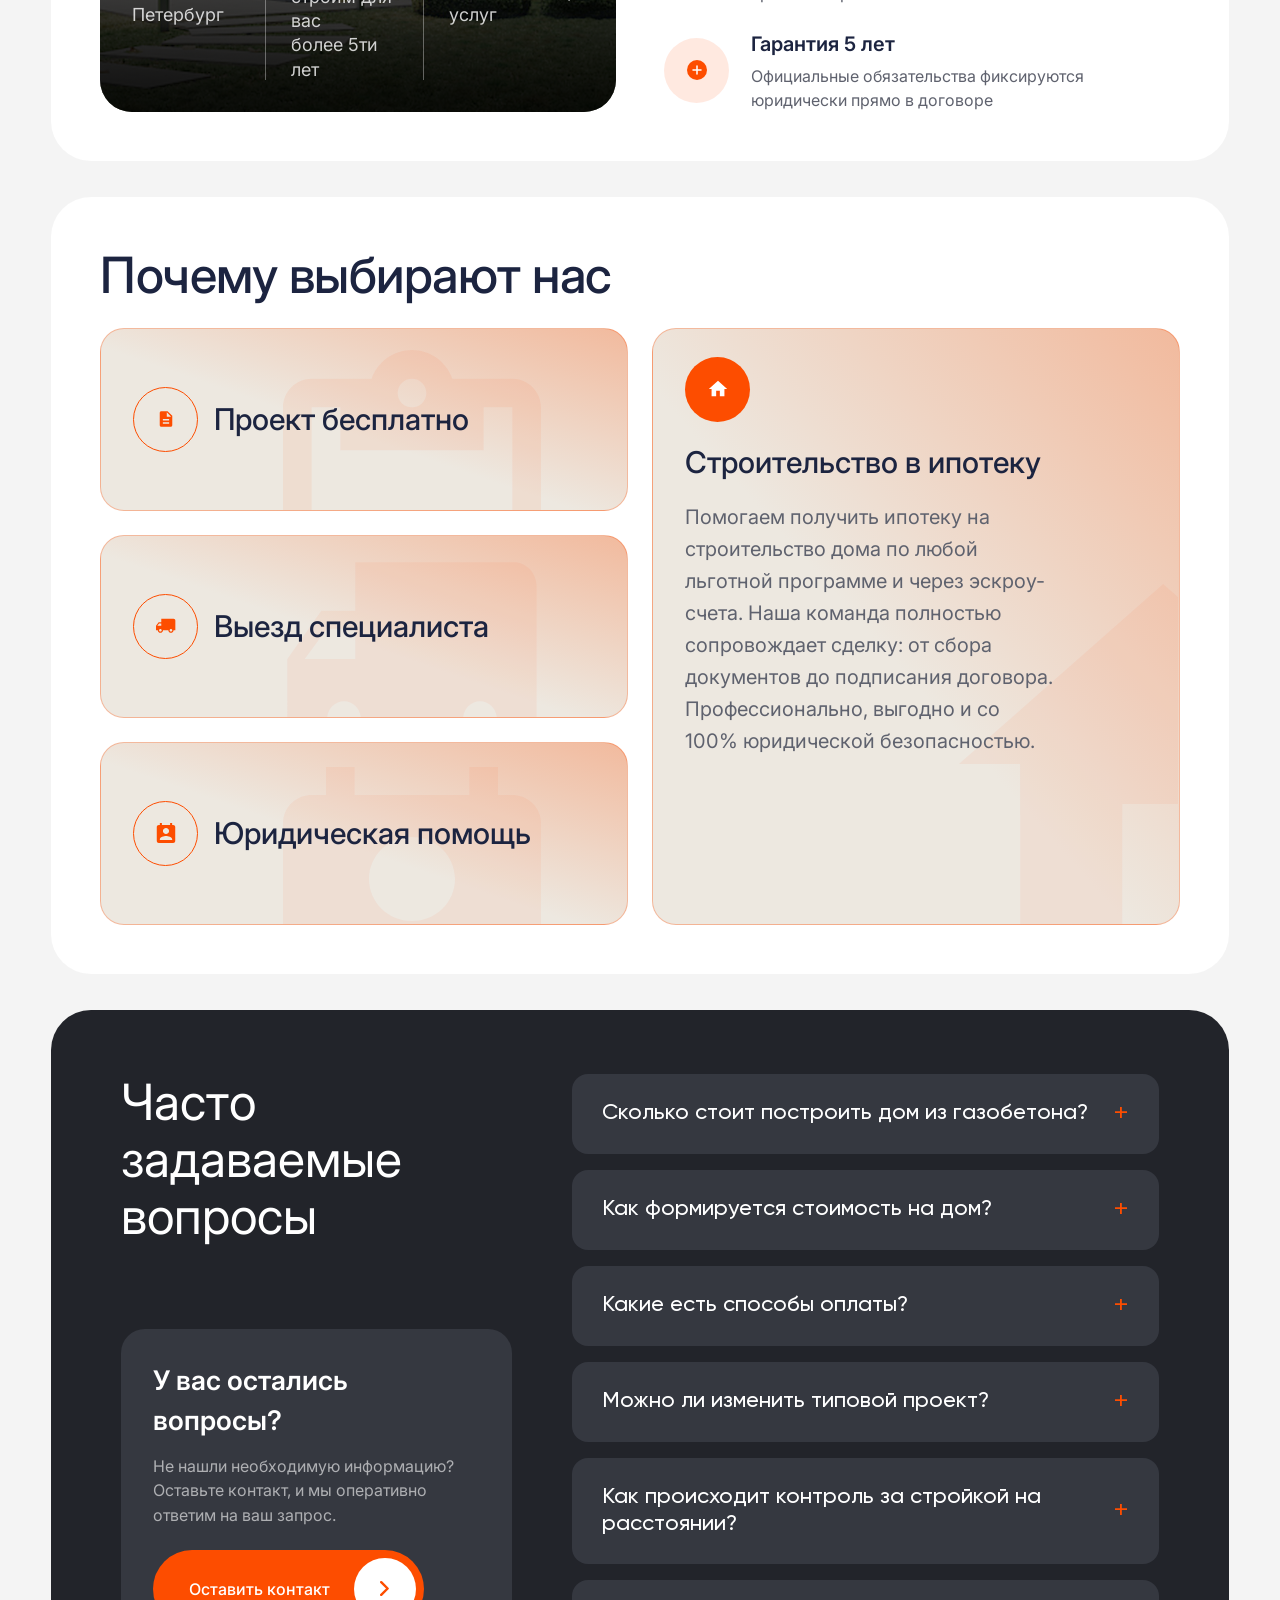
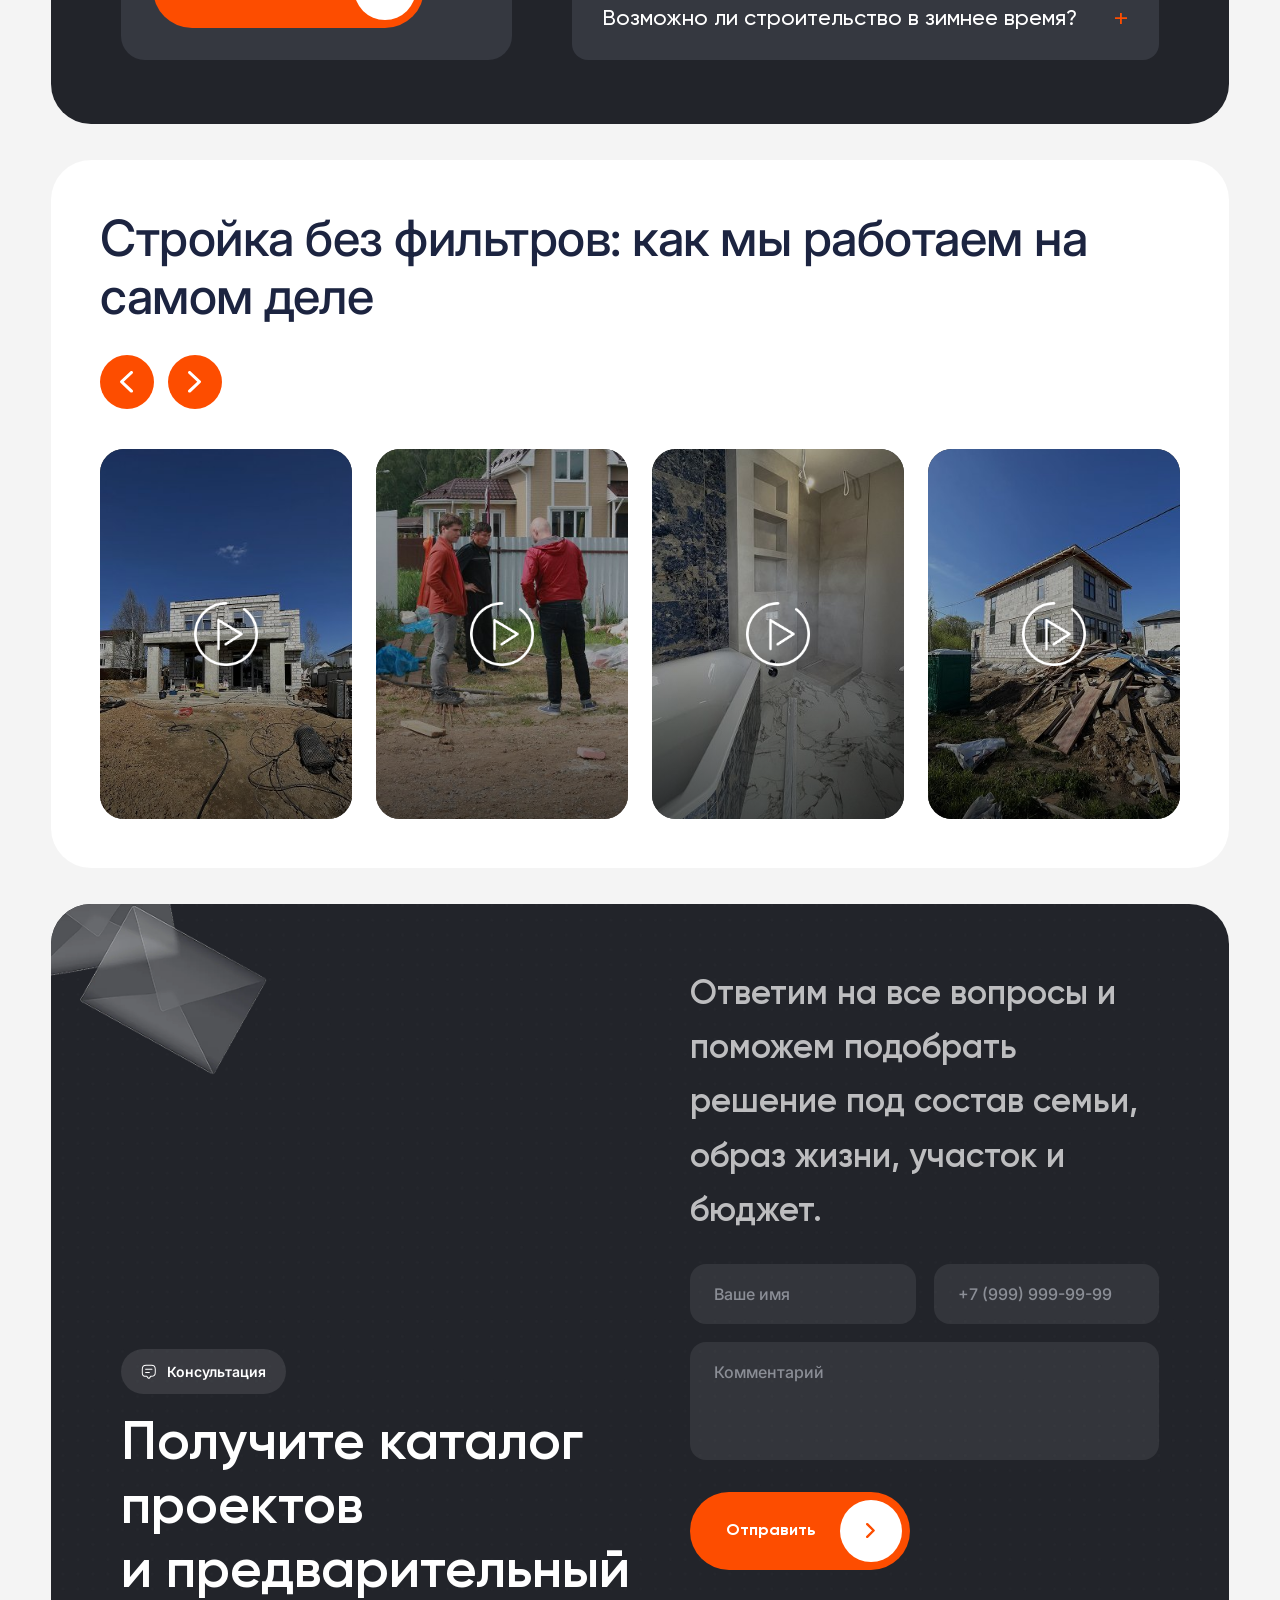
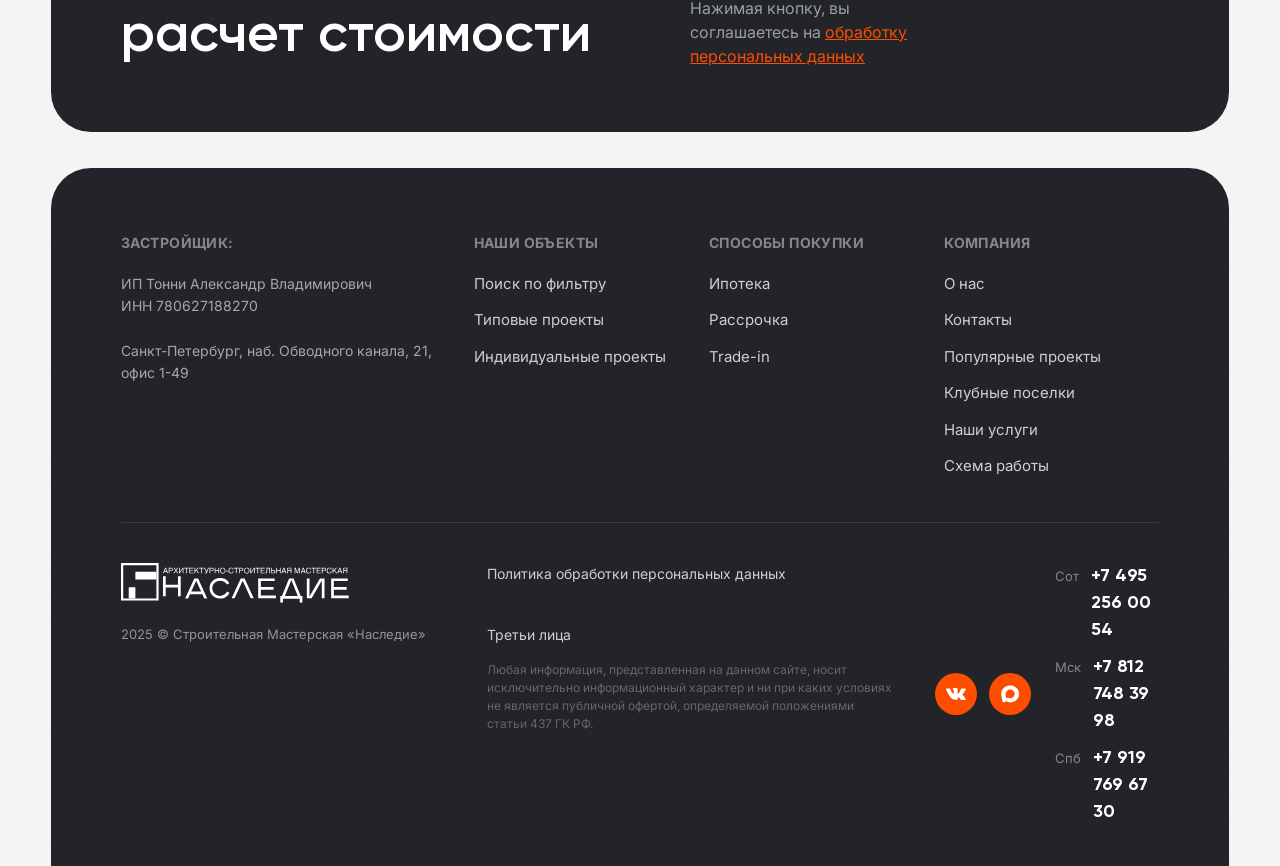
==== commit 2f129610: "добавление анимаций, исправление визуала и доплолнение контента" ====
--- a/index.html
+++ b/index.html
@@ -13,17 +13,27 @@
     <link rel="preconnect" href="https://fonts.googleapis.com" />
     <link rel="preconnect" href="https://fonts.gstatic.com" crossorigin />
     <link
-      href="https://fonts.googleapis.com/css2?family=Inter:wght@400;500;600;700&family=Onest:wght@400;500;600;700;800&display=swap"
+      href="https://fonts.googleapis.com/css2?family=Inter:wght@400;500;600;700&display=swap"
       rel="stylesheet"
     />
-    <link rel="stylesheet" href="css/styles.css?v=15" />
+    <link rel="stylesheet" href="css/styles.css?v=47" />
   </head>
   <body>
     <!-- ===================== ШАПКА ===================== -->
     <header class="header">
+      <button class="burger" aria-label="Меню">
+        <svg viewBox="0 0 24 24" fill="none">
+          <path
+            d="M3 9h18M3 15h11"
+            stroke="currentColor"
+            stroke-width="2.2"
+            stroke-linecap="round"
+          />
+        </svg>
+      </button>
       <a href="index.html" class="logo"
         ><img
-          src="img/ui/logo.png"
+          src="img/ui/logo.svg"
           alt="Наследие — архитектурно-строительная мастерская"
       /></a>
       <nav class="nav">
@@ -54,16 +64,6 @@
         <span class="header__phone">+7 (495) 256-00-54</span>
         <button class="btn-outline" data-modal-open>
           Скачать каталог в PDF<img src="img/icons/download.svg" alt="" />
-        </button>
-        <button class="burger" aria-label="Меню">
-          <svg viewBox="0 0 24 24" fill="none">
-            <path
-              d="M4 7h16M4 12h16M4 17h16"
-              stroke="currentColor"
-              stroke-width="2"
-              stroke-linecap="round"
-            />
-          </svg>
         </button>
       </div>
     </header>
@@ -125,7 +125,7 @@
       <section class="section card attach-bottom" id="projects">
         <div class="picker__head">
           <h2 class="section-title">
-            Выбери дизайн дома и рассчитай<br /><span class="muted"
+            Выбери дизайн дома и рассчитай <br /><span class="muted"
               >цену прямо на сайте:</span
             >
           </h2>
@@ -165,7 +165,8 @@
             <input type="text" placeholder="Поиск по названию проекта..." />
           </label>
           <button class="filter-btn">
-            Фильтры<img src="img/ui/filter.svg" alt="" />
+            <span class="filter-btn__label">Фильтры</span
+            ><img src="img/ui/filter.svg" alt="" />
           </button>
         </div>
 
@@ -222,8 +223,10 @@
           </a>
           <a href="project.html" class="project-card">
             <div class="project-card__media">
-              <img src="img/projects/solnechnoe.jpg" alt="Проект «Слобода»" /><span
-                class="project-card__price"
+              <img
+                src="img/projects/solnechnoe.jpg"
+                alt="Проект «Слобода»"
+              /><span class="project-card__price"
                 ><span class="dot"></span>от 1 млн ₽</span
               >
             </div>
@@ -324,7 +327,7 @@
 
         <div class="more-row">
           <button class="btn-more" id="moreBtn">
-            Ещё<img src="img/ui/more.svg" alt="" />
+            Показать ещё<img src="img/icons/more.svg" alt="" />
           </button>
         </div>
       </section>
@@ -436,10 +439,12 @@
           </div>
         </div>
         <div class="trust__media">
-          <img src="img/projects/trust.png" alt="Объект компании" />
+          <img src="img/projects/solnechnogorsk.png" alt="Объект компании" />
           <span class="trust__pill"
             ><span class="pic"><img src="img/icons/users.svg" alt="" /></span
-            >Более 150 партнёров<br />– поставщиков</span
+            >Более 150 партнёров<br /><span class="trust__pill-light"
+              >– поставщиков</span
+            ></span
           >
         </div>
       </section>
@@ -476,7 +481,9 @@
               ><img src="img/ui/arrow-ur.svg" alt="" /></span
           ></a>
           <a href="#" class="service-card"
-            ><img src="img/sections/interior-wood.jpg" alt="Коммерческие проекты" />
+            ><img
+              src="img/sections/interior-wood.jpg"
+              alt="Коммерческие проекты" />
             <div class="service-card__body">
               <h3 class="service-card__title">Коммерческие<br />проекты</h3>
             </div>
@@ -511,7 +518,7 @@
         </div>
         <div class="why-grid">
           <div class="feature-card">
-            <img src="img/sections/build-brick.jpg" alt="" /><span
+            <img src="img/sections/aerated-concrete-1.jpg" alt="" /><span
               class="dots-row"
               ><span class="on"></span
             ></span>
@@ -524,7 +531,7 @@
             </div>
           </div>
           <div class="feature-card">
-            <img src="img/sections/build-block.jpg" alt="" /><span
+            <img src="img/sections/aerated-concrete-2.jpg" alt="" /><span
               class="dots-row"
               ><span></span><span class="on"></span
             ></span>
@@ -537,7 +544,8 @@
             </div>
           </div>
           <div class="feature-card">
-            <img src="img/sections/build-3.jpg" alt="" /><span class="dots-row"
+            <img src="img/sections/aerated-concrete-3.jpg" alt="" /><span
+              class="dots-row"
               ><span></span><span></span><span class="on"></span
             ></span>
             <div class="feature-card__body">
@@ -550,7 +558,8 @@
             </div>
           </div>
           <div class="feature-card">
-            <img src="img/sections/build-1.jpg" alt="" /><span class="dots-row"
+            <img src="img/sections/aerated-concrete-4.jpg" alt="" /><span
+              class="dots-row"
               ><span></span><span></span><span></span><span class="on"></span
             ></span>
             <div class="feature-card__body">
@@ -561,7 +570,7 @@
             </div>
           </div>
           <div class="feature-card">
-            <img src="img/sections/build-brick.jpg" alt="" /><span
+            <img src="img/sections/aerated-concrete-5.jpg" alt="" /><span
               class="dots-row"
               ><span></span><span></span><span></span><span></span
               ><span class="on"></span
@@ -640,7 +649,7 @@
             <h3 class="example-card__name">Янино</h3>
           </div>
           <div class="example-card">
-            <img src="img/projects/solnechnoe.jpg" alt="Дом «Солнечное»" />
+            <img src="img/projects/sloboda.jpg" alt="Дом «Солнечное»" />
             <div class="example-card__chips">
               <span class="chip"
                 ><span class="dot" style="background: var(--gold)"></span>118
@@ -720,10 +729,7 @@
           </button>
         </div>
         <div class="individual__media">
-          <img
-            src="img/projects/solnechnogorsk.jpg"
-            alt="Индивидуальный проект дома"
-          />
+          <img src="img/projects/trust.png" alt="Индивидуальный проект дома" />
         </div>
       </section>
 
@@ -800,6 +806,39 @@
               <p class="step-card__text">
                 Ведем работы по технологии, даем регулярные отчеты по объекту.
               </p>
+            </div>
+            <div class="step-card">
+              <span class="dots-row dots-row--dark"
+                ><span></span><span></span><span></span><span></span
+                ><span></span><span class="on"></span></span
+              ><span class="step-card__icon"
+                ><img src="img/steps/step-6.png" alt=""
+              /></span>
+              <h4 class="step-card__title">Сдача дома</h4>
+              <p class="step-card__text">
+                Передаем готовый результат и сопровождаем по гарантийным
+                вопросам
+              </p>
+            </div>
+            <div class="step-card step-card--cta">
+              <span class="dots-row dots-row--dark"
+                ><span></span><span></span><span></span><span></span
+                ><span></span><span></span><span class="on"></span></span
+              ><span class="step-card__icon step-card__icon--cta"
+                ><img src="img/steps/cta-call.png" alt=""
+              /></span>
+              <div class="step-card__cta-body">
+                <h4 class="step-card__title">
+                  Оставьте заявку на бесплатный звонок
+                </h4>
+                <p class="step-card__text">
+                  Наш специалист подробно расскажет об этапах строительства и
+                  ответит на все вопросы
+                </p>
+                <button class="step-card__cta-btn" data-modal-open>
+                  Оставить заявку
+                </button>
+              </div>
             </div>
           </div>
         </div>
@@ -821,7 +860,10 @@
           </p>
           <p class="founder__text" style="margin-top: 14px">
             Строительство дома — это волнительно, поэтому наша задача — взять
-            вас за руку и провести через этот путь комфортно и спокойно.
+            вас за руку и провести через этот путь комфортно и спокойно. С нами
+            вы почувствуете себя единственным и важным: мы предлагаем камерный
+            подход, индивидуальные решения для каждого случая и абсолютный
+            комфорт на каждом шагу.
           </p>
           <p class="founder__blog">
             Для вас делюсь опытом в&nbsp;блоге о&nbsp;стройке просто
@@ -839,13 +881,101 @@
         </div>
       </section>
 
+      <!-- ===================== ГЛАВНОЕ О ПОДХОДЕ ===================== -->
+      <section class="section card approach">
+        <div class="approach__media">
+          <img src="img/sections/approach.png" alt="Дом, построенный «Наследие»" />
+          <div class="approach__stats">
+            <div class="approach__stat">
+              <span class="approach__stat-title">География</span>
+              <span class="approach__stat-text">Москва<br />Санкт-Петербург</span>
+            </div>
+            <div class="approach__stat">
+              <span class="approach__stat-title">С 2022 года</span>
+              <span class="approach__stat-text">строим для вас<br />более 5ти лет</span>
+            </div>
+            <div class="approach__stat">
+              <span class="approach__stat-title">Удобство</span>
+              <span class="approach__stat-text"
+                >предоставляем<br />полный спектр услуг</span
+              >
+            </div>
+          </div>
+        </div>
+        <div class="approach__body">
+          <h2 class="section-title approach__title">Главное о подходе</h2>
+          <ul class="approach__list">
+            <li class="approach-item">
+              <span class="approach-item__bullet"></span>
+              <div>
+                <h4 class="approach-item__title">Внимание к каждому проекту</h4>
+                <p class="approach-item__text">
+                  Максимальная вовлеченность и высокий уровень сервиса независимо
+                  от вашего бюджета
+                </p>
+              </div>
+            </li>
+            <li class="approach-item">
+              <span class="approach-item__bullet"></span>
+              <div>
+                <h4 class="approach-item__title">Официальные расчеты</h4>
+                <p class="approach-item__text">
+                  Все платежи проходят строго через расчетный счет банка. 100%
+                  прозрачность
+                </p>
+              </div>
+            </li>
+            <li class="approach-item">
+              <span class="approach-item__bullet"></span>
+              <div>
+                <h4 class="approach-item__title">Удобная оплата</h4>
+                <p class="approach-item__text">
+                  Персональный график платежей. Доступны рассрочка, ипотека и
+                  наличный расчет
+                </p>
+              </div>
+            </li>
+            <li class="approach-item">
+              <span class="approach-item__bullet"></span>
+              <div>
+                <h4 class="approach-item__title">Команда экспертов</h4>
+                <p class="approach-item__text">
+                  За вашим проектом закреплены личные специалисты: менеджер,
+                  архитектор, инженер и прораб
+                </p>
+              </div>
+            </li>
+            <li class="approach-item">
+              <span class="approach-item__bullet"></span>
+              <div>
+                <h4 class="approach-item__title">Онлайн-контроль</h4>
+                <p class="approach-item__text">
+                  Отслеживайте все этапы строительства в реальном времени через
+                  личный кабинет
+                </p>
+              </div>
+            </li>
+            <li class="approach-item">
+              <span class="approach-item__bullet"></span>
+              <div>
+                <h4 class="approach-item__title">Гарантия 5 лет</h4>
+                <p class="approach-item__text">
+                  Официальные обязательства фиксируются юридически прямо в
+                  договоре
+                </p>
+              </div>
+            </li>
+          </ul>
+        </div>
+      </section>
+
       <!-- ===================== ПОЧЕМУ ВЫБИРАЮТ НАС ===================== -->
       <section class="section card">
-        <h2 class="section-title" style="margin-bottom: 8px">
+        <h2 class="section-title advantages-title" style="margin-bottom: 8px">
           Почему выбирают нас
         </h2>
         <div class="advantages-grid">
-          <div class="advantages__col">
+          <div class="advantages-track">
             <div class="adv-card adv-card--sm">
               <img
                 class="adv-card__wm"
@@ -854,7 +984,7 @@
               />
               <h4 class="adv-card__title">
                 <span class="adv-card__bullet"
-                  ><img src="img/icons/plan.svg" alt="" /></span
+                  ><img src="img/icons/file.svg" alt="" /></span
                 >Проект бесплатно
               </h4>
             </div>
@@ -867,24 +997,26 @@
               </h4>
             </div>
             <div class="adv-card adv-card--sm">
-              <img class="adv-card__wm" src="img/icons/wm-calendar.svg" alt="" />
+              <img
+                class="adv-card__wm"
+                src="img/icons/wm-calendar.svg"
+                alt=""
+              />
               <h4 class="adv-card__title">
                 <span class="adv-card__bullet"
-                  ><img src="img/icons/message.svg" alt="" /></span
+                  ><img src="img/icons/legal-assistance.svg" alt="" /></span
                 >Юридическая помощь
               </h4>
             </div>
-          </div>
-          <div class="advantages__col">
             <div class="adv-card adv-card--big">
               <img class="adv-card__wm" src="img/icons/wm-house.svg" alt="" />
               <span class="adv-card__icon"
-                ><img src="img/icons/home.svg" alt=""
+                ><img src="img/icons/living-area.svg" alt=""
               /></span>
               <h4 class="adv-card__title">Строительство в ипотеку</h4>
               <p class="adv-card__text">
-                Помогаем получить ипотеку на строительство дома по любой
-                льготной программе и через эскроу-счета. Наша команда полностью
+                Помогаем получить ипотеку на строительство дома по любой льготной
+                программе и через эскроу-счета. Наша команда полностью
                 сопровождает сделку: от сбора документов до подписания договора.
                 Профессионально, выгодно и со 100% юридической безопасностью.
               </p>
@@ -1019,12 +1151,6 @@
               /></span>
             </div>
             <div class="reel">
-              <img src="img/people/clients.jpg" alt="Видео с объекта" /><span
-                class="reel__play"
-                ><img src="img/ui/play.png" alt=""
-              /></span>
-            </div>
-            <div class="reel">
               <img src="img/sections/build-2.jpg" alt="Видео с объекта" /><span
                 class="reel__play"
                 ><img src="img/ui/play.png" alt=""
@@ -1037,10 +1163,14 @@
               /></span>
             </div>
             <div class="reel">
-              <img
-                src="img/sections/build-brick.jpg"
-                alt="Видео с объекта"
-              /><span class="reel__play"
+              <img src="img/sections/build-4.jpg" alt="Видео с объекта" /><span
+                class="reel__play"
+                ><img src="img/ui/play.png" alt=""
+              /></span>
+            </div>
+            <div class="reel">
+              <img src="img/sections/build-5.jpg" alt="Видео с объекта" /><span
+                class="reel__play"
                 ><img src="img/ui/play.png" alt=""
               /></span>
             </div>
@@ -1071,7 +1201,9 @@
             ><img src="img/icons/message.svg" alt="" />Консультация</span
           >
           <h2 class="consult__title">
-            Получите каталог проектов<br />и&nbsp;предварительный<br />расчет стоимости</h2>
+            Получите каталог проектов<br />и&nbsp;предварительный<br />расчет
+            стоимости
+          </h2>
         </div>
         <div class="consult__right">
           <p class="consult__text" style="margin-top: 0; margin-bottom: 24px">
@@ -1120,10 +1252,10 @@
       <div class="container" style="padding: 0">
         <div class="footer__top">
           <div class="footer__col">
-            <p class="footer__col-title">Застройщик</p>
+            <p class="footer__col-title">Застройщик:</p>
             <p class="footer__addr">
               ИП Тонни Александр Владимирович<br />ИНН 780627188270<br /><br />Санкт-Петербург,
-              наб. Обводного канала, 21, офис 1-89
+              наб. Обводного канала, 21, офис 1-49
             </p>
           </div>
           <div class="footer__col">
@@ -1154,23 +1286,25 @@
         <div class="footer__bottom">
           <div class="footer__bottom-left">
             <a href="index.html" class="footer__logo"
-              ><img src="img/ui/logo.png" alt="Наследие"
+              ><img src="img/ui/logo.svg" alt="Наследие"
             /></a>
+            <p class="footer__copy">
+              2025 © Строительная Мастерская «Наследие»
+            </p>
+          </div>
+          <div class="footer__bottom-mid">
             <div class="footer__legal">
               <a href="#">Политика обработки персональных данных</a
               ><a href="#">Третьи лица</a>
             </div>
-          </div>
-          <div class="footer__contacts-bottom">
-            <div class="footer__contact">
-              <span>Сот</span><a href="tel:+74952580054">+7 495 258 00 54</a>
-            </div>
-            <div class="footer__contact">
-              <span>Мск</span><a href="tel:+78127483992">+7 812 748 39 98</a>
-            </div>
-            <div class="footer__contact">
-              <span>Спб</span><a href="tel:+79197698743">+7 919 769 87 43</a>
-            </div>
+            <p class="footer__disclaimer">
+              Любая информация, представленная на данном сайте, носит
+              исключительно информационный характер и ни при каких условиях не
+              является публичной офертой, определяемой положениями статьи 437 ГК
+              РФ.
+            </p>
+          </div>
+          <div class="footer__bottom-right">
             <div class="footer__socials">
               <a href="#" class="social" aria-label="ВКонтакте"
                 ><img src="img/icons/vk.svg" alt="VK"
@@ -1179,14 +1313,19 @@
                 ><img src="img/icons/max.svg" alt="MAX"
               /></a>
             </div>
-          </div>
-        </div>
-        <p class="footer__disclaimer">
-          Любая информация, представленная на данном сайте, носит исключительно
-          информационный характер и ни при каких условиях не является публичной
-          офертой, определяемой положениями статьи 437 ГК РФ.
-        </p>
-        <p class="footer__copy">© 2025 Строительная Мастерская «Наследие»</p>
+            <div class="footer__contacts-bottom">
+              <div class="footer__contact">
+                <span>Сот</span><a href="tel:+74952560054">+7 495 256 00 54</a>
+              </div>
+              <div class="footer__contact">
+                <span>Мск</span><a href="tel:+78127483992">+7 812 748 39 98</a>
+              </div>
+              <div class="footer__contact">
+                <span>Спб</span><a href="tel:+79197696730">+7 919 769 67 30</a>
+              </div>
+            </div>
+          </div>
+        </div>
       </div>
     </footer>
 
@@ -1196,11 +1335,7 @@
         <button class="modal__close" data-modal-close aria-label="Закрыть">
           &times;
         </button>
-        <h3 class="modal__title">Оставьте заявку</h3>
-        <p class="modal__text">
-          Заполните форму, и мы свяжемся с вами, чтобы обсудить ваш проект и
-          рассчитать стоимость.
-        </p>
+        <h3 class="modal__title">Заказать звонок</h3>
         <form data-lead-form>
           <input
             class="form-field"
@@ -1214,7 +1349,6 @@
             placeholder="+7 (999) 999-99-99"
             required
           />
-          <textarea class="form-field" placeholder="Комментарий"></textarea>
           <button
             type="submit"
             class="btn-submit"
@@ -1228,6 +1362,6 @@
       </div>
     </div>
 
-    <script src="js/main.js"></script>
+    <script src="js/main.js?v=3"></script>
   </body>
 </html>
--- a/css/styles.css
+++ b/css/styles.css
@@ -1,23 +1,63 @@
 /* =====================================================================
    НАСЛЕДИЕ — Архитектурно-строительная мастерская
-   Общие стили (Onest — заголовки, Inter — текст)
+   Общие стили (Gilroy — заголовки, Inter — текст)
    ===================================================================== */
+
+@font-face {
+   font-family: 'Gilroy';
+   src: url('../fonts/Gilroy-Regular.ttf') format('truetype');
+   font-weight: 400;
+   font-style: normal;
+   font-display: swap
+}
+
+@font-face {
+   font-family: 'Gilroy';
+   src: url('../fonts/Gilroy-Medium.ttf') format('truetype');
+   font-weight: 500;
+   font-style: normal;
+   font-display: swap
+}
+
+@font-face {
+   font-family: 'Gilroy';
+   src: url('../fonts/Gilroy-Semibold.ttf') format('truetype');
+   font-weight: 600;
+   font-style: normal;
+   font-display: swap
+}
+
+@font-face {
+   font-family: 'Gilroy';
+   src: url('../fonts/Gilroy-Bold.ttf') format('truetype');
+   font-weight: 700;
+   font-style: normal;
+   font-display: swap
+}
+
+@font-face {
+   font-family: 'Gilroy';
+   src: url('../fonts/Gilroy-Extrabold.ttf') format('truetype');
+   font-weight: 800;
+   font-style: normal;
+   font-display: swap
+}
 
 :root {
    --bg: #F4F4F4;
    --white: #FFFFFF;
    --orange: #FD4D00;
    --orange-dark: #E04500;
-   --orange-soft: #FFF1EB;
+   --orange-soft: #FFF7F3;
    --orange-soft-2: #FFE2D5;
    --navy: #1C2440;
-   --text: #1C2440;
+   --text: #1C274C;
    --gray: #5F626E;
    --gray-2: #8B8E99;
    --gray-3: #A6A8AE;
-   --dark: #1E1E1E;
+   --dark: #22242A;
    --dark-2: #262626;
-   --dark-3: #2F2F2F;
+   --dark-3: #353840;
    --blue-dark: #1B2236;
    /* синеватый тёмный для финального блока */
    --blue-dark-2: #232C45;
@@ -30,7 +70,7 @@
    --radius-md: 24px;
    --radius-sm: 16px;
 
-   --container: 1840px;
+   --container: 1920px;
 }
 
 * {
@@ -80,10 +120,10 @@
    list-style: none
 }
 
-.container {
+body {
    max-width: var(--container);
    margin: 0 auto;
-   padding: 0 30px
+   padding: 0 51px
 }
 
 .section {
@@ -108,10 +148,10 @@
    z-index: 2
 }
 
-/* ---------- Заголовки (Onest) ---------- */
+/* ---------- Заголовки (Gilroy) ---------- */
 .section-title {
-   font-family: 'Onest', sans-serif;
-   font-size: 40px;
+   font-family: 'Gilroy', sans-serif;
+   font-size: 50px;
    font-weight: 600;
    line-height: 1.16;
    letter-spacing: -.01em;
@@ -279,9 +319,9 @@
 
 .btn-light {
    background: #fff;
-   color: var(--navy);
+   color: var(--orange);
    border-radius: var(--radius-pill);
-   min-height: 58px;
+   min-height: 89px;
    padding: 0 14px 0 26px;
    display: inline-flex;
    align-items: center;
@@ -296,8 +336,8 @@
 }
 
 .btn-light .ar {
-   width: 34px;
-   height: 34px;
+   width: 69px;
+   height: 69px;
    border-radius: 50%;
    background: var(--orange);
    display: flex;
@@ -424,7 +464,7 @@
    font-weight: 800;
    color: var(--navy);
    white-space: nowrap;
-   font-family: 'Onest', sans-serif
+   font-family: 'Gilroy', sans-serif
 }
 
 .burger {
@@ -480,7 +520,7 @@
 }
 
 .hero__title {
-   font-family: 'Onest', sans-serif;
+   font-family: 'Gilroy', sans-serif;
    font-size: 48px;
    line-height: 1.1;
    font-weight: 700;
@@ -544,7 +584,7 @@
    font-size: 18px;
    color: var(--navy);
    line-height: 1.3;
-   font-family: 'Onest', sans-serif
+   font-family: 'Gilroy', sans-serif
 }
 
 .mini-card__text .light {
@@ -583,7 +623,7 @@
    font-size: 16px;
    font-weight: 700;
    color: var(--navy);
-   font-family: 'Onest', sans-serif
+   font-family: 'Gilroy', sans-serif
 }
 
 .stat__label {
@@ -751,7 +791,7 @@
    font-size: 20px;
    font-weight: 700;
    color: var(--navy);
-   font-family: 'Onest', sans-serif
+   font-family: 'Gilroy', sans-serif
 }
 
 .project-card__meta {
@@ -810,7 +850,7 @@
 .consult {
    position: relative;
    overflow: hidden;
-   background: #232325;
+   background: var(--dark);
    border-radius: var(--radius-xl);
    padding: 64px 70px;
    color: #fff;
@@ -820,9 +860,6 @@
    align-items: end;
 }
 
-.consult--blue {
-   background: var(--blue-dark)
-}
 
 /* блок ипотеки заезжает вверх под белый каталог */
 .consult.attach-top {
@@ -860,7 +897,7 @@
 }
 
 .consult__title {
-   font-family: 'Onest', sans-serif;
+   font-family: 'Gilroy', sans-serif;
    font-size: 36px;
    font-weight: 600;
    line-height: 1.16;
@@ -876,7 +913,7 @@
 }
 
 .consult__form-title {
-   font-family: 'Onest', sans-serif;
+   font-family: 'Gilroy', sans-serif;
    font-size: 23px;
    font-weight: 600;
    line-height: 1.3;
@@ -986,7 +1023,7 @@
    font-size: 19px;
    font-weight: 700;
    margin-bottom: 4px;
-   font-family: 'Onest', sans-serif
+   font-family: 'Gilroy', sans-serif
 }
 
 .trust-item__text {
@@ -1041,7 +1078,6 @@
    display: flex;
    justify-content: space-between;
    align-items: center;
-   gap: 30px;
    margin-bottom: 44px;
    flex-wrap: wrap
 }
@@ -1087,7 +1123,7 @@
    font-size: 24px;
    font-weight: 600;
    line-height: 1.2;
-   font-family: 'Onest', sans-serif;
+   font-family: 'Gilroy', sans-serif;
    max-width: 75%
 }
 
@@ -1153,7 +1189,7 @@
    position: relative;
    border-radius: var(--radius-md);
    overflow: hidden;
-   min-height: 420px
+   min-height: 480px
 }
 
 .feature-card img {
@@ -1205,7 +1241,7 @@
    font-weight: 600;
    margin-bottom: 10px;
    line-height: 1.2;
-   font-family: 'Onest', sans-serif
+   font-family: 'Gilroy', sans-serif
 }
 
 .feature-card__text {
@@ -1250,7 +1286,7 @@
    display: block;
    font-size: 18px;
    font-weight: 800;
-   font-family: 'Onest', sans-serif
+   font-family: 'Gilroy', sans-serif
 }
 
 .examples-stat__label {
@@ -1324,7 +1360,7 @@
    color: #fff;
    font-size: 22px;
    font-weight: 700;
-   font-family: 'Onest', sans-serif
+   font-family: 'Gilroy', sans-serif
 }
 
 /* =====================================================================
@@ -1411,9 +1447,9 @@
 
 .steps-grid {
    display: flex;
-   gap: 24px;
+   gap: 35px;
    overflow-x: auto;
-   scrollbar-width: none
+   scrollbar-width: none   
 }
 
 .steps-grid::-webkit-scrollbar {
@@ -1464,7 +1500,7 @@
 }
 
 .step-card__title {
-   font-family: 'Onest', sans-serif;
+   font-family: 'Gilroy', sans-serif;
    font-size: 20px;
    font-weight: 700;
    color: #fff;
@@ -1482,6 +1518,51 @@
    z-index: 2
 }
 
+/* CTA-карточка в слайдере этапов */
+.step-card--cta {
+   justify-content: space-between
+}
+
+.step-card__icon--cta {
+   position: static;
+   height: auto;
+   width: 100%;
+   margin-top: 14px;
+   display: flex;
+   justify-content: center;
+   pointer-events: none
+}
+
+.step-card__icon--cta img {
+   height: 150px;
+   width: auto
+}
+
+.step-card__cta-body {
+   position: relative;
+   z-index: 2
+}
+
+.step-card__cta-btn {
+   width: 100%;
+   min-height: 56px;
+   margin-top: 20px;
+   background: var(--orange);
+   color: #fff;
+   border-radius: var(--radius-pill);
+   font-family: 'Inter', sans-serif;
+   font-weight: 600;
+   font-size: 16px;
+   display: flex;
+   align-items: center;
+   justify-content: center;
+   transition: background .2s
+}
+
+.step-card__cta-btn:hover {
+   background: var(--orange-dark)
+}
+
 /* =====================================================================
    ОСНОВАТЕЛЬ
    ===================================================================== */
@@ -1489,10 +1570,9 @@
    position: relative;
    border-radius: var(--radius-xl);
    overflow: hidden;
-   background: var(--dark);
    display: grid;
-   grid-template-columns: 1.3fr 1fr;
-   min-height: 520px
+   grid-template-columns: .8fr 1fr;
+   min-height: 890px
 }
 
 .founder__bg {
@@ -1502,21 +1582,20 @@
    height: 100%;
    object-fit: cover;
    opacity: .16;
-   z-index: 0
+   z-index: 1;
 }
 
 .founder::before {
    content: "";
    position: absolute;
    inset: 0;
-   background: linear-gradient(115deg, rgba(30, 30, 30, .96) 0%, rgba(30, 30, 30, .7) 50%, rgba(30, 30, 30, .2) 100%), url("../img/ui/dots.png") center/cover no-repeat;
+   background: linear-gradient(115deg, rgba(236, 236, 236, 1) 0%, rgba(25, 25, 25, 1) 100%) center/cover no-repeat;
    z-index: 1;
    pointer-events: none
 }
 
 .founder__content {
    padding: 54px 60px;
-   color: #fff;
    display: flex;
    flex-direction: column;
    justify-content: center;
@@ -1526,34 +1605,31 @@
 
 .founder__role {
    color: var(--orange);
-   font-size: 15px;
+   font-size: 32px;
    font-weight: 600
 }
 
 .founder__name {
-   font-family: 'Onest', sans-serif;
-   font-size: 38px;
+   font-family: 'Gilroy', sans-serif;
+   font-size: 50px;
    font-weight: 700;
    margin: 10px 0 22px
 }
 
 .founder__text {
-   font-size: 15px;
+   font-size: 20px;
    line-height: 1.6;
-   color: rgba(255, 255, 255, .78);
-   max-width: 560px
+   max-width: 686px
 }
 
 .founder__text strong {
-   color: #fff;
    font-weight: 600
 }
 
 .founder__blog {
-   font-family: 'Onest', sans-serif;
-   font-size: 17px;
+   font-family: 'Gilroy', sans-serif;
+   font-size: 21px;
    font-weight: 600;
-   color: #fff;
    margin: 28px 0 16px;
    max-width: 280px;
    line-height: 1.3
@@ -1568,14 +1644,153 @@
    z-index: 2;
    display: flex;
    align-items: flex-end;
-   justify-content: center
+   justify-content: start;
 }
 
 .founder__photo img {
-   max-height: 520px;
+   max-height: 890px;
    width: auto;
    object-fit: contain;
-   object-position: bottom
+   object-position: bottom;
+   /* position: absolute;   */
+
+}
+
+/* =====================================================================
+   ГЛАВНОЕ О ПОДХОДЕ
+   ===================================================================== */
+.approach {
+   display: grid;
+   grid-template-columns: 1fr 1fr;
+   gap: 48px;
+   align-items: stretch
+}
+
+.approach__media {
+   position: relative;
+   border-radius: var(--radius-lg);
+   overflow: hidden;
+   min-height: 520px
+}
+
+.approach__media img {
+   position: absolute;
+   inset: 0;
+   width: 100%;
+   height: 100%;
+   object-fit: cover
+}
+
+.approach__media::after {
+   content: "";
+   position: absolute;
+   inset: 0;
+   background: linear-gradient(180deg, rgba(0, 0, 0, 0) 55%, rgba(0, 0, 0, .7) 100%)
+}
+
+.approach__stats {
+   position: absolute;
+   left: 32px;
+   right: 32px;
+   bottom: 30px;
+   z-index: 2;
+   display: flex;
+   gap: 26px
+}
+
+.approach__stat {
+   position: relative;
+   display: flex;
+   flex-direction: column;
+   gap: 6px;
+   padding-left: 26px;
+   flex: 1
+}
+
+.approach__stat::before {
+   content: "";
+   position: absolute;
+   left: 0;
+   top: 2px;
+   bottom: 2px;
+   width: 1px;
+   background: rgba(255, 255, 255, .35)
+}
+
+.approach__stat:first-child {
+   padding-left: 0
+}
+
+.approach__stat:first-child::before {
+   display: none
+}
+
+.approach__stat-title {
+   font-family: 'Gilroy', sans-serif;
+   font-size: 17px;
+   font-weight: 700;
+   color: #fff
+}
+
+.approach__stat-text {
+   font-size: 13px;
+   line-height: 1.35;
+   color: rgba(255, 255, 255, .8)
+}
+
+.approach__body {
+   display: flex;
+   flex-direction: column;
+   justify-content: center
+}
+
+.approach__title {
+   margin-bottom: 30px
+}
+
+.approach__list {
+   display: flex;
+   flex-direction: column;
+   gap: 24px
+}
+
+.approach-item {
+   display: flex;
+   align-items: center;
+   gap: 22px
+}
+
+.approach-item__bullet {
+   width: 65px;
+   height: 65px;
+   border-radius: 50%;
+   background: rgba(253, 77, 0, .12);
+   display: flex;
+   align-items: center;
+   justify-content: center;
+   flex-shrink: 0
+}
+
+.approach-item__bullet::before {
+   content: "";
+   width: 20px;
+   height: 20px;
+   border-radius: 50%;
+   background: var(--orange) url("data:image/svg+xml,%3Csvg xmlns='http://www.w3.org/2000/svg' width='10' height='10' viewBox='0 0 10 10'%3E%3Cpath d='M5 1v8M1 5h8' stroke='%23fff' stroke-width='1.5' stroke-linecap='round'/%3E%3C/svg%3E") center/10px 10px no-repeat
+}
+
+.approach-item__title {
+   font-family: 'Gilroy', sans-serif;
+   font-size: 18px;
+   font-weight: 700;
+   color: var(--navy);
+   margin-bottom: 5px
+}
+
+.approach-item__text {
+   color: var(--gray);
+   font-size: 15px;
+   line-height: 1.5
 }
 
 /* =====================================================================
@@ -1584,15 +1799,35 @@
 .advantages-grid {
    display: grid;
    grid-template-columns: 1fr 1fr;
+   grid-template-rows: repeat(3, 1fr);
    gap: 24px;
    margin-top: 24px;
    align-items: stretch
 }
 
-.advantages__col {
-   display: flex;
-   flex-direction: column;
-   gap: 24px
+/* на десктопе обёртка прозрачна — карточки остаются элементами grid */
+.advantages-track {
+   display: contents
+}
+
+.advantages-grid .adv-card--sm:nth-of-type(1) {
+   grid-column: 1;
+   grid-row: 1
+}
+
+.advantages-grid .adv-card--sm:nth-of-type(2) {
+   grid-column: 1;
+   grid-row: 2
+}
+
+.advantages-grid .adv-card--sm:nth-of-type(3) {
+   grid-column: 1;
+   grid-row: 3
+}
+
+.advantages-grid .adv-card--big {
+   grid-column: 2;
+   grid-row: 1 / 4
 }
 
 .adv-card {
@@ -1618,11 +1853,10 @@
 }
 
 .adv-card__icon {
-   width: 46px;
-   height: 46px;
+   width: 65px;
+   height: 65px;
    border-radius: 50%;
-   background: transparent;
-   border: 1.5px solid var(--orange);
+   background: var(--orange);
    display: flex;
    align-items: center;
    justify-content: center;
@@ -1635,7 +1869,7 @@
 }
 
 .adv-card__title {
-   font-family: 'Onest', sans-serif;
+   font-family: 'Gilroy', sans-serif;
    font-size: 21px;
    font-weight: 700;
    color: var(--navy);
@@ -1679,8 +1913,8 @@
 }
 
 .adv-card--sm .adv-card__bullet {
-   width: 38px;
-   height: 38px;
+   width: 65px;
+   height: 65px;
    border-radius: 50%;
    background: transparent;
    border: 1.5px solid var(--orange);
@@ -1691,8 +1925,8 @@
 }
 
 .adv-card--sm .adv-card__bullet img {
-   width: 18px;
-   height: 18px
+   width: 20px;
+   height: 20px
 }
 
 /* =====================================================================
@@ -1711,14 +1945,6 @@
    align-items: start
 }
 
-.faq::before {
-   content: "";
-   position: absolute;
-   inset: 0;
-   background: url("../img/ui/dots.png") center/cover no-repeat;
-   opacity: .4
-}
-
 .faq__aside,
 .faq__list {
    position: relative;
@@ -1736,7 +1962,7 @@
 }
 
 .faq__title {
-   font-family: 'Onest', sans-serif;
+   font-family: 'Gilroy', sans-serif;
    font-size: 40px;
    font-weight: 700;
    line-height: 1.14;
@@ -1751,7 +1977,7 @@
 }
 
 .faq__ask-title {
-   font-family: 'Onest', sans-serif;
+   font-family: 'Gilroy', sans-serif;
    font-size: 21px;
    font-weight: 700;
    margin-bottom: 12px
@@ -1797,7 +2023,7 @@
    font-size: 17px;
    font-weight: 600;
    color: #fff;
-   font-family: 'Onest', sans-serif
+   font-family: 'Gilroy', sans-serif
 }
 
 .faq-item__sign {
@@ -1972,18 +2198,18 @@
 }
 
 .footer__bottom {
-   display: flex;
-   justify-content: space-between;
-   align-items: flex-end;
-   gap: 30px;
-   padding-top: 32px;
-   flex-wrap: wrap
+   display: grid;
+   grid-template-columns: 1.6fr 2fr 1.1fr;
+   gap: 40px;
+   padding-top: 40px;
+   align-items: start
 }
 
 .footer__bottom-left {
    display: flex;
    flex-direction: column;
-   gap: 20px
+   gap: 22px;
+   align-items: flex-start
 }
 
 .footer__logo img {
@@ -1991,6 +2217,12 @@
    filter: brightness(0) invert(1)
 }
 
+.footer__bottom-mid {
+   display: flex;
+   flex-direction: column;
+   gap: 16px
+}
+
 .footer__legal {
    display: flex;
    gap: 40px;
@@ -1998,23 +2230,65 @@
 }
 
 .footer__legal a {
-   color: rgba(255, 255, 255, .6);
-   font-size: 14px
+   color: rgba(255, 255, 255, .78);
+   font-size: 14px;
+   transition: color .2s
+}
+
+.footer__legal a:hover {
+   color: var(--orange)
+}
+
+.footer__disclaimer {
+   color: rgba(255, 255, 255, .3);
+   font-size: 12px;
+   line-height: 1.5;
+   max-width: 560px
+}
+
+.footer__copy {
+   color: rgba(255, 255, 255, .5);
+   font-size: 13px
+}
+
+.footer__bottom-right {
+   display: flex;
+   align-items: center;
+   justify-content: flex-end;
+   gap: 24px
+}
+
+.footer__socials {
+   display: flex;
+   gap: 12px;
+   flex-shrink: 0
+}
+
+.footer__socials .social {
+   background: var(--orange)
+}
+
+.footer__socials .social img {
+   filter: brightness(0) invert(1)
+}
+
+.footer__socials .social:hover {
+   background: var(--orange-dark)
 }
 
 .footer__contacts-bottom {
-   text-align: right;
    display: flex;
    flex-direction: column;
+   gap: 10px;
+   align-items: flex-start;
+   text-align: left
+}
+
+.footer__contact {
+   display: flex;
    gap: 12px;
-   align-items: flex-end
-}
-
-.footer__contact {
-   display: flex;
-   gap: 10px;
    align-items: baseline;
-   justify-content: flex-end
+   justify-content: flex-start
 }
 
 .footer__contact span {
@@ -2026,27 +2300,7 @@
    font-size: 18px;
    font-weight: 700;
    color: #fff;
-   font-family: 'Onest', sans-serif
-}
-
-.footer__socials {
-   display: flex;
-   gap: 12px;
-   margin-top: 6px
-}
-
-.footer__disclaimer {
-   color: rgba(255, 255, 255, .32);
-   font-size: 12px;
-   line-height: 1.5;
-   margin-top: 24px;
-   max-width: 1100px
-}
-
-.footer__copy {
-   color: rgba(255, 255, 255, .5);
-   font-size: 13px;
-   margin-top: 18px
+   font-family: 'Gilroy', sans-serif
 }
 
 /* =====================================================================
@@ -2094,8 +2348,8 @@
 }
 
 .modal__title {
-   font-family: 'Onest', sans-serif;
-   font-size: 26px;
+   font-family: 'Gilroy', sans-serif;
+   font-size: 55px;
    font-weight: 800;
    margin-bottom: 10px
 }
@@ -2190,9 +2444,7 @@
 }
 
 @media(max-width:900px) {
-   .container {
-      padding: 0 18px
-   }
+   
 
    .header {
       flex-wrap: wrap;
@@ -2223,7 +2475,7 @@
    }
 
    .card {
-      padding: 34px 24px
+      padding: 34px 0px
    }
 
    .trust,
@@ -2247,10 +2499,6 @@
       padding-right: 0
    }
 
-   .founder__photo {
-      min-height: 340px
-   }
-
    .consult,
    .faq {
       padding: 40px 26px
@@ -2275,7 +2523,13 @@
    }
 
    .footer__bottom {
+      grid-template-columns: 1fr;
+      gap: 28px;
       align-items: flex-start
+   }
+
+   .footer__bottom-right {
+      justify-content: flex-start
    }
 
    .footer__contacts-bottom {
@@ -2297,26 +2551,1178 @@
    }
 }
 
-@media(max-width:560px) {
+/* МОБИЛЬНАЯ ВЕРСИЯ — точное соответствие макету*/
+@media(max-width:900px) {
+
+   /* единый белый фон */
+   body {
+      background: #fff;
+      padding: 0 33px;
+   }
+
+   .section {
+      margin-top: 20px
+   }
+
+   /* блоки во всю ширину экрана (full-bleed): консультация, FAQ, основатель, подвал */
+   .consult,
+   .faq,
+   .founder,
+   .footer {
+      margin-left: calc(50% - 50vw);
+      margin-right: calc(50% - 50vw)
+   }
+
+   /* последняя консультация и подвал сливаются в один тёмный блок */
+   .consult--blue {
+      margin-bottom: 0 !important;
+      border-bottom-left-radius: 0;
+      border-bottom-right-radius: 0
+   }
+
+   .footer {
+      margin-top: 0;
+      border-top-left-radius: 0;
+      border-top-right-radius: 0
+   }
+
+   /* grid/flex-элементы должны уметь сжиматься уже своего контента */
+   .hero__card,
+   .trust__list,
+   .trust__media,
+   .consult__left,
+   .consult__right,
+   .individual__card,
+   .individual__media,
+   .founder__content,
+   .founder__photo,
+   .faq__aside,
+   .faq__list,
+   .advantages__col,
+   .adv-card,
+   .examples-head>div,
+   .why-head>* {
+      min-width: 0
+   }
+
+   /* убираем «нахлёст» блоков — всё стыкуется ровно */
+   .attach-bottom {
+      padding-bottom: 26px
+   }
+
+   .consult.attach-top {
+      margin-top: 20px
+   }
+
+   /* ===== ШАПКА: слева бургер (2 полоски), по центру лого, справа Max ===== */
+   .header {
+      position: relative;
+      flex-wrap: nowrap;
+      justify-content: space-between;
+      min-height: 70px;
+      padding: 12px 0px;
+      gap: 8px;
+      border-radius: 26px
+   }
+
+   .burger {
+      display: flex;
+      order: 0;
+      width: 44px;
+      height: 44px;
+      border-radius: 0;
+      background: none;
+      color: var(--navy);
+      margin: 0;
+      padding: 0
+   }
+
+   .burger svg {
+      width: 28px;
+      height: 28px
+   }
+
+   .logo {
+      position: absolute;
+      left: 50%;
+      top: 50%;
+      transform: translate(-50%, -50%)
+   }
+
+   .logo img {
+      height: 32px
+   }
+
+   .nav {
+      display: none
+   }
+
+   .header__right {
+      margin-left: auto;
+      gap: 10px
+   }
+
+   /* в шапке остаётся только Max (первый в списке — VK — скрыт) */
+   .header .socials .social:first-child,
+   .header__phone,
+   .header .btn-outline {
+      display: none
+   }
+
+   /* выпадающее мобильное меню по клику на бургер */
+   .nav.is-open {
+      display: flex;
+      flex-direction: column;
+      align-items: stretch;
+      gap: 2px;
+      position: absolute;
+      top: calc(100% + 10px);
+      left: 0;
+      right: 0;
+      margin: 0;
+      background: var(--white);
+      border-radius: 22px;
+      padding: 12px 22px;
+      box-shadow: 0 18px 44px rgba(28, 36, 64, .14);
+      z-index: 50
+   }
+
+   .nav.is-open .nav__link {
+      padding: 14px 4px;
+      font-size: 17px;
+      border-bottom: 1px solid rgba(28, 36, 64, .07)
+   }
+
+   .nav.is-open .nav__link:last-child {
+      border-bottom: none
+   }
+
+   /* ===== HERO ===== */
+   .hero__card {
+      padding: 34px 24px
+   }
+
+   .hero__card .tag {
+      display: none
+   }
+
+   .hero__title {
+      margin-top: 0
+   }
+
+   .hero__cta {
+      max-width: none;
+      width: 100%
+   }
+
    .hero__mini {
+      grid-template-columns: 1fr 1fr;
+      gap: 12px;
+      padding-top: 30px
+   }
+
+   .mini-card {
+      background: transparent;
+      padding: 18px;
+      min-height: 150px
+   }
+
+   .mini-card__text {
+      font-size: 15px
+   }
+
+   /* ===== ПИКЕР ===== */
+   /* заголовок без принудительных переносов — сплошным текстом */
+   .picker__head .section-title br {
+      display: none
+   }
+
+   .picker__head {
+      gap: 22px
+   }
+
+   /* статистика — в строчку */
+   .picker__stats {
+      flex-direction: row;
+      flex-wrap: nowrap;
+      gap: 14px;
+      width: 100%;
+      padding-top: 0
+   }
+
+   .stat {
+      flex: 1;
+      gap: 10px;
+      align-items: flex-start;
+   }
+
+   .stat .ic-circle {
+      width: 38px;
+      height: 38px
+   }
+
+   .stat .ic-circle img {
+      width: 17px;
+      height: 17px
+   }
+
+   .stat__value {
+      font-size: 13px;
+      line-height: 1.2
+   }
+
+   .stat__label {
+      font-size: 11px;
+   }
+
+   /* вкладки — в строчку со скроллом */
+   .tabs {
+      flex-wrap: nowrap;
+      overflow-x: auto;
+      gap: 10px;
+      margin-top: 26px;
+      scrollbar-width: none
+   }
+
+   .tabs::-webkit-scrollbar {
+      display: none
+   }
+
+   .tab {
+      flex: 0 0 auto;
+      width: auto;
+      min-height: 54px;
+      padding: 0 26px;
+      font-size: 15px
+   }
+
+   /* поиск + фильтр — в строчку, у фильтра только иконка */
+   .picker__search {
+      flex-wrap: nowrap;
+      gap: 12px;
+      margin-top: 14px
+   }
+
+   .search-field {
+      flex: 1;
+      min-width: 0;
+      min-height: 56px;
+      padding: 0 18px
+   }
+
+   .filter-btn {
+      flex: 0 0 auto;
+      width: 56px;
+      min-height: 56px;
+      padding: 0;
+      gap: 0;
+      justify-content: center
+   }
+
+   .filter-btn__label {
+      display: none
+   }
+
+   /* карточки проектов — название слева, параметры справа в строку */
+   .projects-grid {
+      margin-top: 26px
+   }
+
+   .project-card__foot {
+      flex-direction: row;
+      align-items: center;
+      justify-content: space-between;
+      flex-wrap: nowrap;
+      gap: 10px
+   }
+
+   .project-card__meta {
+      gap: 12px
+   }
+
+   .project-card__meta span {
+      font-size: 13px;
+      gap: 5px;
+      white-space: nowrap
+   }
+
+   /* ===== КОНСУЛЬТАЦИЯ ===== */
+   /* тег «Консультация» — справа */
+   .consult__left .tag--dark {
+      display: flex;
+      width: max-content;
+      margin-left: auto
+   }
+
+   /* декор-картинка видна */
+   .consult__deco {
+      width: 150px;
+      top: -16px;
+      left: 10px
+   }
+
+   .consult__deco--corner {
+      width: 140px;
+      top: -12px;
+      left: -10px
+   }
+
+   /* ===== НАШИ УСЛУГИ: заголовок в строку, карточки ниже ===== */
+   .block-head {
+      margin-bottom: 22px
+   }
+
+   .services {
+      gap: 14px
+   }
+
+   .service-card {
+      aspect-ratio: auto;
+      height: 188px
+   }
+
+   /* ===== ПОЧЕМУ ГАЗОБЕТОН: карточки в строку со скроллом ===== */
+   .why-grid {
+      display: flex;
+      grid-template-columns: none;
+      overflow-x: auto;
+      gap: 14px;
+      scroll-snap-type: x mandatory;
+      scrollbar-width: none
+   }
+
+   .why-grid::-webkit-scrollbar {
+      display: none
+   }
+
+   .feature-card {
+      flex: 0 0 80%;
+      min-height: 420px;
+      scroll-snap-align: start
+   }
+
+   /* ===== ПРИМЕРЫ ГОТОВЫХ ДОМОВ ===== */
+   .examples-head {
+      margin-bottom: 26px
+   }
+
+   /* статистика без иконок, в строчку */
+   .examples-stats {
+      flex-direction: row;
+      flex-wrap: nowrap;
+      justify-content: flex-start;
+      gap: 12px
+   }
+
+   .examples-stat {
+      flex: 1;
+      flex-direction: column;
+      align-items: flex-start;
+      gap: 2px
+   }
+
+   .examples-stat .ic-circle {
+      display: none
+   }
+
+   .examples-stat__value {
+      font-size: 16px
+   }
+
+   .examples-stat__label {
+      font-size: 11px
+   }
+
+   /* чипы в одну строку, без жирного */
+   .example-card__chips {
+      flex-wrap: nowrap;
+      gap: 6px;
+      left: 16px;
+      right: 16px
+   }
+
+   .chip {
+      font-weight: 500;
+      font-size: 11px;
+      padding: 6px 10px;
+      gap: 5px;
+      white-space: nowrap
+   }
+
+   /* ===== ИНДИВИДУАЛЬНОЕ ПРОЕКТИРОВАНИЕ ===== */
+   .individual .btn-primary {
+      width: 100%;
+      min-height: 89px;
+      white-space: nowrap;
+      font-size: 13px;
+      padding-left: 24px;
+      gap: 10px
+   }
+
+   .individual .btn-primary .btn-circle {
+      width: 54px;
+      height: 54px
+   }
+
+   .individual__media {
+      min-height: 280px
+   }
+
+   /* ===== СЛАЙДЕРЫ: докрутка к следующему, без стрелок ===== */
+   .reels__nav {
+      display: none
+   }
+
+   .steps-grid,
+   .reels-track {
+      scroll-snap-type: x mandatory
+   }
+
+   .step-card {
+      flex: 0 0 86%;
+      scroll-snap-align: start;
+      height: 406px;
+   }
+
+   .reel {
+      flex-basis: 74%;
+      scroll-snap-align: start
+   }
+
+   /* ===== ОСНОВАТЕЛЬ: текст слева, фото справа снизу ===== */
+   .founder {
+      display: block;
+      position: relative;
+      min-height: auto;
+      grid-template-columns: none
+   }
+
+   .founder__content {
+      position: relative;
+      z-index: 2;
+      padding: 34px 22px;
+      padding-bottom: 143px;
+   }
+
+   .founder__role {
+      font-size: 23px
+   }
+
+   .founder__name {
+      font-size: 38px;
+      margin: 8px 0 18px
+   }
+
+   .founder__text {
+      font-size: 15px
+   }
+
+   .founder__blog {
+      font-size: 16px;
+      max-width: 58%
+   }
+
+   .founder__content .btn-light {
+      position: relative;
+      z-index: 3;
+      min-height: 55px;
+      font-size: 14px;
+      padding: 0 8px 0 22px;
+      gap: 10px
+   }
+
+   .founder__content .btn-light .ar {
+      width: 42px;
+      height: 42px
+   }
+
+   .founder__content .btn-light .ar img {
+      width: 14px;
+      height: 14px
+   }
+
+   /* фото мужчины — абсолютно, в правом нижнем углу */
+   .founder__photo {
+      position: absolute;
+      right: 0;
+      bottom: 0;
+      max-width: 312px;
+      z-index: 1;
+      display: block
+   }
+
+   .founder__photo img {
+      width: 100%;
+      max-width: 100%;
+      height: auto;
+      object-fit: contain;
+      object-position: bottom right
+   }
+
+   /* ===== ГЛАВНОЕ О ПОДХОДЕ ===== */
+   .approach {
+      grid-template-columns: 1fr;
+      gap: 22px
+   }
+
+   .approach__media,
+   .approach__body {
+      min-width: 0
+   }
+
+   .approach__media {
+      min-height: 300px
+   }
+
+   .approach__stats {
+      left: 18px;
+      right: 18px;
+      bottom: 18px;
+      gap: 14px
+   }
+
+   .approach__stat {
+      padding-left: 14px
+   }
+
+   .approach__stat-title {
+      font-size: 14px
+   }
+
+   .approach__stat-text {
+      font-size: 11px
+   }
+
+   .approach__title {
+      margin-bottom: 22px
+   }
+
+   .approach__list {
+      gap: 20px
+   }
+
+   /* ===== ПОЧЕМУ ВЫБИРАЮТ НАС: «кирпичики» разной ширины, перенос по строкам, скролл ===== */
+   .advantages-grid {
+      display: block;
+      margin-top: 20px;
+      overflow-x: auto;
+      scrollbar-width: none
+   }
+
+   .advantages-grid::-webkit-scrollbar {
+      display: none
+   }
+
+   /* трек шириной под 2 карточки в ряд — лишние переносятся вниз */
+   .advantages-track {
+      display: flex;
+      flex-wrap: wrap;
+      align-content: flex-start;
+      width: 600px;
+      gap: 14px
+   }
+
+   .adv-card {
+      height: 86px;
+      min-height: 86px;
+      width: max-content;
+      max-width: 100%;
+      flex: 0 0 auto;
+      flex-direction: row;
+      align-items: center;
+      gap: 12px;
+      padding: 0 18px
+   }
+
+   /* убираем фоновые картинки на карточках */
+   .adv-card__wm {
+      display: none
+   }
+
+   .adv-card--sm .adv-card__title {
+      font-size: 16px;
+      gap: 14px
+   }
+
+   .adv-card--sm .adv-card__bullet {
+      width: 46px;
+      height: 46px
+   }
+
+   .adv-card--sm .adv-card__bullet img {
+      width: 18px;
+      height: 18px
+   }
+
+   .adv-card--big {
+      height: 86px;
+      flex-direction: row;
+      align-items: center;
+      gap: 14px;
+      justify-content: flex-start
+   }
+
+   .adv-card--big .adv-card__icon {
+      width: 46px;
+      height: 46px;
+      margin-bottom: 0;
+      flex-shrink: 0
+   }
+
+   .adv-card--big .adv-card__icon img {
+      width: 18px;
+      height: 18px
+   }
+
+   .adv-card--big .adv-card__title {
+      font-size: 16px
+   }
+
+   .adv-card--big .adv-card__text {
+      display: none
+   }
+
+   /* ===== FAQ: вопросы сверху, форма снизу без фона ===== */
+   .faq {
+      display: flex;
+      flex-direction: column;
+      gap: 22px
+   }
+
+   .faq__aside {
+      display: contents
+   }
+
+   .faq__title {
+      order: 1
+   }
+
+   .faq__list {
+      order: 2
+   }
+
+   .faq__ask {
+      order: 3;
+      background: none;
+      padding: 0;
+      margin-top: 0
+   }
+
+   .faq__ask .btn-submit {
+      width: 100%
+   }
+
+   /* ===== ФОРМЫ: кнопка на всю ширину, политика по центру ===== */
+   .form-row {
       grid-template-columns: 1fr
    }
 
-   .services {
-      grid-template-columns: 1fr
+   .form-foot {
+      flex-direction: column;
+      align-items: stretch;
+      gap: 14px
+   }
+
+   .form-foot .btn-submit {
+      width: 100%
+   }
+
+   .form-foot .policy {
+      max-width: none;
+      text-align: center
+   }
+}
+
+@media(max-width:600px) {
+   .card {
+      padding: 26px 0px
+   }
+
+   .hero__card {
+      padding: 32px 0px
+   }
+
+   .consult,
+   .faq {
+      padding: 34px 20px
+   }
+
+   .individual__card {
+      padding: 34px 20px
+   }
+
+   .hero__image {
+      min-height: 360px
+   }
+
+   .section-title,
+   .consult__title,
+   .faq__title {
+      font-size: 27px
+   }
+
+   .hero__title {
+      font-size: 31px
+   }
+
+   .consult__form-title {
+      font-size: 20px
    }
 
    .footer__top {
       grid-template-columns: 1fr
    }
-
-   .project-card__foot {
-      flex-direction: column;
-      align-items: flex-start;
-      gap: 10px
-   }
-
-   .reel {
-      flex-basis: 100%
-   }
-}+}
+
+/* =====================================================================
+   ТИПОГРАФИКА — ДЕСКТОП (размеры и начертания по макету)
+   Gilroy / Inter; применяется только на десктопе (>900px)
+   ===================================================================== */
+@media (min-width: 901px) {
+
+   /* ----- ШАПКА ----- */
+   .nav__link {
+      font-family: 'Inter', sans-serif;
+      font-weight: 500;
+      font-size: 18px
+   }
+
+   .header__phone {
+      font-family: 'Inter', sans-serif;
+      font-weight: 500;
+      font-size: 18px
+   }
+
+   .btn-outline {
+      font-family: 'Gilroy', sans-serif;
+      font-weight: 700;
+      font-size: 19px;
+      text-transform: none;
+      letter-spacing: 0
+   }
+
+   /* ----- HERO ----- */
+   .hero__card .tag {
+      font-family: 'Inter', sans-serif;
+      font-weight: 600;
+      font-size: 14px
+   }
+
+   .hero__title {
+      font-family: 'Gilroy', sans-serif;
+      font-weight: 500;
+      font-size: 55px
+   }
+
+   .hero__subtitle {
+      font-family: 'Inter', sans-serif;
+      font-weight: 500;
+      font-size: 18px
+   }
+
+   .hero__cta {
+      font-family: 'Inter', sans-serif;
+      font-weight: 600;
+      font-size: 16px
+   }
+
+   .mini-card__text {
+      font-family: 'Gilroy', sans-serif;
+      font-size: 18px
+   }
+
+   .mini-card__text .light {
+      font-weight: 400
+   }
+
+   .mini-card__text .strong {
+      font-weight: 700
+   }
+
+   .stat__value {
+      font-family: 'Gilroy', sans-serif;
+      font-size: 18px
+   }
+
+   .stat__label {
+      font-family: 'Gilroy', sans-serif;
+      font-size: 18px
+   }
+
+   /* ----- ПИКЕР ----- */
+   .section-title {
+      font-weight: 500;
+      font-size: 50px
+   }
+
+   .tab {
+      font-family: 'Gilroy', sans-serif;
+      font-weight: 600;
+      font-size: 20px
+   }
+
+   .search-field input {
+      font-family: 'Inter', sans-serif;
+      font-size: 18px
+   }
+
+   .filter-btn {
+      font-family: 'Inter', sans-serif;
+      font-size: 18px
+   }
+
+   .project-card__name {
+      font-family: 'Inter', sans-serif;
+      font-weight: 600;
+      font-size: 30px
+   }
+
+   .btn-more {
+      font-family: 'Inter', sans-serif;
+      font-weight: 400;
+      font-size: 18px
+   }
+
+   /* ----- КОНСУЛЬТАЦИЯ (ипотека) ----- */
+   .consult:not(.consult--blue) .consult__title {
+      font-family: 'Inter', sans-serif;
+      font-weight: 500;
+      font-size: 55px
+   }
+
+   .consult__text {
+      font-family: 'Inter', sans-serif;
+      font-weight: 400;
+      font-size: 22px
+   }
+
+   .consult__form-title {
+      font-family: 'Inter', sans-serif;
+      font-weight: 500;
+      font-size: 34px
+   }
+
+   .form-field {
+      font-family: 'Inter', sans-serif;
+      font-weight: 500;
+      font-size: 16px
+   }
+
+   .btn-submit {
+      font-family: 'Inter', sans-serif;
+      font-weight: 500;
+      font-size: 16px
+   }
+
+   .policy {
+      font-family: 'Inter', sans-serif;
+      font-weight: 400;
+      font-size: 16px
+   }
+
+   /* ----- ПОЧЕМУ НАМ ДОВЕРЯЮТ ----- */
+   .trust-item__title {
+      font-family: 'Gilroy', sans-serif;
+      font-weight: 600;
+      font-size: 20px
+   }
+
+   .trust-item__text {
+      font-family: 'Gilroy', sans-serif;
+      font-weight: 400;
+      font-size: 16px
+   }
+
+   .trust__pill {
+      font-family: 'Gilroy', sans-serif;
+      font-weight: 700;
+      font-size: 18px
+   }
+
+   .trust__pill-light {
+      font-weight: 400
+   }
+
+   /* ----- НАШИ УСЛУГИ ----- */
+   .service-card__title {
+      font-family: 'Gilroy', sans-serif;
+      font-weight: 600;
+      font-size: 35px
+   }
+
+   /* ----- ПОЧЕМУ ГАЗОБЕТОН ----- */
+   .why-note__text {
+      font-family: 'Gilroy', sans-serif;
+      font-weight: 400;
+      font-size: 18px
+   }
+
+   .feature-card__title {
+      font-family: 'Gilroy', sans-serif;
+      font-weight: 600;
+      font-size: 25px
+   }
+
+   .feature-card__text {
+      font-family: 'Gilroy', sans-serif;
+      font-weight: 500;
+      font-size: 15px
+   }
+
+   /* ----- ПРИМЕРЫ ГОТОВЫХ ДОМОВ ----- */
+   .examples-head__lead {
+      font-family: 'Gilroy', sans-serif;
+      font-weight: 400;
+      font-size: 18px
+   }
+
+   .examples-stat__value {
+      font-family: 'Gilroy', sans-serif;
+      font-size: 18px
+   }
+
+   .examples-stat__label {
+      font-family: 'Gilroy', sans-serif;
+      font-weight: 400;
+      font-size: 18px
+   }
+
+   .chip {
+      font-family: 'Gilroy', sans-serif;
+      font-weight: 600;
+      font-size: 18px
+   }
+
+   .example-card__name {
+      font-family: 'Inter', sans-serif;
+      font-weight: 500;
+      font-size: 30px
+   }
+
+   /* ----- ИНДИВИДУАЛЬНОЕ ПРОЕКТИРОВАНИЕ ----- */
+   .individual__lead {
+      font-family: 'Gilroy', sans-serif;
+      font-weight: 500;
+      font-size: 20px
+   }
+
+   .plus-list li {
+      font-family: 'Gilroy', sans-serif;
+      font-weight: 400;
+      font-size: 20px
+   }
+
+   /* ----- ЭТАПЫ СТРОИТЕЛЬСТВА ----- */
+   .step-card__title {
+      font-family: 'Gilroy', sans-serif;
+      font-weight: 600;
+      font-size: 25px
+   }
+
+   .step-card__text {
+      font-family: 'Gilroy', sans-serif;
+      font-weight: 500;
+      font-size: 15px
+   }
+
+   /* ----- СОБСТВЕННИК И ОСНОВАТЕЛЬ ----- */
+   .founder__role {
+      font-family: 'Inter', sans-serif;
+      font-weight: 500;
+      font-size: 32px
+   }
+
+   .founder__name {
+      font-family: 'Inter', sans-serif;
+      font-weight: 500;
+      font-size: 50px
+   }
+
+   .founder__text {
+      font-family: 'Inter', sans-serif;
+      font-weight: 400;
+      font-size: 20px
+   }
+
+   .founder__blog {
+      font-family: 'Inter', sans-serif;
+      font-weight: 500;
+      font-size: 21px;
+      color: #1a1a1a
+   }
+
+   .founder__content .btn-light {
+      font-family: 'Inter', sans-serif;
+      font-weight: 600;
+      font-size: 16px
+   }
+
+   /* ----- ГЛАВНОЕ О ПОДХОДЕ ----- */
+   .approach__title {
+      font-family: 'Inter', sans-serif;
+      font-weight: 400;
+      font-size: 50px
+   }
+
+   .approach-item__title {
+      font-family: 'Inter', sans-serif;
+      font-weight: 600;
+      font-size: 20px
+   }
+
+   .approach-item__text {
+      font-family: 'Inter', sans-serif;
+      font-weight: 400;
+      font-size: 16px
+   }
+
+   .approach__stat-title {
+      font-family: 'Inter', sans-serif;
+      font-weight: 700;
+      font-size: 20px
+   }
+
+   .approach__stat-text {
+      font-family: 'Inter', sans-serif;
+      font-weight: 400;
+      font-size: 18px
+   }
+
+   /* ----- ПОЧЕМУ ВЫБИРАЮТ НАС ----- */
+   .advantages-title {
+      font-family: 'Inter', sans-serif;
+      font-weight: 500;
+      font-size: 50px
+   }
+
+   .adv-card__title {
+      font-family: 'Inter', sans-serif;
+      font-weight: 500;
+      font-size: 30px
+   }
+
+   .adv-card__text {
+      font-family: 'Inter', sans-serif;
+      font-weight: 400;
+      font-size: 20px
+   }
+
+   /* ----- FAQ ----- */
+   .faq__title {
+      font-family: 'Inter', sans-serif;
+      font-weight: 400;
+      font-size: 50px
+   }
+
+   .faq-item__q {
+      font-family: 'Gilroy', sans-serif;
+      font-weight: 500;
+      font-size: 22px
+   }
+
+   .faq__ask-title {
+      font-family: 'Inter', sans-serif;
+      font-weight: 600;
+      font-size: 27px
+   }
+
+   .faq__ask-text {
+      font-family: 'Inter', sans-serif;
+      font-weight: 400;
+      font-size: 16px
+   }
+
+   /* ----- СТРОЙКА БЕЗ ФИЛЬТРОВ ----- */
+   .reels__title {
+      font-family: 'Inter', sans-serif;
+      font-weight: 500;
+      font-size: 50px
+   }
+
+   /* ----- ФИНАЛЬНАЯ КОНСУЛЬТАЦИЯ ----- */
+   .consult--blue .consult__title {
+      font-family: 'Gilroy', sans-serif;
+      font-weight: 600;
+      font-size: 55px
+   }
+
+   .consult--blue .consult__text {
+      font-family: 'Gilroy', sans-serif;
+      font-weight: 600;
+      font-size: 34px
+   }
+
+   .consult--blue .btn-submit {
+      font-family: 'Gilroy', sans-serif;
+      font-weight: 700;
+      font-size: 16px
+   }
+}
+/* =====================================================================
+   АНИМАЦИИ
+   ===================================================================== */
+
+/* --- Блик, пробегающий по кнопкам --- */
+.btn-primary,
+.btn-submit,
+.step-card__cta-btn {
+   position: relative;
+   overflow: hidden
+}
+
+.btn-primary::after,
+.btn-submit::after,
+.step-card__cta-btn::after {
+   content: "";
+   position: absolute;
+   top: 0;
+   bottom: 0;
+   left: 0;
+   width: 45%;
+   background: linear-gradient(100deg, rgba(255, 255, 255, 0) 0%, rgba(255, 255, 255, .5) 50%, rgba(255, 255, 255, 0) 100%);
+   transform: translateX(-220%) skewX(-20deg);
+   animation: btn-shine 4.5s ease-in-out infinite;
+   pointer-events: none;
+   z-index: 1
+}
+
+@keyframes btn-shine {
+   0% {
+      transform: translateX(-220%) skewX(-20deg)
+   }
+
+   22% {
+      transform: translateX(320%) skewX(-20deg)
+   }
+
+   100% {
+      transform: translateX(320%) skewX(-20deg)
+   }
+}
+
+/* --- 3D-наклон карточек при наведении (Наши услуги, Примеры) --- */
+.service-card,
+.example-card {
+   transition: transform .18s ease-out, box-shadow .25s ease-out;
+   transform-style: preserve-3d;
+   will-change: transform
+}
+
+.service-card.is-tilting,
+.example-card.is-tilting {
+   box-shadow: 0 26px 50px rgba(28, 36, 64, .28)
+}
+
+@media (prefers-reduced-motion: reduce) {
+
+   .btn-primary::after,
+   .btn-submit::after,
+   .step-card__cta-btn::after {
+      animation: none
+   }
+
+   .service-card,
+   .example-card {
+      transition: none
+   }
+}
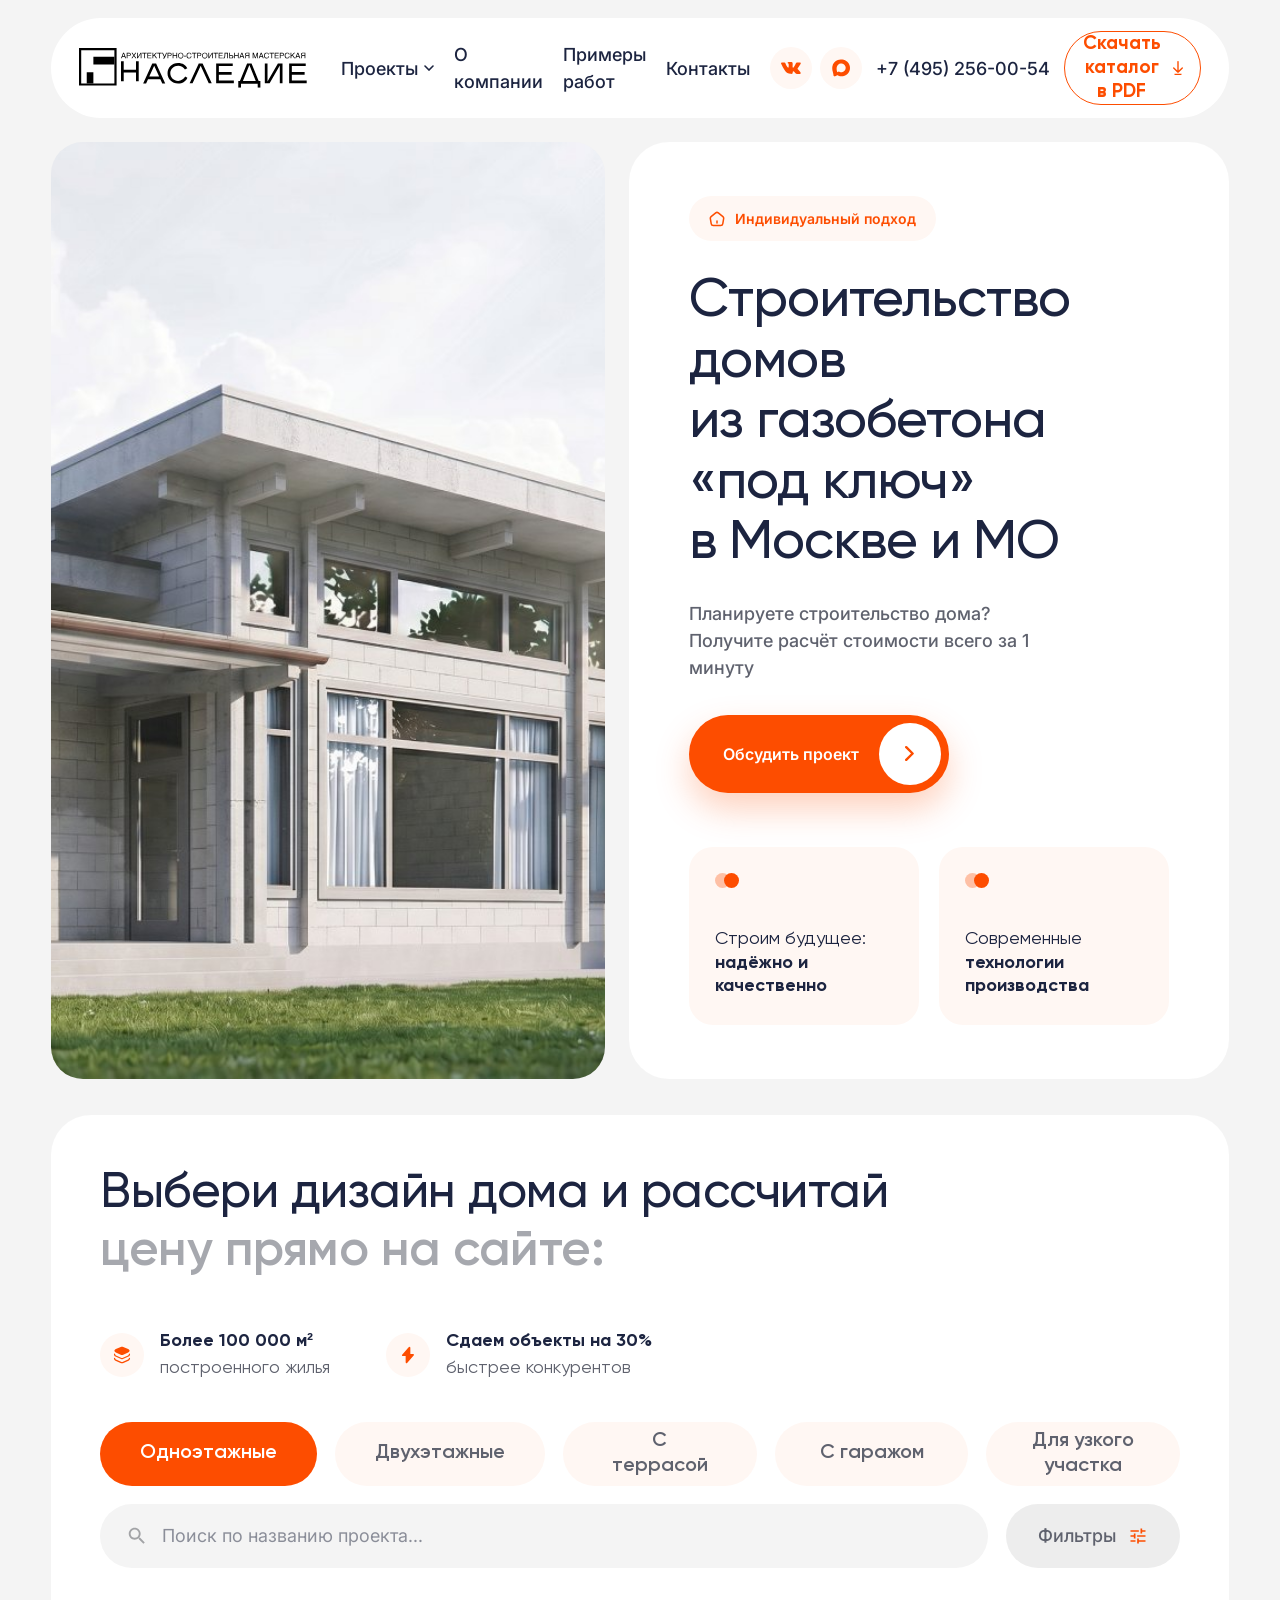
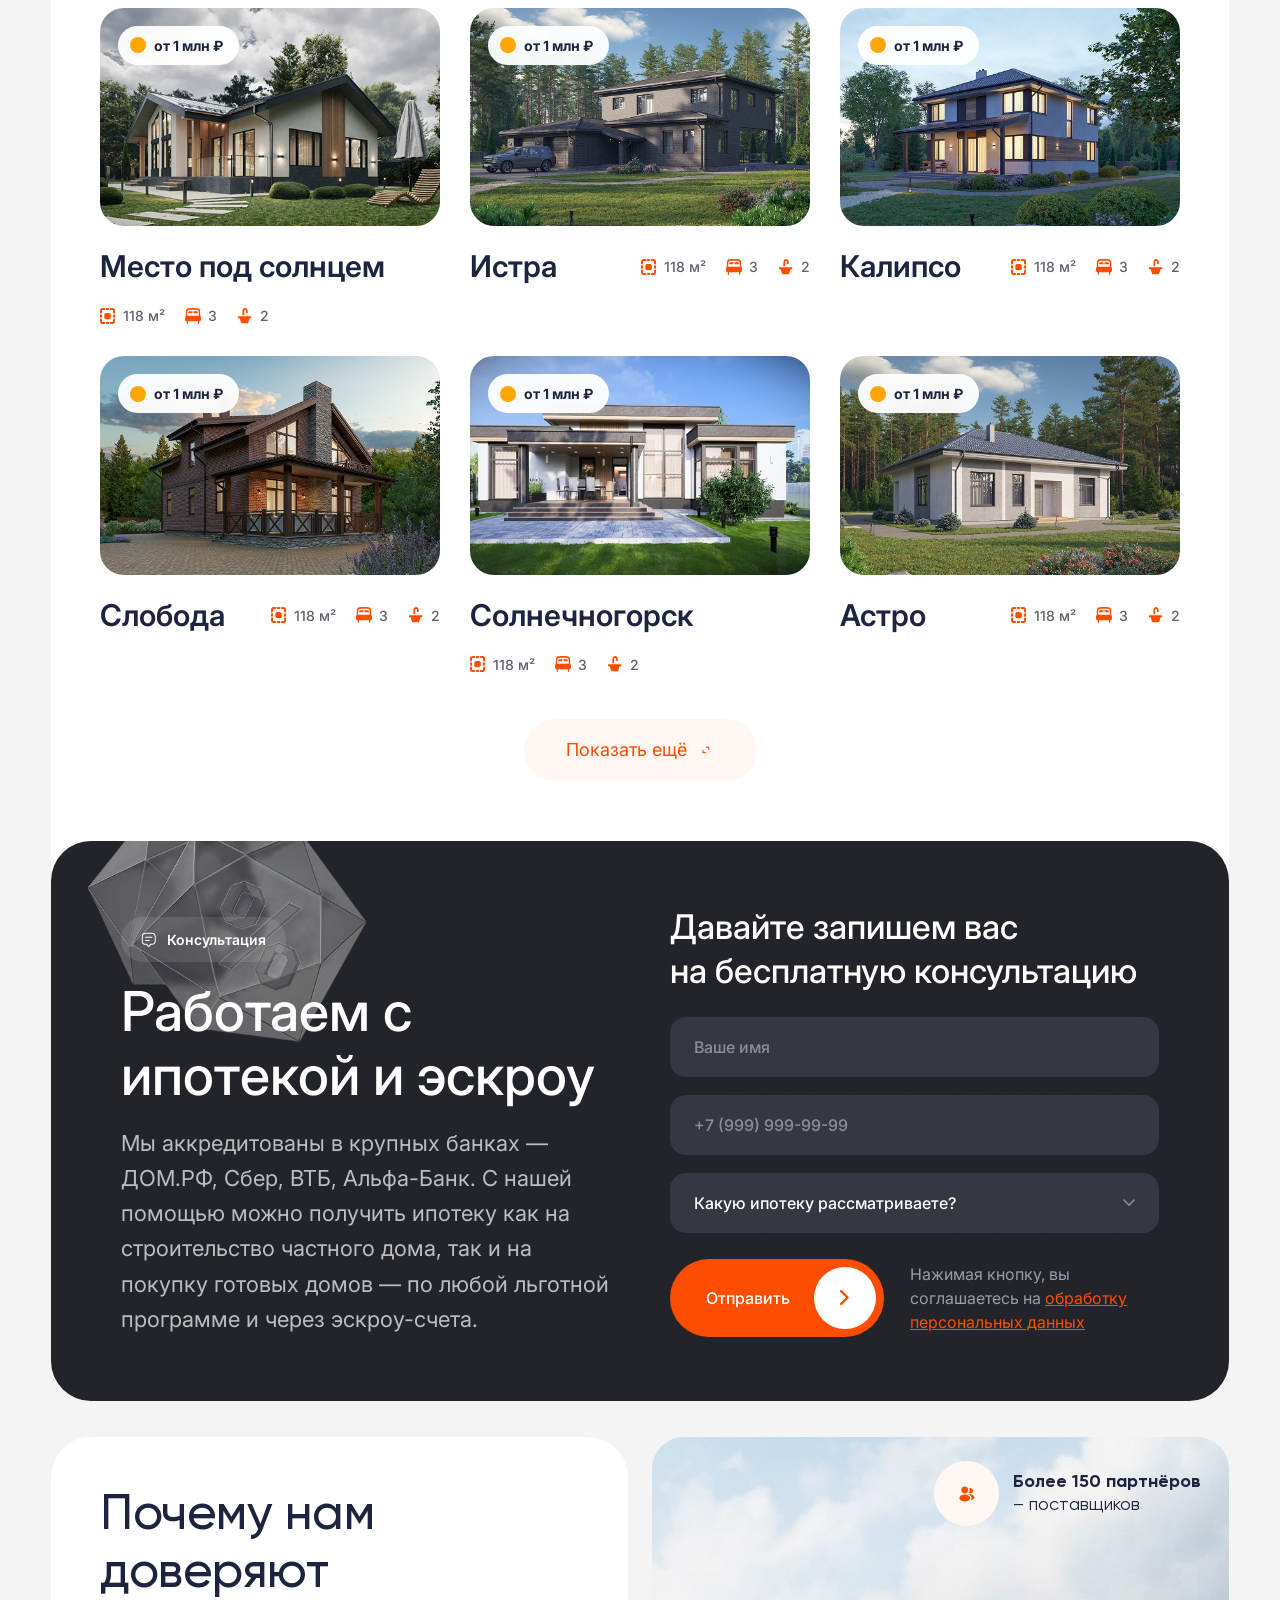
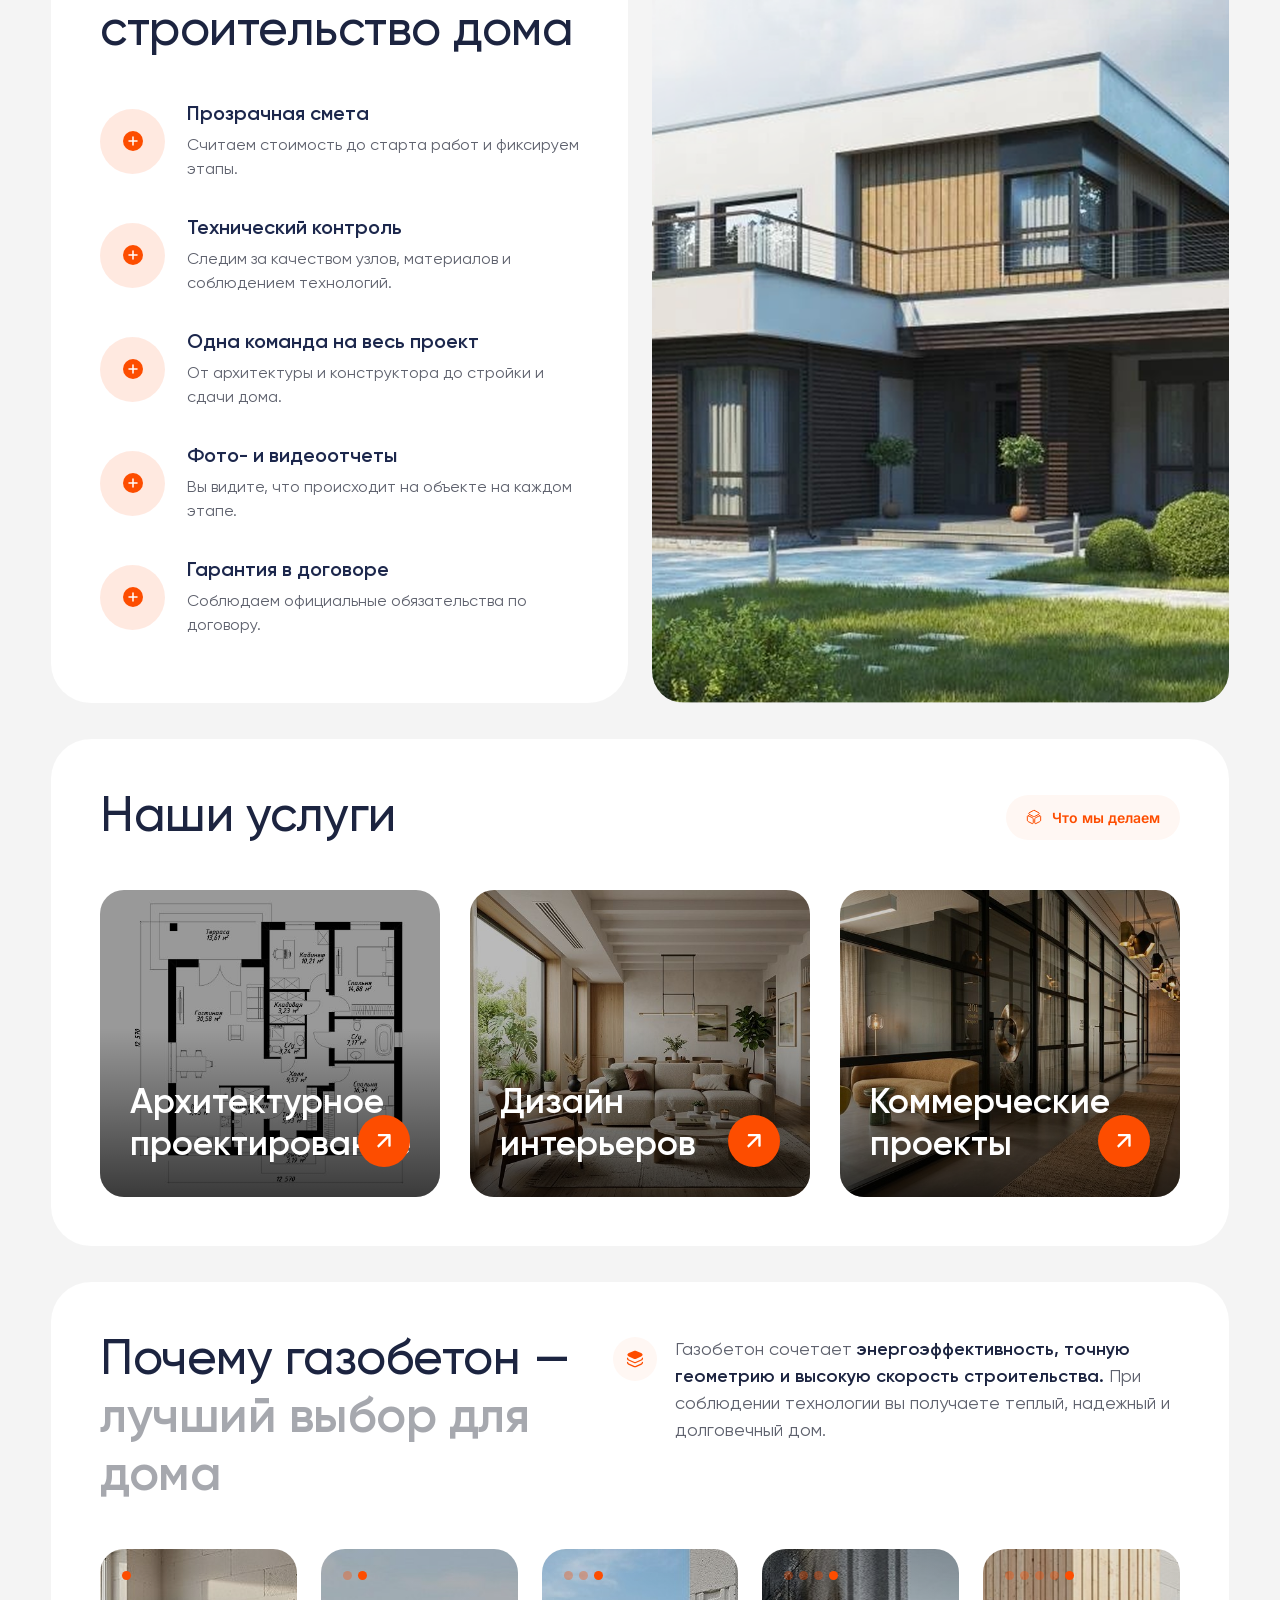
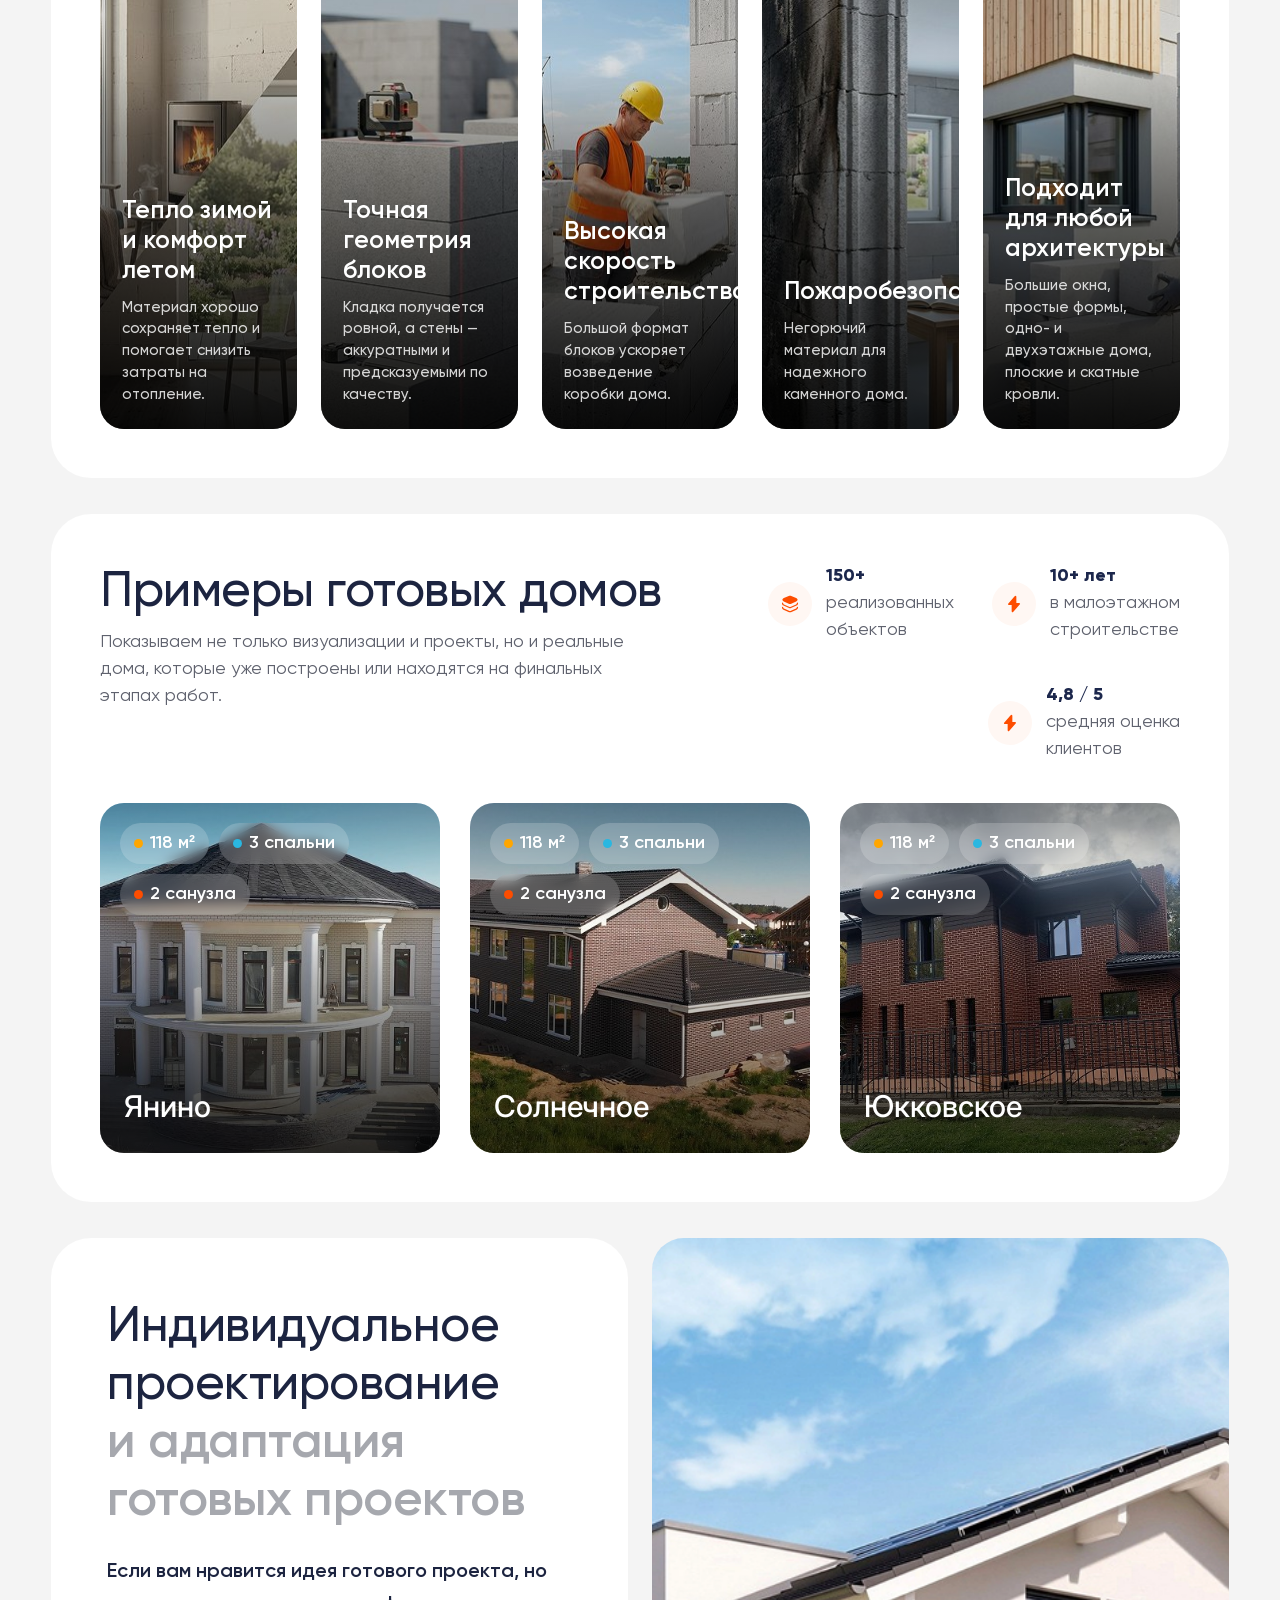
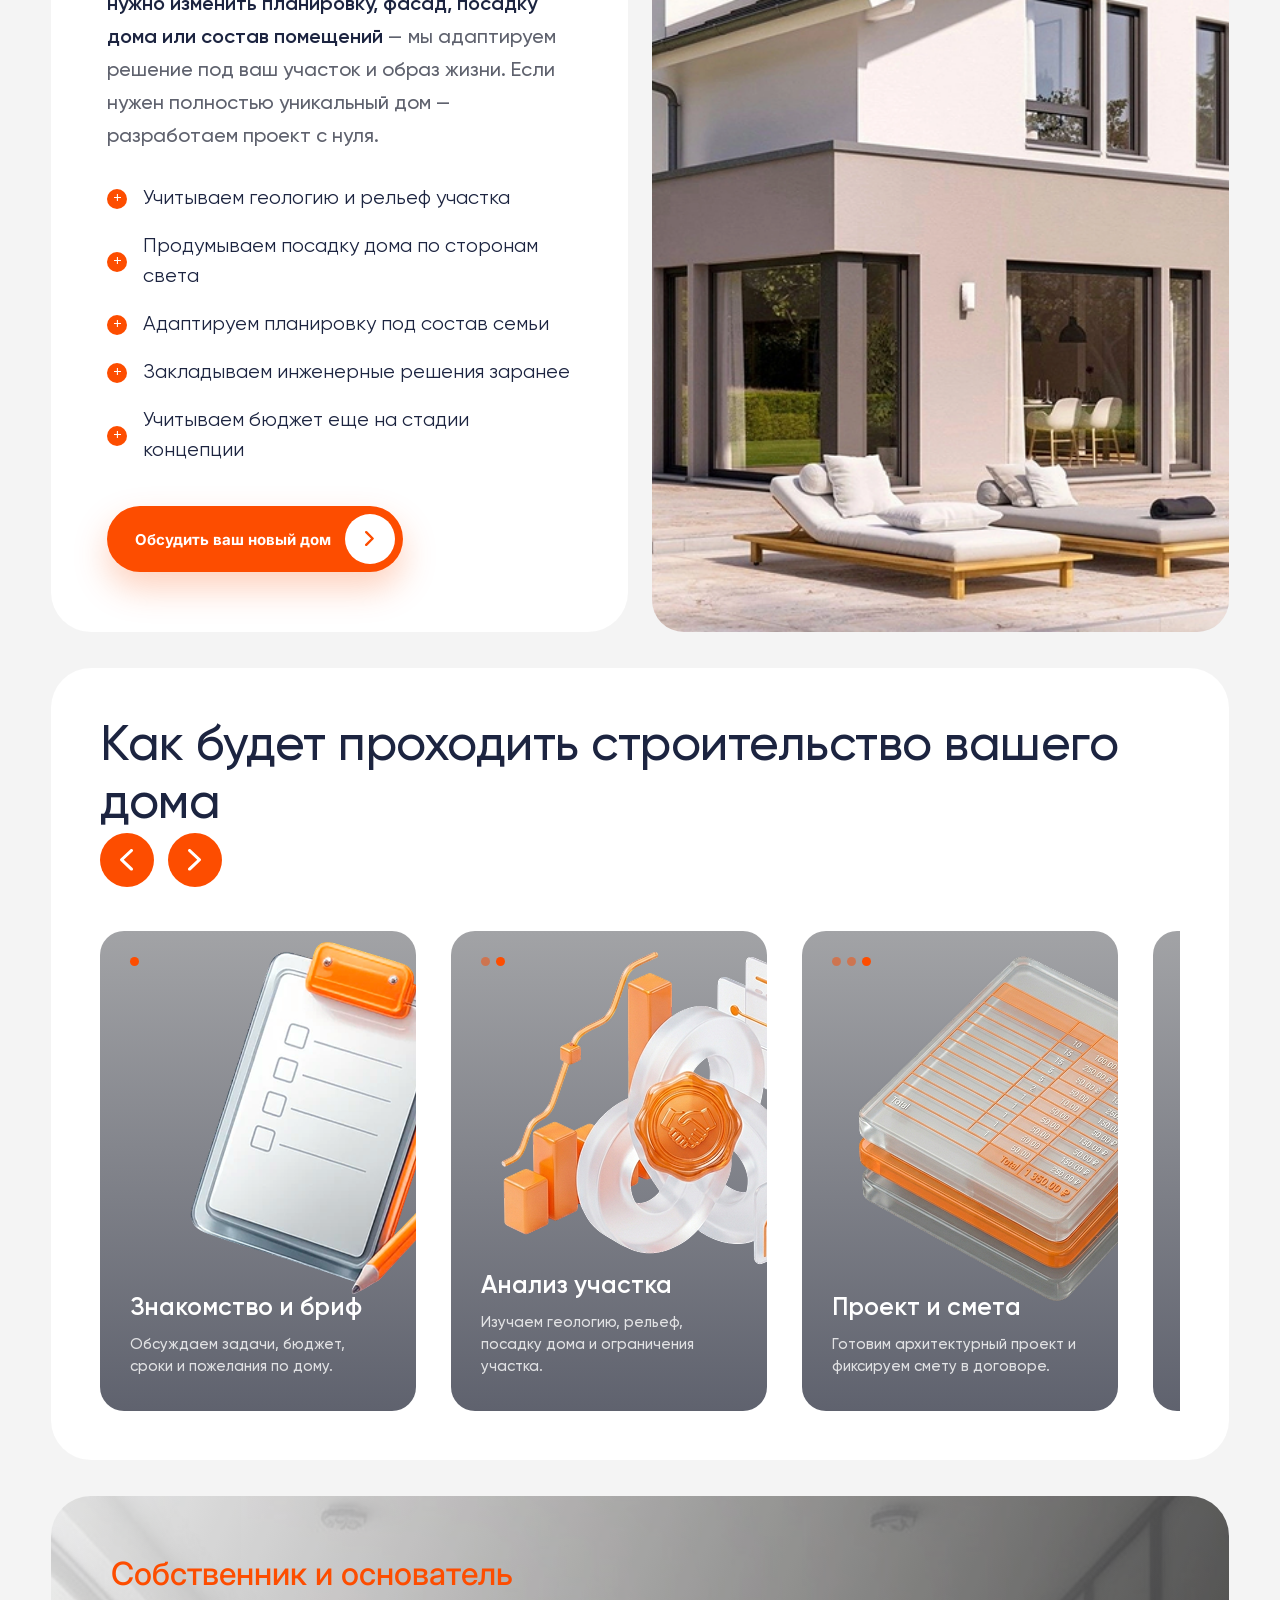
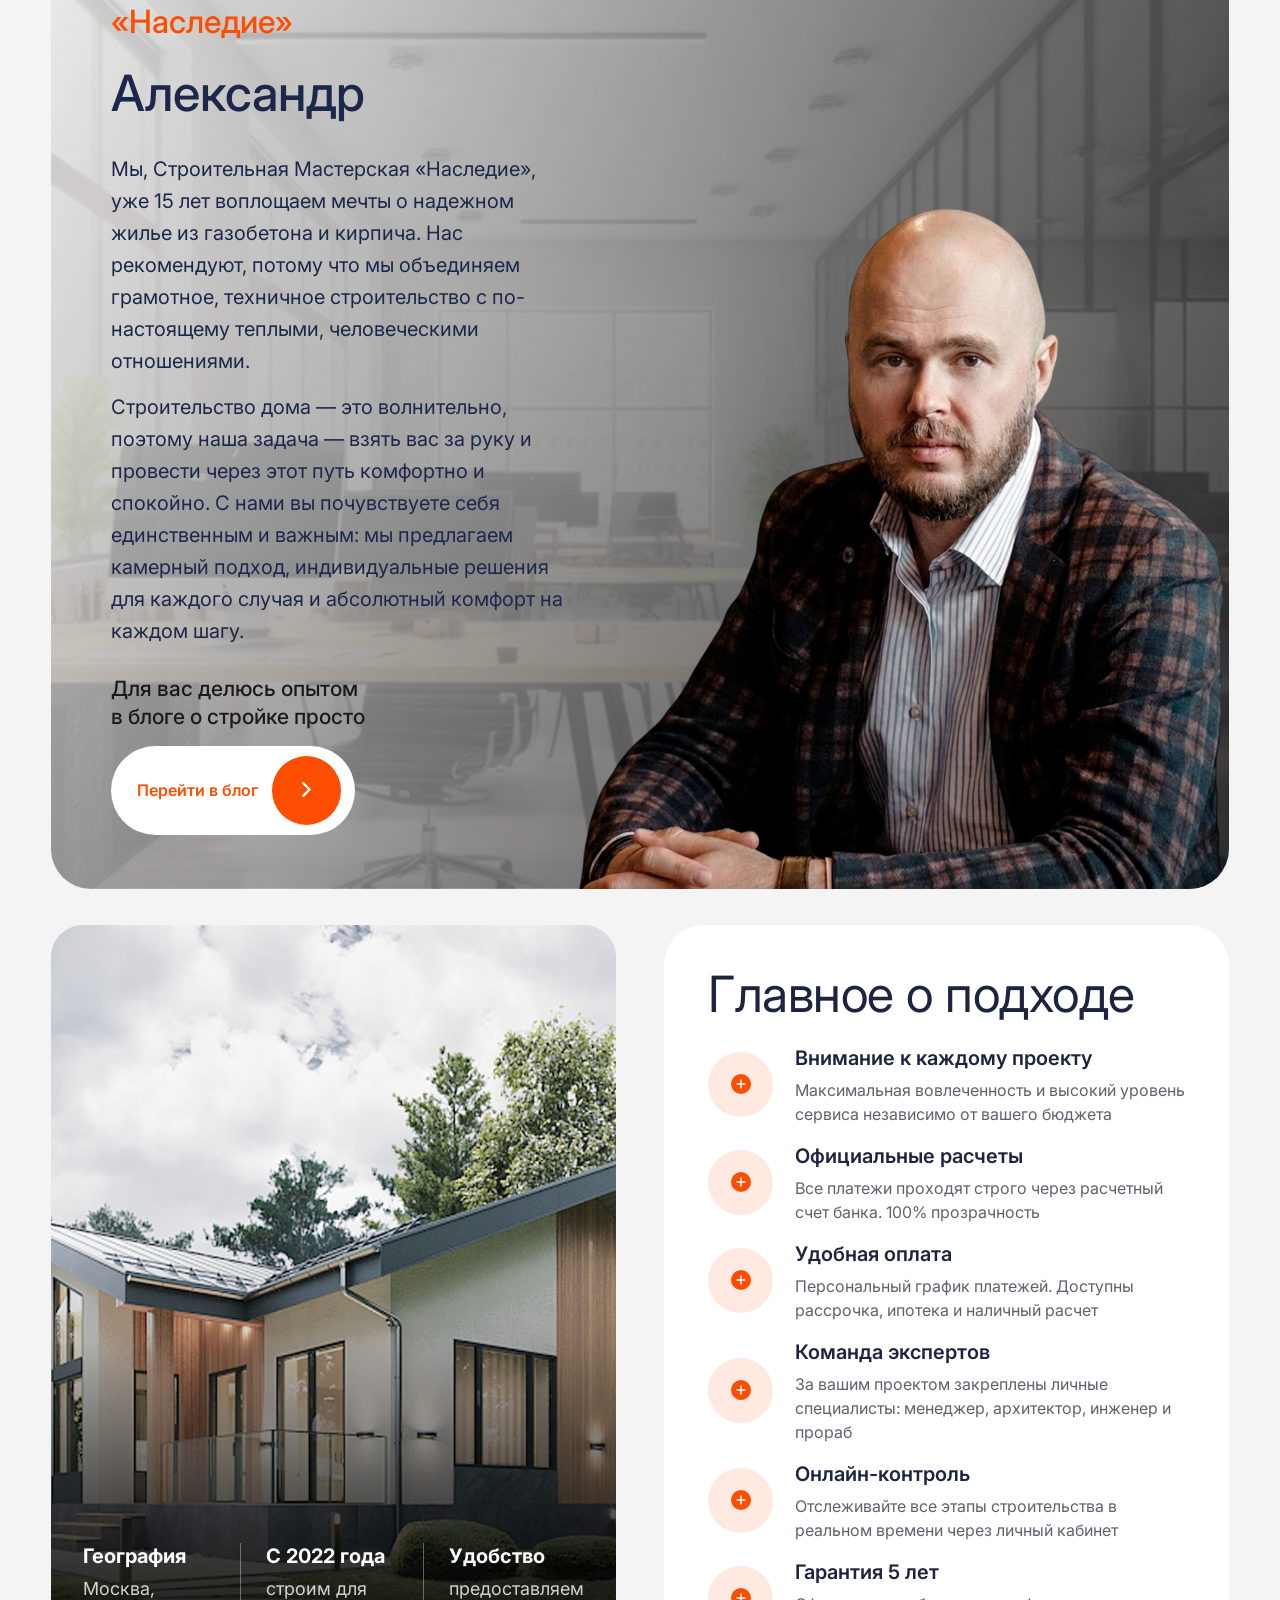
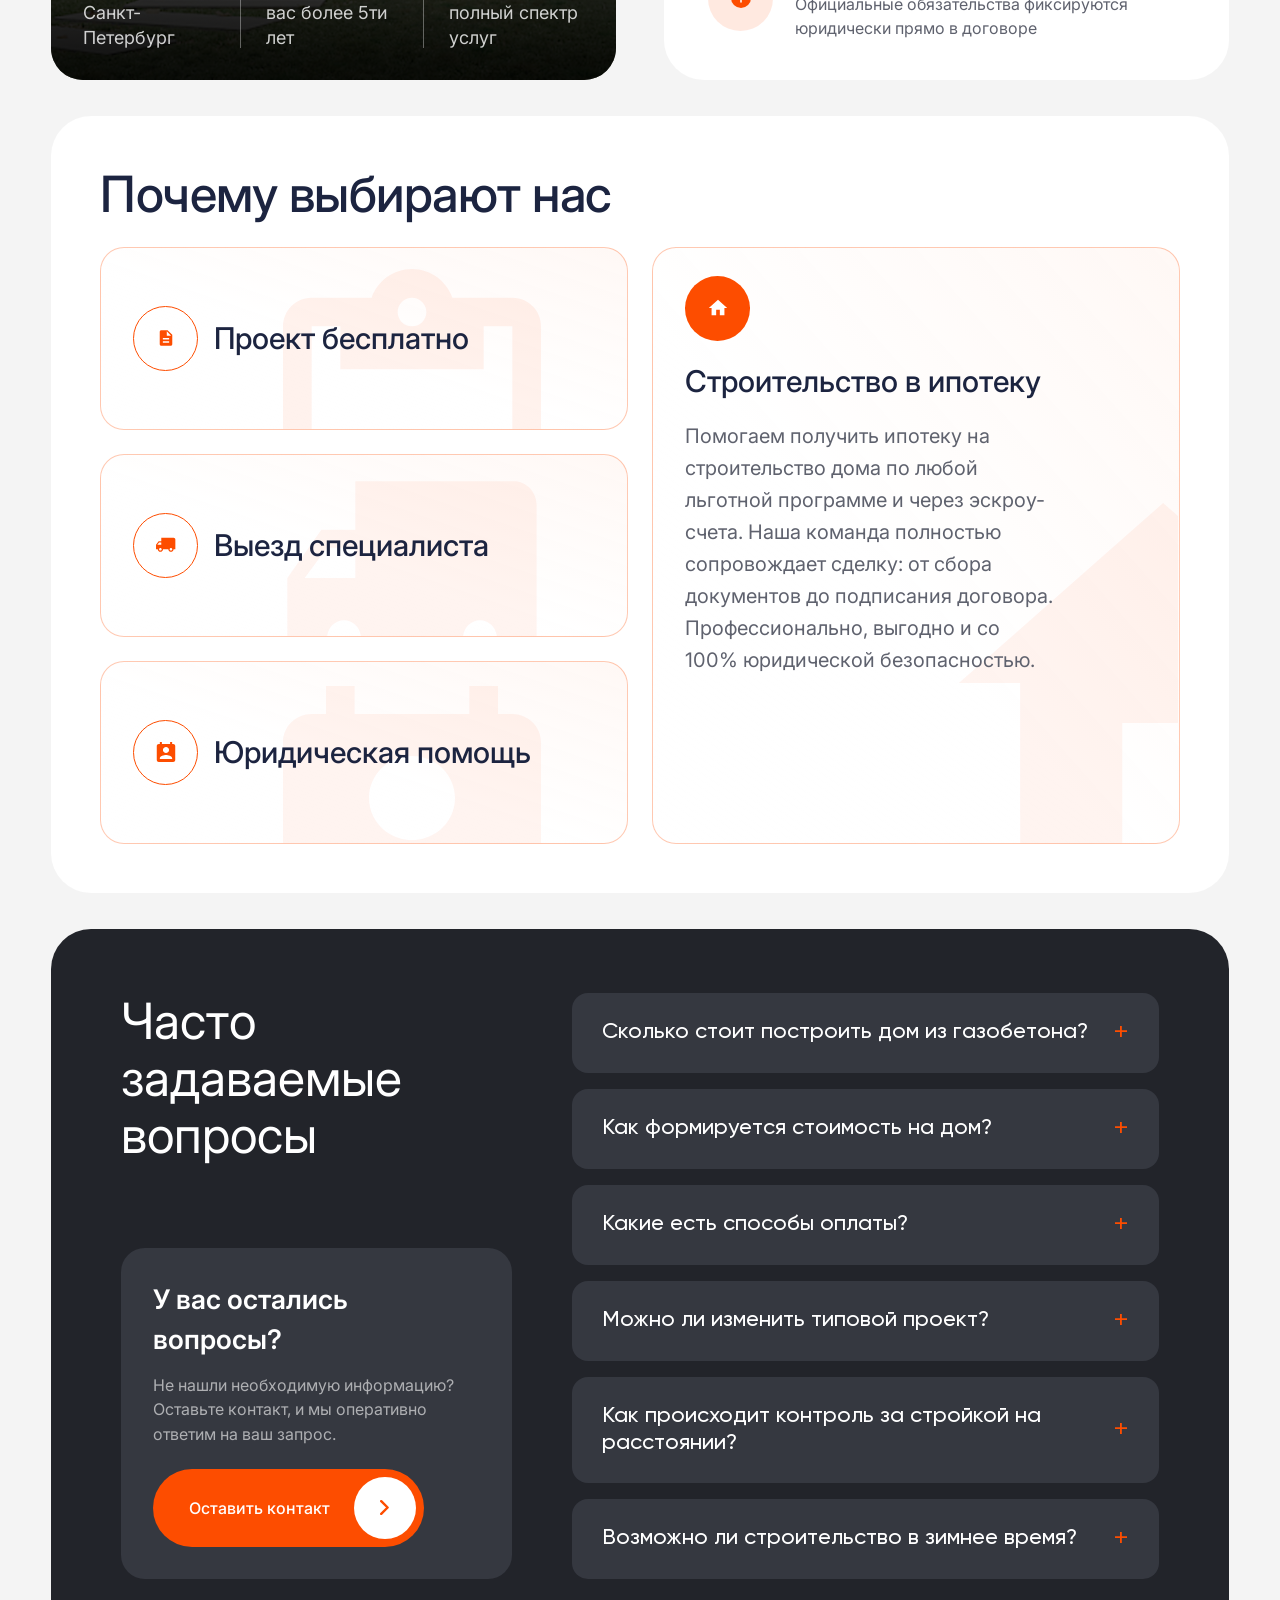
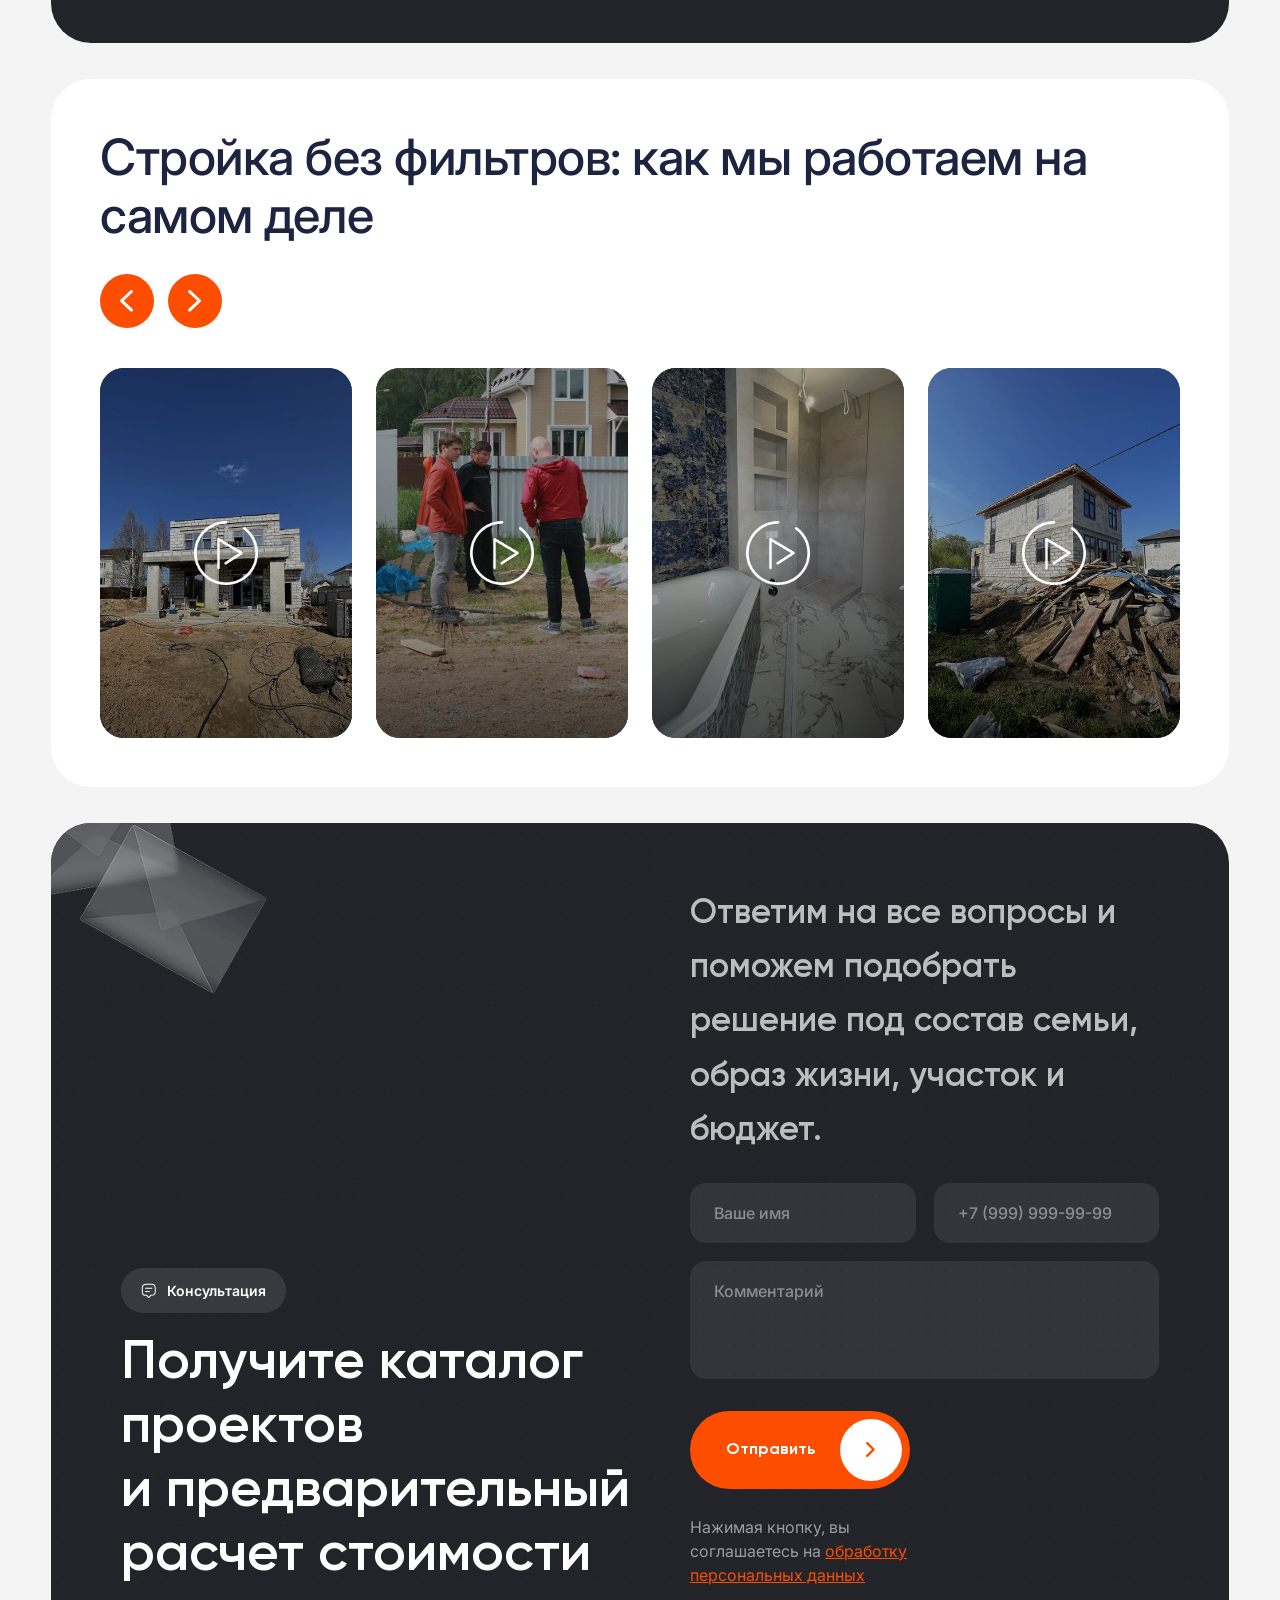
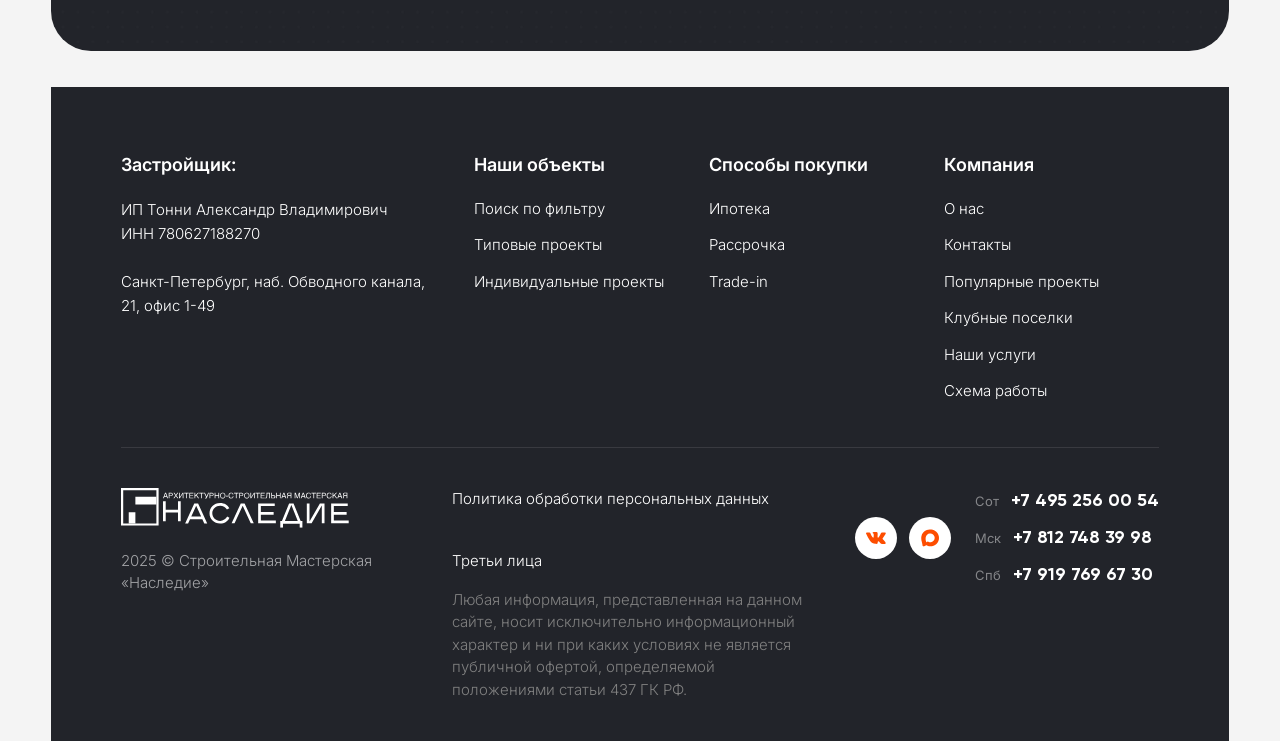
==== commit 59c3bfbb: "исправление недочетов" ====
--- a/index.html
+++ b/index.html
@@ -13,10 +13,10 @@
     <link rel="preconnect" href="https://fonts.googleapis.com" />
     <link rel="preconnect" href="https://fonts.gstatic.com" crossorigin />
     <link
-      href="https://fonts.googleapis.com/css2?family=Inter:wght@400;500;600;700&display=swap"
+      href="https://fonts.googleapis.com/css2?family=Inter:wght@300;400;500;600;700&display=swap"
       rel="stylesheet"
     />
-    <link rel="stylesheet" href="css/styles.css?v=47" />
+    <link rel="stylesheet" href="css/styles.css?v=56" />
   </head>
   <body>
     <!-- ===================== ШАПКА ===================== -->
@@ -442,8 +442,10 @@
           <img src="img/projects/solnechnogorsk.png" alt="Объект компании" />
           <span class="trust__pill"
             ><span class="pic"><img src="img/icons/users.svg" alt="" /></span
-            >Более 150 партнёров<br /><span class="trust__pill-light"
-              >– поставщиков</span
+            ><span class="trust__pill-text"
+              >Более 150 партнёров<br /><span class="trust__pill-light"
+                >– поставщиков</span
+              ></span
             ></span
           >
         </div>
@@ -853,7 +855,7 @@
           >
           <h2 class="founder__name">Александр</h2>
           <p class="founder__text">
-            <strong>Мы, Строительная Мастерская «Наследие»,</strong> уже 15 лет
+            Мы, Строительная Мастерская «Наследие», уже 15 лет
             воплощаем мечты о надежном жилье из газобетона и кирпича. Нас
             рекомендуют, потому что мы объединяем грамотное, техничное
             строительство с по-настоящему теплыми, человеческими отношениями.
@@ -882,23 +884,21 @@
       </section>
 
       <!-- ===================== ГЛАВНОЕ О ПОДХОДЕ ===================== -->
-      <section class="section card approach">
+      <section class="section approach">
         <div class="approach__media">
           <img src="img/sections/approach.png" alt="Дом, построенный «Наследие»" />
           <div class="approach__stats">
             <div class="approach__stat">
               <span class="approach__stat-title">География</span>
-              <span class="approach__stat-text">Москва<br />Санкт-Петербург</span>
+              <span class="approach__stat-text">Москва, Санкт-Петербург</span>
             </div>
             <div class="approach__stat">
               <span class="approach__stat-title">С 2022 года</span>
-              <span class="approach__stat-text">строим для вас<br />более 5ти лет</span>
+              <span class="approach__stat-text">строим для вас более 5ти лет</span>
             </div>
             <div class="approach__stat">
               <span class="approach__stat-title">Удобство</span>
-              <span class="approach__stat-text"
-                >предоставляем<br />полный спектр услуг</span
-              >
+              <span class="approach__stat-text">предоставляем полный спектр услуг</span>
             </div>
           </div>
         </div>
@@ -1362,6 +1362,6 @@
       </div>
     </div>
 
-    <script src="js/main.js?v=3"></script>
+    <script src="js/main.js?v=4"></script>
   </body>
 </html>
--- a/css/styles.css
+++ b/css/styles.css
@@ -386,6 +386,14 @@
    align-items: center;
    gap: 40px;
    padding: 0 44px;
+   position: sticky;
+   top: 12px;
+   z-index: 90;
+   transition: box-shadow .25s ease, top .25s ease;
+}
+
+.header.is-stuck {
+   box-shadow: 0 14px 34px rgba(28, 36, 64, .14);
 }
 
 .logo {
@@ -1055,6 +1063,10 @@
    color: var(--navy)
 }
 
+.trust__pill-text {
+   line-height: 1.25
+}
+
 .trust__pill .pic {
    width: 65px;
    height: 65px;
@@ -1596,6 +1608,7 @@
 
 .founder__content {
    padding: 54px 60px;
+   padding-right: 0;
    display: flex;
    flex-direction: column;
    justify-content: center;
@@ -1670,7 +1683,7 @@
    position: relative;
    border-radius: var(--radius-lg);
    overflow: hidden;
-   min-height: 520px
+   min-height: 730px
 }
 
 .approach__media img {
@@ -1741,17 +1754,20 @@
 .approach__body {
    display: flex;
    flex-direction: column;
-   justify-content: center
+   justify-content: center;
+   background: var(--white);
+   border-radius: var(--radius-xl);
+   padding: 40px 44px
 }
 
 .approach__title {
-   margin-bottom: 30px
+   margin-bottom: 20px
 }
 
 .approach__list {
    display: flex;
    flex-direction: column;
-   gap: 24px
+   gap: 15px
 }
 
 .approach-item {
@@ -1834,7 +1850,7 @@
    position: relative;
    overflow: hidden;
    border: 1.5px solid rgba(253, 77, 0, .3);
-   background: linear-gradient(to top right, #EDE8E0 45%, #FD4D00 230%);
+   background: linear-gradient(to top right, #FFFFFF 0%, rgba(255, 255, 255, 0.26) 44%, rgba(253, 77, 0, 0.13) 230%);
    border-radius: var(--radius-md);
    padding: 28px 32px;
    display: flex;
@@ -2137,7 +2153,7 @@
    ===================================================================== */
 .footer {
    background: var(--dark);
-   border-radius: var(--radius-xl) var(--radius-xl) 0 0;
+   border-radius: 0;
    color: #fff;
    padding: 64px 70px 40px;
    margin-top: 36px;
@@ -2146,11 +2162,7 @@
 }
 
 .footer::before {
-   content: "";
-   position: absolute;
-   inset: 0;
-   background: url("../img/ui/dots.png") top center/cover no-repeat;
-   opacity: .4
+   display: none
 }
 
 .footer>* {
@@ -2167,17 +2179,20 @@
 }
 
 .footer__col-title {
-   font-size: 14px;
-   font-weight: 700;
-   color: rgba(255, 255, 255, .45);
+   font-family: 'Inter', sans-serif;
+   font-size: 18px;
+   font-weight: 600;
+   color: #fff;
    margin-bottom: 20px;
-   text-transform: uppercase;
-   letter-spacing: .03em
+   text-transform: none;
+   letter-spacing: 0
 }
 
 .footer__addr {
-   color: rgba(255, 255, 255, .6);
-   font-size: 14px;
+   font-family: 'Inter', sans-serif;
+   font-weight: 300;
+   color: #fff;
+   font-size: 15px;
    line-height: 1.6
 }
 
@@ -2188,7 +2203,9 @@
 }
 
 .footer__links a {
-   color: rgba(255, 255, 255, .78);
+   font-family: 'Inter', sans-serif;
+   font-weight: 300;
+   color: #fff;
    font-size: 15px;
    transition: color .2s
 }
@@ -2230,8 +2247,10 @@
 }
 
 .footer__legal a {
-   color: rgba(255, 255, 255, .78);
-   font-size: 14px;
+   font-family: 'Inter', sans-serif;
+   font-weight: 300;
+   color: #fff;
+   font-size: 15px;
    transition: color .2s
 }
 
@@ -2240,15 +2259,19 @@
 }
 
 .footer__disclaimer {
-   color: rgba(255, 255, 255, .3);
-   font-size: 12px;
+   font-family: 'Inter', sans-serif;
+   font-weight: 300;
+   color: #808080;
+   font-size: 15px;
    line-height: 1.5;
    max-width: 560px
 }
 
 .footer__copy {
-   color: rgba(255, 255, 255, .5);
-   font-size: 13px
+   font-family: 'Inter', sans-serif;
+   font-weight: 300;
+   color: #A2A3A6;
+   font-size: 15px
 }
 
 .footer__bottom-right {
@@ -2265,15 +2288,15 @@
 }
 
 .footer__socials .social {
-   background: var(--orange)
+   background: var(--white)
 }
 
 .footer__socials .social img {
-   filter: brightness(0) invert(1)
+   filter: none
 }
 
 .footer__socials .social:hover {
-   background: var(--orange-dark)
+   background: rgba(255, 255, 255, .85)
 }
 
 .footer__contacts-bottom {
@@ -2281,14 +2304,16 @@
    flex-direction: column;
    gap: 10px;
    align-items: flex-start;
-   text-align: left
+   text-align: left;
+   flex-shrink: 0
 }
 
 .footer__contact {
    display: flex;
    gap: 12px;
    align-items: baseline;
-   justify-content: flex-start
+   justify-content: flex-start;
+   white-space: nowrap
 }
 
 .footer__contact span {
@@ -2300,7 +2325,8 @@
    font-size: 18px;
    font-weight: 700;
    color: #fff;
-   font-family: 'Gilroy', sans-serif
+   font-family: 'Gilroy', sans-serif;
+   white-space: nowrap
 }
 
 /* =====================================================================
@@ -2518,17 +2544,42 @@
       padding: 40px 24px 30px
    }
 
+   /* порядок на мобильном: логотип + копирайт сверху, затем колонки, затем низ */
+   .footer .container {
+      display: flex;
+      flex-direction: column;
+      gap: 28px
+   }
+
+   .footer__bottom {
+      display: contents
+   }
+
+   .footer__bottom-left {
+      order: 1;
+      gap: 14px
+   }
+
    .footer__top {
-      grid-template-columns: 1fr 1fr
-   }
-
-   .footer__bottom {
-      grid-template-columns: 1fr;
-      gap: 28px;
-      align-items: flex-start
+      order: 2;
+      grid-template-columns: 1fr 1fr;
+      gap: 26px 24px;
+      padding-bottom: 0;
+      border-bottom: none
+   }
+
+   /* Застройщик и Компания — на всю ширину, Наши объекты | Способы покупки — в ряд */
+   .footer__top .footer__col:first-child,
+   .footer__top .footer__col:last-child {
+      grid-column: 1 / -1
+   }
+
+   .footer__bottom-mid {
+      order: 3
    }
 
    .footer__bottom-right {
+      order: 4;
       justify-content: flex-start
    }
 
@@ -3001,7 +3052,7 @@
       position: relative;
       z-index: 2;
       padding: 34px 22px;
-      padding-bottom: 143px;
+      padding-bottom: 183px;
    }
 
    .founder__role {
@@ -3060,37 +3111,79 @@
    }
 
    /* ===== ГЛАВНОЕ О ПОДХОДЕ ===== */
+   /* порядок: сначала плюсы, затем картинка, затем подписи */
    .approach {
       grid-template-columns: 1fr;
       gap: 22px
    }
 
-   .approach__media,
    .approach__body {
-      min-width: 0
+      order: 1;
+      min-width: 0;
+      padding: 28px 20px
    }
 
    .approach__media {
-      min-height: 300px
+      order: 2;
+      min-width: 0;
+      min-height: 0;
+      display: flex;
+      flex-direction: column;
+      gap: 18px;
+      overflow: visible;
+      border-radius: 0
+   }
+
+   /* картинка в обычном потоке + подписи под ней */
+   .approach__media img {
+      position: static;
+      width: 100%;
+      height: 300px;
+      border-radius: var(--radius-lg)
+   }
+
+   .approach__media::after {
+      display: none
    }
 
    .approach__stats {
-      left: 18px;
-      right: 18px;
-      bottom: 18px;
-      gap: 14px
+      position: static;
+      flex-direction: column;
+      left: auto;
+      right: auto;
+      bottom: auto;
+      gap: 12px
    }
 
    .approach__stat {
-      padding-left: 14px
+      flex-direction: row;
+      flex-wrap: wrap;
+      align-items: baseline;
+      gap: 4px 7px;
+      padding-left: 0
+   }
+
+   .approach__stat::before {
+      display: none
+   }
+
+   .approach__stat:nth-child(1) .approach__stat-title::after,
+   .approach__stat:nth-child(3) .approach__stat-title::after {
+      content: ":"
    }
 
    .approach__stat-title {
-      font-size: 14px
+      font-family: 'Inter', sans-serif;
+      font-weight: 700;
+      font-size: 15px;
+      color: var(--navy)
    }
 
    .approach__stat-text {
-      font-size: 11px
+      font-family: 'Inter', sans-serif;
+      font-weight: 400;
+      font-size: 14px;
+      color: var(--gray)
    }
 
    .approach__title {
@@ -3267,10 +3360,6 @@
 
    .consult__form-title {
       font-size: 20px
-   }
-
-   .footer__top {
-      grid-template-columns: 1fr
    }
 }
 
